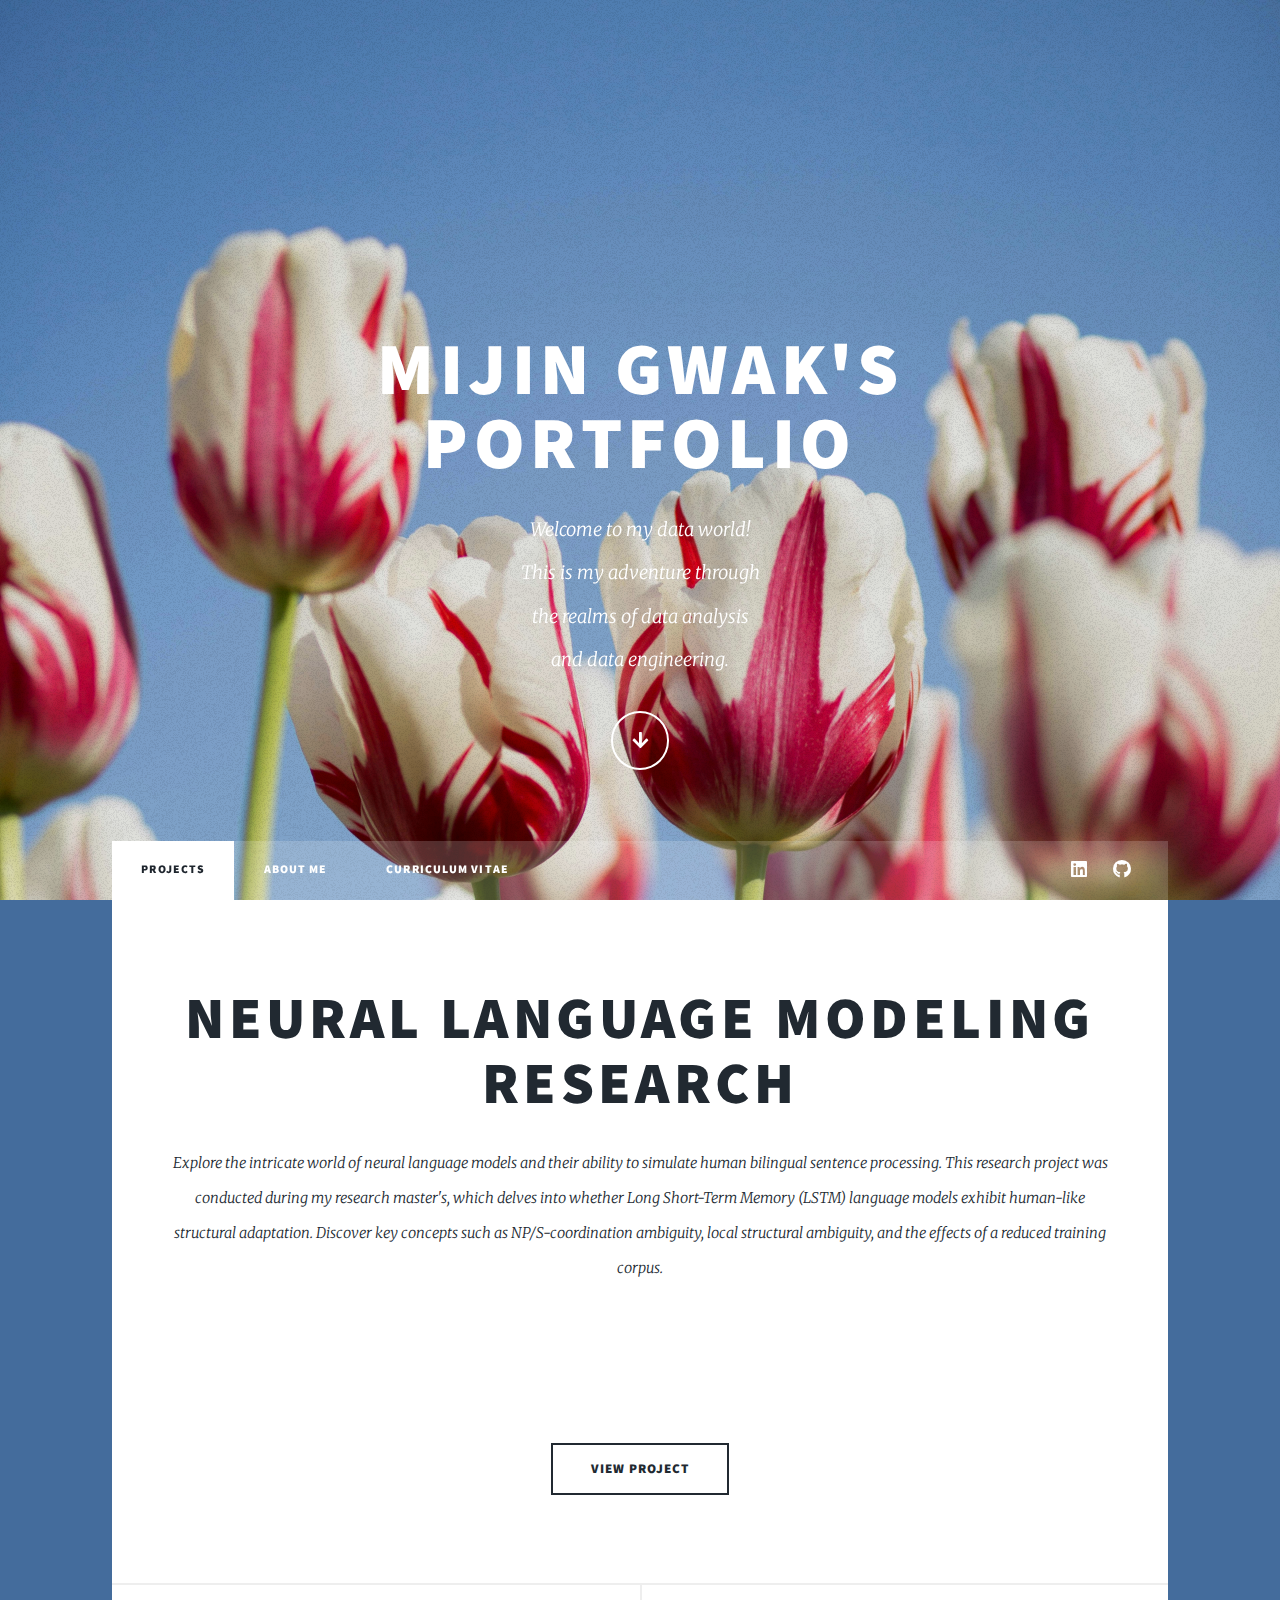
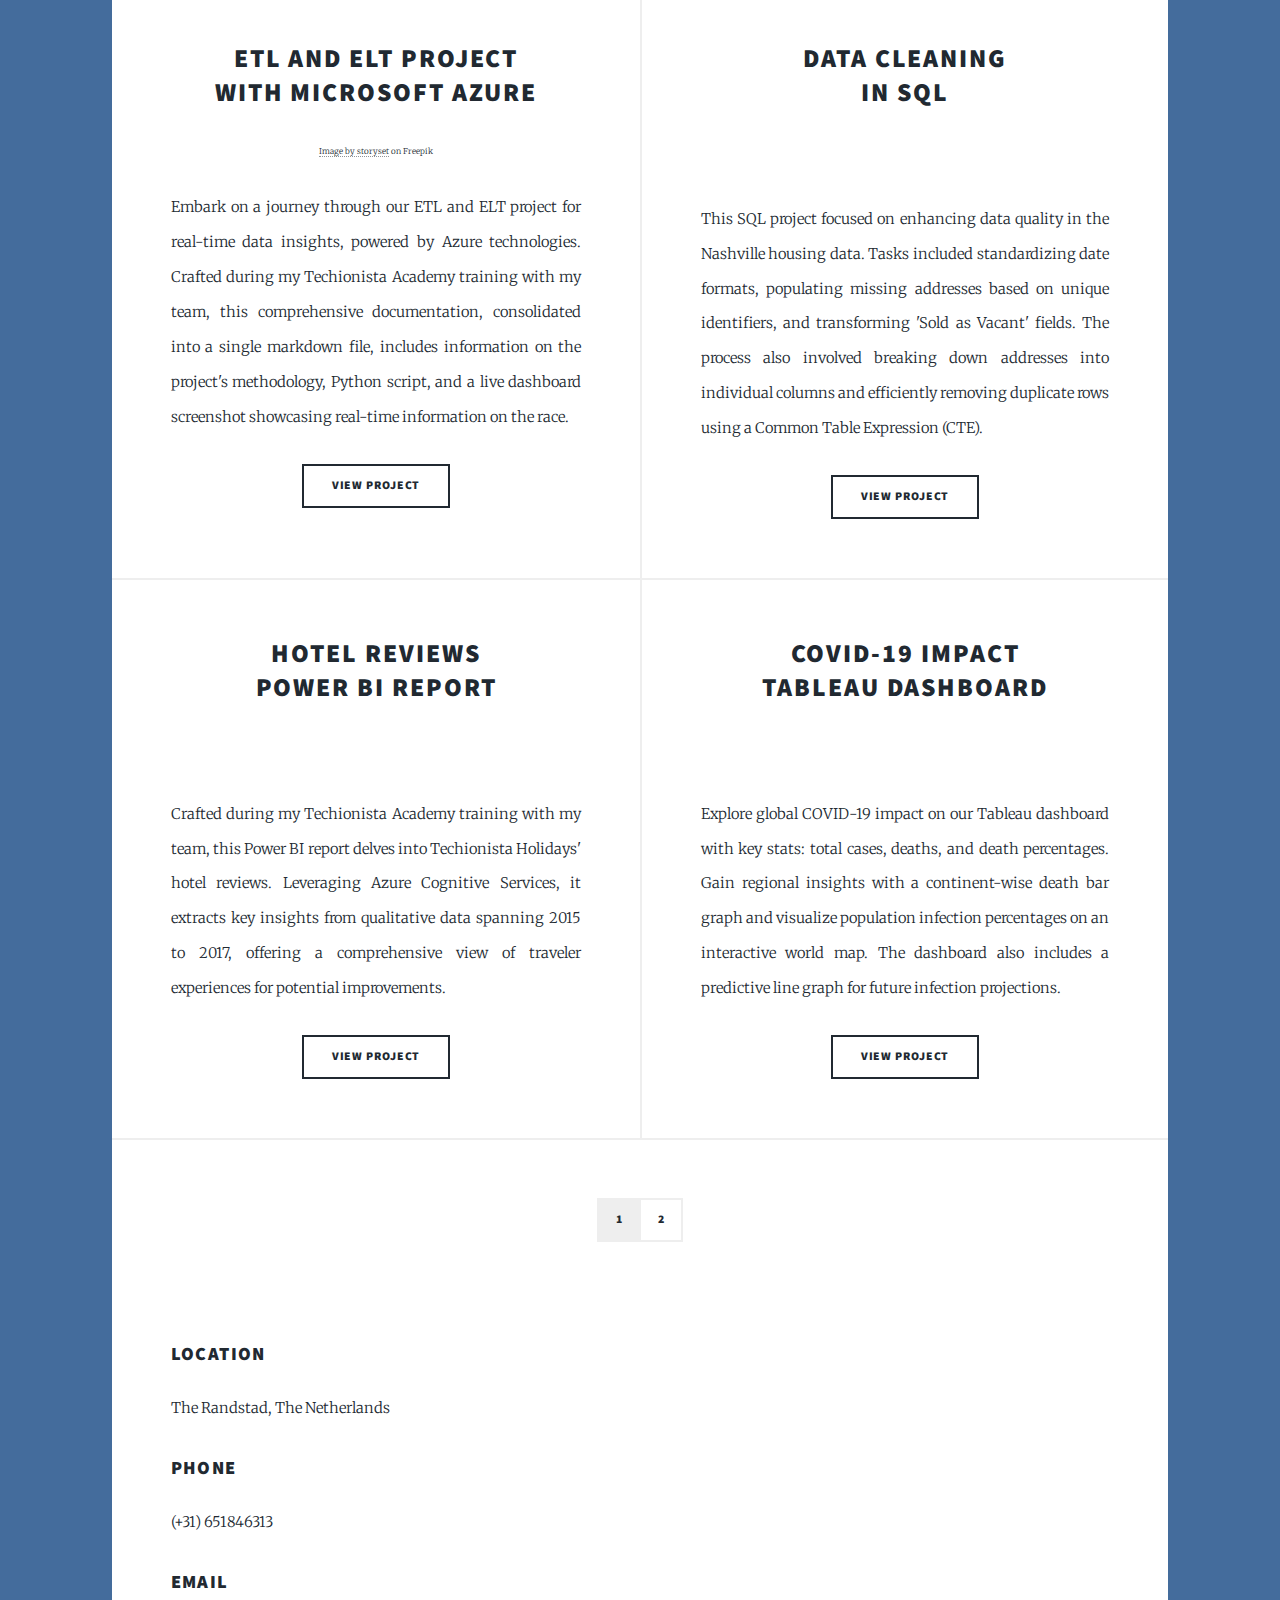
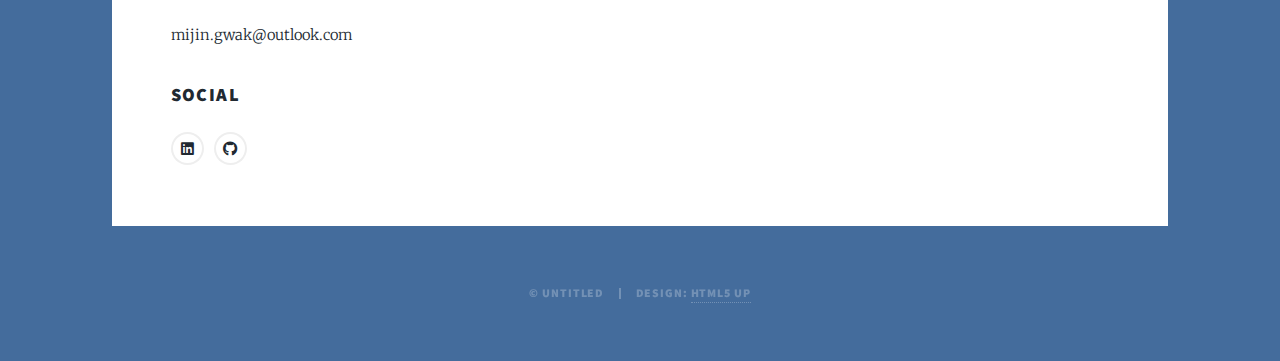
==== index.html @ ef3be7bc "Update index.html" ====
<!DOCTYPE HTML>
<!--
	Massively by HTML5 UP
	html5up.net | @ajlkn
	Free for personal and commercial use under the CCA 3.0 license (html5up.net/license)
-->
<html>
	<head>
		<title>Mijin Gwak's Portfolio</title>
		<meta charset="utf-8" />
		<meta name="viewport" content="width=device-width, initial-scale=1, user-scalable=no" />
		<link rel="stylesheet" href="assets/css/main.css" />
		<noscript><link rel="stylesheet" href="assets/css/noscript.css" /></noscript>
	</head>
	<body class="is-preload">

		<!-- Wrapper -->
			<div id="wrapper" class="fade-in">

				<!-- Intro -->
					<div id="intro">
						<h1>Mijin Gwak's<br /> Portfolio</h1>
						<p>Welcome to my data world!<br />
						This is my adventure through <br />the realms of data analysis <br />and data engineering.</p>
						<ul class="actions">
							<li><a href="#header" class="button icon solid solo fa-arrow-down scrolly">Continue</a></li>
						</ul>
					</div>

				<!-- Header -->
				<header id="header">
					<a href="index.html"></a>
				</header>

				<!-- Nav -->
					<nav id="nav">
						<ul class="links">
							<li class="active"><a href="index.html">Projects</a></li>
							<li><a href="generic.html">About Me</a></li>
							<li><a href="elements.html">Curriculum Vitae</a></li>
						</ul>
						<ul class="icons">
							<li><a href="https://www.linkedin.com/in/mijin-gwak/" target="_blank" class="icon brands alt fa-linkedin"><span class="label">linkedin</span></a></li>
							<li><a href="https://github.com/mijin-gwak" target="_blank" class="icon brands fa-github"><span class="label">GitHub</span></a></li>
						</ul>
					</nav>

				<!-- Main -->
					<div id="main">

						<!-- Featured Post -->
						<article id="neural-language-research" class="post featured">
							<header class="major">
								<h2>Neural Language Modeling Research</h2>
								<p>
									Explore the intricate world of neural language models and their ability to simulate human bilingual sentence processing. This research project was conducted during my research master's, which delves into whether Long Short-Term Memory (LSTM) language models exhibit human-like structural adaptation. Discover key concepts such as NP/S-coordination ambiguity, local structural ambiguity, and the effects of a reduced training corpus.</p>
							</header>
							<img src="images/neural.jpg" alt="" style="max-width: 100%; height: auto;" />
							<p><br/></p>
							<ul class="actions special">
								<li><a href="https://github.com/mijin-gwak/PortfolioProjects/blob/main/Calculating-and-Plotting-Garden-Path-Effect.pdf" target="_blank" class="button large">View Project</a></li>
							</ul>
						</article>

						<!-- Posts -->
							<section class="posts">

								<article style="display: flex; flex-direction: column; align-items: center;">
									<header>
										<h2>ETL and ELT Project<br/>with Microsoft Azure</h2>
									</header>
									<img src="images/etl.jpg" alt="" style="width: 80%; height: auto;" />
									<p style="font-size: 8px;  margin-top: 10px;"><a href="https://www.freepik.com/free-vector/data-processing-concept-illustration_12219361.htm#query=data%20pipeline&position=6&from_view=search&track=ais&uuid=5fc432f8-3fd3-4298-af2d-da958fc0a9d4">Image by storyset</a> on Freepik</p>

									<p>Embark on a journey through our ETL and ELT project for real-time data insights, powered by Azure technologies. Crafted during my Techionista Academy training with my team, this comprehensive documentation, consolidated into a single markdown file, includes information on the project's methodology, Python script, and a live dashboard screenshot showcasing real-time information on the race. </p>
									<ul class="actions special">
										<li><a href="https://github.com/mijin-gwak/PortfolioProjects/blob/main/ETL%20and%20ELT%20Project%20with%20Microsoft%20Azure.md" target="_blank" class="button">View Project</a></li>
									</ul>
								</article>

								<article>
									<header>
										<h2>Data Cleaning <br/>in SQL</h2>
									</header>
									<img src="images/cleaning.jpg" alt="" style="width: 80%; height: auto;" />
									<p><br/>This SQL project focused on enhancing data quality in the Nashville housing data. Tasks included standardizing date formats, populating missing addresses based on unique identifiers, and transforming 'Sold as Vacant' fields. The process also involved breaking down addresses into individual columns and efficiently removing duplicate rows using a Common Table Expression (CTE).</p>
									<ul class="actions special">
										<li><a href="https://github.com/mijin-gwak/PortfolioProjects/blob/main/Data%20Cleaning%20with%20SQL.sql" target="_blank" class="button">View Project</a></li>
									</ul>
								</article>

								<article>
									<header>
										<h2>Hotel Reviews <br/>Power BI Report</h2>
									</header>
									<img src="images/review.jpg" alt="" style="width: 80%; height: auto;" />
									<p><br/>Crafted during my Techionista Academy training with my team, this Power BI report delves into Techionista Holidays' hotel reviews. Leveraging Azure Cognitive Services, it extracts key insights from qualitative data spanning 2015 to 2017, offering a comprehensive view of traveler experiences for potential improvements.</p>
									<ul class="actions special">
										<li><a href="https://github.com/mijin-gwak/PortfolioProjects/blob/main/PowerBI%20Report%20-%20Techionista%20Holiday.pdf" target="_blank" class="button">View Project</a></li>
									</ul>
								</article>								

								<article>
									<header>
										<h2>COVID-19 Impact <br/>Tableau Dashboard</h2>
									</header>
									<img src="images/covidtableau.jpg" alt="" style="width: 80%; height: auto;" />
									<p><br/>Explore global COVID-19 impact on our Tableau dashboard with key stats: total cases, deaths, and death percentages. Gain regional insights with a continent-wise death bar graph and visualize population infection percentages on an interactive world map. The dashboard also includes a predictive line graph for future infection projections.</p>
									<ul class="actions special">
										<li><a href="https://public.tableau.com/app/profile/mijin.gwak/viz/CovidDashboard_17003072434440/Dashboard1" target="_blank" class="button">View Project</a></li>
									</ul>
								</article>

							</section>

						<!-- Footer -->
						<footer>
							<div class="pagination">
								<a href="#" class="page active">1</a>
								<a href="page-2.html" class="page">2</a>
							</div>

							<section class="split contact">
								<section class="alt">
									<br/><br/><h3 style="text-align: left;">Location</h3>
									<p>The Randstad, The Netherlands</p>
								</section>
								<section>
									<h3 style="text-align: left;">Phone</h3>
									<p>(+31) 651846313</p>
								</section>
								<section>
									<h3 style="text-align: left;">Email</h3>
									<p>mijin.gwak@outlook.com</p>
								</section>
								<section>
									<h3 style="text-align: left;">Social</h3>
									<ul style="text-align: left;" class="icons alt">
										<li><a href="https://www.linkedin.com/in/mijin-gwak/" target="_blank" class="icon brands alt fa-linkedin"><span class="label">linkedin</span></a></li>
										<li><a href="https://github.com/mijin-gwak" target="_blank" class="icon brands alt fa-github"><span class="label">GitHub</span></a></li>
									</ul>
						</footer>							
					</div>

				<!-- Copyright -->
					<div id="copyright">
						<ul><li>&copy; Untitled</li><li>Design: <a href="https://html5up.net">HTML5 UP</a></li></ul>
					</div>

			</div>

		<!-- Scripts -->
			<script src="assets/js/jquery.min.js"></script>
			<script src="assets/js/jquery.scrollex.min.js"></script>
			<script src="assets/js/jquery.scrolly.min.js"></script>
			<script src="assets/js/browser.min.js"></script>
			<script src="assets/js/breakpoints.min.js"></script>
			<script src="assets/js/util.js"></script>
			<script src="assets/js/main.js"></script>

	</body>
</html>
---- assets/css/main.css ----
@import url(fontawesome-all.min.css);
@import url("https://fonts.googleapis.com/css?family=Merriweather:300,700,300italic,700italic|Source+Sans+Pro:900");

/*
	Massively by HTML5 UP
	html5up.net | @ajlkn
	Free for personal and commercial use under the CCA 3.0 license (html5up.net/license)
*/

html, body, div, span, applet, object,
iframe, h1, h2, h3, h4, h5, h6, p, blockquote,
pre, a, abbr, acronym, address, big, cite,
code, del, dfn, em, img, ins, kbd, q, s, samp,
small, strike, strong, sub, sup, tt, var, b,
u, i, center, dl, dt, dd, ol, ul, li, fieldset,
form, label, legend, table, caption, tbody,
tfoot, thead, tr, th, td, article, aside,
canvas, details, embed, figure, figcaption,
footer, header, hgroup, menu, nav, output, ruby,
section, summary, time, mark, audio, video {
	margin: 0;
	padding: 0;
	border: 0;
	font-size: 100%;
	font: inherit;
	vertical-align: baseline;}

article, aside, details, figcaption, figure,
footer, header, hgroup, menu, nav, section {
	display: block;}

body {
	line-height: 1;
}

ol, ul {
	list-style: none;
}

blockquote, q {
	quotes: none;
}

	blockquote:before, blockquote:after, q:before, q:after {
		content: '';
		content: none;
	}

table {
	border-collapse: collapse;
	border-spacing: 0;
}

body {
	-webkit-text-size-adjust: none;
}

mark {
	background-color: transparent;
	color: inherit;
}

input::-moz-focus-inner {
	border: 0;
	padding: 0;
}

input, select, textarea {
	-moz-appearance: none;
	-webkit-appearance: none;
	-ms-appearance: none;
	appearance: none;
}

/* Basic */

	@-ms-viewport {
		width: device-width;
	}

	body {
		-ms-overflow-style: scrollbar;
	}

	@media screen and (max-width: 480px) {

		html, body {
			min-width: 320px;
		}

	}

	html {
		box-sizing: border-box;
	}

	*, *:before, *:after {
		box-sizing: inherit;
	}

	body {
		background-color: #446c9c;
	}

		body.is-preload *, body.is-preload *:before, body.is-preload *:after {
			-moz-animation: none !important;
			-webkit-animation: none !important;
			-ms-animation: none !important;
			animation: none !important;
			-moz-transition: none !important;
			-webkit-transition: none !important;
			-ms-transition: none !important;
			transition: none !important;
		}

/* Type */

	html {
		font-size: 16pt;
	}

		@media screen and (max-width: 1680px) {

			html {
				font-size: 12pt;
			}

		}

		@media screen and (max-width: 1280px) {

			html {
				font-size: 11pt;
			}

		}

		@media screen and (max-width: 360px) {

			html {
				font-size: 10pt;
			}

		}

	body {
		color: #212931;
	}

	body, input, select, textarea {
		font-family: "Merriweather", Georgia, serif;
		font-weight: 300;
		font-size: 1rem;
		line-height: 2.375;
	}

	a {
		-moz-transition: color 0.2s ease-in-out, background-color 0.2s ease-in-out, border-color 0.2s ease-in-out, box-shadow 0.2s ease-in-out;
		-webkit-transition: color 0.2s ease-in-out, background-color 0.2s ease-in-out, border-color 0.2s ease-in-out, box-shadow 0.2s ease-in-out;
		-ms-transition: color 0.2s ease-in-out, background-color 0.2s ease-in-out, border-color 0.2s ease-in-out, box-shadow 0.2s ease-in-out;
		transition: color 0.2s ease-in-out, background-color 0.2s ease-in-out, border-color 0.2s ease-in-out, box-shadow 0.2s ease-in-out;
		border-bottom: dotted 1px;
		text-decoration: none;
	}

		a:hover {
			border-bottom-color: transparent;
		}

	strong, b {
		font-weight: 600;
	}

	em, i {
		font-style: italic;
	}

	p {
		text-align: justify;
		margin: 0 0 2rem 0;
	}

	h1, h2, h3, h4, h5, h6 {
		font-family: "Source Sans Pro", Helvetica, sans-serif;
		font-weight: 900;
		line-height: 1.5;
		letter-spacing: 0.075em;
		text-transform: uppercase;
		margin: 0 0 1rem 0;
	}

		h1 a, h2 a, h3 a, h4 a, h5 a, h6 a {
			border-bottom: 0;
			color: inherit;
			text-decoration: none;
		}

	h1 {
		font-size: 4rem;
		line-height: 1.1;
		margin: 0 0 2rem 0;
	}

	h2 {
		font-size: 1.75rem;
		line-height: 1.3;
		margin: 0 0 1.5rem 0;
	}

	h3 {
		font-size: 1.25rem;
		margin: 0 0 1.5rem 0;
	}

	h4 {
		font-size: 1rem;
	}

	h5 {
		font-size: 0.9rem;
	}

	h6 {
		font-size: 0.8rem;
	}

	sub {
		font-size: 0.8rem;
		position: relative;
		top: 0.5rem;
	}

	sup {
		font-size: 0.8rem;
		position: relative;
		top: -0.5rem;
	}

	blockquote {
		border-left: solid 4px;
		font-style: italic;
		margin: 0 0 2rem 0;
		padding: 0.5rem 0 0.5rem 2rem;
	}

	code {
		border: solid 2px;
		font-family: "Courier New", monospace;
		font-size: 0.9rem;
		margin: 0 0.25rem;
		padding: 0.25rem 0.65rem;
	}

	pre {
		-webkit-overflow-scrolling: touch;
		font-family: "Courier New", monospace;
		font-size: 0.9rem;
		margin: 0 0 2rem 0;
	}

		pre code {
			display: block;
			line-height: 1.75;
			padding: 1rem 1.5rem;
			overflow-x: auto;
		}

	hr {
		border: 0;
		border-bottom: solid 2px;
		margin: 3rem 0;
	}

		hr.major {
			margin: 5rem 0;
		}

	.align-left {
		text-align: left;
	}

	.align-center {
		text-align: center;
	}

	.align-right {
		text-align: right;
	}

	input, select, textarea {
		color: #212931;
	}

	a {
		color: #212931;
		border-bottom-color: rgba(33, 41, 49, 0.5);
	}

		a:hover {
			border-bottom-color: transparent;
			color: #4e7cb7 !important;
		}

	strong, b {
		color: #212931;
	}

	h1, h2, h3, h4, h5, h6 {
		color: #212931;
	}

	blockquote {
		border-left-color: #eeeeee;
	}

	code {
		background: rgba(220, 220, 220, 0.25);
		border-color: #eeeeee;
	}

	hr {
		border-bottom-color: #eeeeee;
	}

/* Row */

	.row {
		display: flex;
		flex-wrap: wrap;
		box-sizing: border-box;
		align-items: stretch;
	}

		.row > * {
			box-sizing: border-box;
		}

		.row.gtr-uniform > * > :last-child {
			margin-bottom: 0;
		}

		.row.aln-left {
			justify-content: flex-start;
		}

		.row.aln-center {
			justify-content: center;
		}

		.row.aln-right {
			justify-content: flex-end;
		}

		.row.aln-top {
			align-items: flex-start;
		}

		.row.aln-middle {
			align-items: center;
		}

		.row.aln-bottom {
			align-items: flex-end;
		}

		.row > .imp {
			order: -1;
		}

		.row > .col-1 {
			width: 8.33333%;
		}

		.row > .off-1 {
			margin-left: 8.33333%;
		}

		.row > .col-2 {
			width: 16.66667%;
		}

		.row > .off-2 {
			margin-left: 16.66667%;
		}

		.row > .col-3 {
			width: 25%;
		}

		.row > .off-3 {
			margin-left: 25%;
		}

		.row > .col-4 {
			width: 33.33333%;
		}

		.row > .off-4 {
			margin-left: 33.33333%;
		}

		.row > .col-5 {
			width: 41.66667%;
		}

		.row > .off-5 {
			margin-left: 41.66667%;
		}

		.row > .col-6 {
			width: 50%;
		}

		.row > .off-6 {
			margin-left: 50%;
		}

		.row > .col-7 {
			width: 58.33333%;
		}

		.row > .off-7 {
			margin-left: 58.33333%;
		}

		.row > .col-8 {
			width: 66.66667%;
		}

		.row > .off-8 {
			margin-left: 66.66667%;
		}

		.row > .col-9 {
			width: 75%;
		}

		.row > .off-9 {
			margin-left: 75%;
		}

		.row > .col-10 {
			width: 83.33333%;
		}

		.row > .off-10 {
			margin-left: 83.33333%;
		}

		.row > .col-11 {
			width: 91.66667%;
		}

		.row > .off-11 {
			margin-left: 91.66667%;
		}

		.row > .col-12 {
			width: 100%;
		}

		.row > .off-12 {
			margin-left: 100%;
		}

		.row.gtr-0 {
			margin-top: 0;
			margin-left: 0rem;
		}

			.row.gtr-0 > * {
				padding: 0 0 0 0rem;
			}

			.row.gtr-0.gtr-uniform {
				margin-top: 0rem;
			}

				.row.gtr-0.gtr-uniform > * {
					padding-top: 0rem;
				}

		.row.gtr-25 {
			margin-top: 0;
			margin-left: -0.375rem;
		}

			.row.gtr-25 > * {
				padding: 0 0 0 0.375rem;
			}

			.row.gtr-25.gtr-uniform {
				margin-top: -0.375rem;
			}

				.row.gtr-25.gtr-uniform > * {
					padding-top: 0.375rem;
				}

		.row.gtr-50 {
			margin-top: 0;
			margin-left: -0.75rem;
		}

			.row.gtr-50 > * {
				padding: 0 0 0 0.75rem;
			}

			.row.gtr-50.gtr-uniform {
				margin-top: -0.75rem;
			}

				.row.gtr-50.gtr-uniform > * {
					padding-top: 0.75rem;
				}

		.row {
			margin-top: 0;
			margin-left: -1.5rem;
		}

			.row > * {
				padding: 0 0 0 1.5rem;
			}

			.row.gtr-uniform {
				margin-top: -1.5rem;
			}

				.row.gtr-uniform > * {
					padding-top: 1.5rem;
				}

		.row.gtr-150 {
			margin-top: 0;
			margin-left: -2.25rem;
		}

			.row.gtr-150 > * {
				padding: 0 0 0 2.25rem;
			}

			.row.gtr-150.gtr-uniform {
				margin-top: -2.25rem;
			}

				.row.gtr-150.gtr-uniform > * {
					padding-top: 2.25rem;
				}

		.row.gtr-200 {
			margin-top: 0;
			margin-left: -3rem;
		}

			.row.gtr-200 > * {
				padding: 0 0 0 3rem;
			}

			.row.gtr-200.gtr-uniform {
				margin-top: -3rem;
			}

				.row.gtr-200.gtr-uniform > * {
					padding-top: 3rem;
				}

		@media screen and (max-width: 1680px) {

			.row {
				display: flex;
				flex-wrap: wrap;
				box-sizing: border-box;
				align-items: stretch;
			}

				.row > * {
					box-sizing: border-box;
				}

				.row.gtr-uniform > * > :last-child {
					margin-bottom: 0;
				}

				.row.aln-left {
					justify-content: flex-start;
				}

				.row.aln-center {
					justify-content: center;
				}

				.row.aln-right {
					justify-content: flex-end;
				}

				.row.aln-top {
					align-items: flex-start;
				}

				.row.aln-middle {
					align-items: center;
				}

				.row.aln-bottom {
					align-items: flex-end;
				}

				.row > .imp-xlarge {
					order: -1;
				}

				.row > .col-1-xlarge {
					width: 8.33333%;
				}

				.row > .off-1-xlarge {
					margin-left: 8.33333%;
				}

				.row > .col-2-xlarge {
					width: 16.66667%;
				}

				.row > .off-2-xlarge {
					margin-left: 16.66667%;
				}

				.row > .col-3-xlarge {
					width: 25%;
				}

				.row > .off-3-xlarge {
					margin-left: 25%;
				}

				.row > .col-4-xlarge {
					width: 33.33333%;
				}

				.row > .off-4-xlarge {
					margin-left: 33.33333%;
				}

				.row > .col-5-xlarge {
					width: 41.66667%;
				}

				.row > .off-5-xlarge {
					margin-left: 41.66667%;
				}

				.row > .col-6-xlarge {
					width: 50%;
				}

				.row > .off-6-xlarge {
					margin-left: 50%;
				}

				.row > .col-7-xlarge {
					width: 58.33333%;
				}

				.row > .off-7-xlarge {
					margin-left: 58.33333%;
				}

				.row > .col-8-xlarge {
					width: 66.66667%;
				}

				.row > .off-8-xlarge {
					margin-left: 66.66667%;
				}

				.row > .col-9-xlarge {
					width: 75%;
				}

				.row > .off-9-xlarge {
					margin-left: 75%;
				}

				.row > .col-10-xlarge {
					width: 83.33333%;
				}

				.row > .off-10-xlarge {
					margin-left: 83.33333%;
				}

				.row > .col-11-xlarge {
					width: 91.66667%;
				}

				.row > .off-11-xlarge {
					margin-left: 91.66667%;
				}

				.row > .col-12-xlarge {
					width: 100%;
				}

				.row > .off-12-xlarge {
					margin-left: 100%;
				}

				.row.gtr-0 {
					margin-top: 0;
					margin-left: 0rem;
				}

					.row.gtr-0 > * {
						padding: 0 0 0 0rem;
					}

					.row.gtr-0.gtr-uniform {
						margin-top: 0rem;
					}

						.row.gtr-0.gtr-uniform > * {
							padding-top: 0rem;
						}

				.row.gtr-25 {
					margin-top: 0;
					margin-left: -0.375rem;
				}

					.row.gtr-25 > * {
						padding: 0 0 0 0.375rem;
					}

					.row.gtr-25.gtr-uniform {
						margin-top: -0.375rem;
					}

						.row.gtr-25.gtr-uniform > * {
							padding-top: 0.375rem;
						}

				.row.gtr-50 {
					margin-top: 0;
					margin-left: -0.75rem;
				}

					.row.gtr-50 > * {
						padding: 0 0 0 0.75rem;
					}

					.row.gtr-50.gtr-uniform {
						margin-top: -0.75rem;
					}

						.row.gtr-50.gtr-uniform > * {
							padding-top: 0.75rem;
						}

				.row {
					margin-top: 0;
					margin-left: -1.5rem;
				}

					.row > * {
						padding: 0 0 0 1.5rem;
					}

					.row.gtr-uniform {
						margin-top: -1.5rem;
					}

						.row.gtr-uniform > * {
							padding-top: 1.5rem;
						}

				.row.gtr-150 {
					margin-top: 0;
					margin-left: -2.25rem;
				}

					.row.gtr-150 > * {
						padding: 0 0 0 2.25rem;
					}

					.row.gtr-150.gtr-uniform {
						margin-top: -2.25rem;
					}

						.row.gtr-150.gtr-uniform > * {
							padding-top: 2.25rem;
						}

				.row.gtr-200 {
					margin-top: 0;
					margin-left: -3rem;
				}

					.row.gtr-200 > * {
						padding: 0 0 0 3rem;
					}

					.row.gtr-200.gtr-uniform {
						margin-top: -3rem;
					}

						.row.gtr-200.gtr-uniform > * {
							padding-top: 3rem;
						}

		}

		@media screen and (max-width: 1280px) {

			.row {
				display: flex;
				flex-wrap: wrap;
				box-sizing: border-box;
				align-items: stretch;
			}

				.row > * {
					box-sizing: border-box;
				}

				.row.gtr-uniform > * > :last-child {
					margin-bottom: 0;
				}

				.row.aln-left {
					justify-content: flex-start;
				}

				.row.aln-center {
					justify-content: center;
				}

				.row.aln-right {
					justify-content: flex-end;
				}

				.row.aln-top {
					align-items: flex-start;
				}

				.row.aln-middle {
					align-items: center;
				}

				.row.aln-bottom {
					align-items: flex-end;
				}

				.row > .imp-large {
					order: -1;
				}

				.row > .col-1-large {
					width: 8.33333%;
				}

				.row > .off-1-large {
					margin-left: 8.33333%;
				}

				.row > .col-2-large {
					width: 16.66667%;
				}

				.row > .off-2-large {
					margin-left: 16.66667%;
				}

				.row > .col-3-large {
					width: 25%;
				}

				.row > .off-3-large {
					margin-left: 25%;
				}

				.row > .col-4-large {
					width: 33.33333%;
				}

				.row > .off-4-large {
					margin-left: 33.33333%;
				}

				.row > .col-5-large {
					width: 41.66667%;
				}

				.row > .off-5-large {
					margin-left: 41.66667%;
				}

				.row > .col-6-large {
					width: 50%;
				}

				.row > .off-6-large {
					margin-left: 50%;
				}

				.row > .col-7-large {
					width: 58.33333%;
				}

				.row > .off-7-large {
					margin-left: 58.33333%;
				}

				.row > .col-8-large {
					width: 66.66667%;
				}

				.row > .off-8-large {
					margin-left: 66.66667%;
				}

				.row > .col-9-large {
					width: 75%;
				}

				.row > .off-9-large {
					margin-left: 75%;
				}

				.row > .col-10-large {
					width: 83.33333%;
				}

				.row > .off-10-large {
					margin-left: 83.33333%;
				}

				.row > .col-11-large {
					width: 91.66667%;
				}

				.row > .off-11-large {
					margin-left: 91.66667%;
				}

				.row > .col-12-large {
					width: 100%;
				}

				.row > .off-12-large {
					margin-left: 100%;
				}

				.row.gtr-0 {
					margin-top: 0;
					margin-left: 0rem;
				}

					.row.gtr-0 > * {
						padding: 0 0 0 0rem;
					}

					.row.gtr-0.gtr-uniform {
						margin-top: 0rem;
					}

						.row.gtr-0.gtr-uniform > * {
							padding-top: 0rem;
						}

				.row.gtr-25 {
					margin-top: 0;
					margin-left: -0.375rem;
				}

					.row.gtr-25 > * {
						padding: 0 0 0 0.375rem;
					}

					.row.gtr-25.gtr-uniform {
						margin-top: -0.375rem;
					}

						.row.gtr-25.gtr-uniform > * {
							padding-top: 0.375rem;
						}

				.row.gtr-50 {
					margin-top: 0;
					margin-left: -0.75rem;
				}

					.row.gtr-50 > * {
						padding: 0 0 0 0.75rem;
					}

					.row.gtr-50.gtr-uniform {
						margin-top: -0.75rem;
					}

						.row.gtr-50.gtr-uniform > * {
							padding-top: 0.75rem;
						}

				.row {
					margin-top: 0;
					margin-left: -1.5rem;
				}

					.row > * {
						padding: 0 0 0 1.5rem;
					}

					.row.gtr-uniform {
						margin-top: -1.5rem;
					}

						.row.gtr-uniform > * {
							padding-top: 1.5rem;
						}

				.row.gtr-150 {
					margin-top: 0;
					margin-left: -2.25rem;
				}

					.row.gtr-150 > * {
						padding: 0 0 0 2.25rem;
					}

					.row.gtr-150.gtr-uniform {
						margin-top: -2.25rem;
					}

						.row.gtr-150.gtr-uniform > * {
							padding-top: 2.25rem;
						}

				.row.gtr-200 {
					margin-top: 0;
					margin-left: -3rem;
				}

					.row.gtr-200 > * {
						padding: 0 0 0 3rem;
					}

					.row.gtr-200.gtr-uniform {
						margin-top: -3rem;
					}

						.row.gtr-200.gtr-uniform > * {
							padding-top: 3rem;
						}

		}

		@media screen and (max-width: 980px) {

			.row {
				display: flex;
				flex-wrap: wrap;
				box-sizing: border-box;
				align-items: stretch;
			}

				.row > * {
					box-sizing: border-box;
				}

				.row.gtr-uniform > * > :last-child {
					margin-bottom: 0;
				}

				.row.aln-left {
					justify-content: flex-start;
				}

				.row.aln-center {
					justify-content: center;
				}

				.row.aln-right {
					justify-content: flex-end;
				}

				.row.aln-top {
					align-items: flex-start;
				}

				.row.aln-middle {
					align-items: center;
				}

				.row.aln-bottom {
					align-items: flex-end;
				}

				.row > .imp-medium {
					order: -1;
				}

				.row > .col-1-medium {
					width: 8.33333%;
				}

				.row > .off-1-medium {
					margin-left: 8.33333%;
				}

				.row > .col-2-medium {
					width: 16.66667%;
				}

				.row > .off-2-medium {
					margin-left: 16.66667%;
				}

				.row > .col-3-medium {
					width: 25%;
				}

				.row > .off-3-medium {
					margin-left: 25%;
				}

				.row > .col-4-medium {
					width: 33.33333%;
				}

				.row > .off-4-medium {
					margin-left: 33.33333%;
				}

				.row > .col-5-medium {
					width: 41.66667%;
				}

				.row > .off-5-medium {
					margin-left: 41.66667%;
				}

				.row > .col-6-medium {
					width: 50%;
				}

				.row > .off-6-medium {
					margin-left: 50%;
				}

				.row > .col-7-medium {
					width: 58.33333%;
				}

				.row > .off-7-medium {
					margin-left: 58.33333%;
				}

				.row > .col-8-medium {
					width: 66.66667%;
				}

				.row > .off-8-medium {
					margin-left: 66.66667%;
				}

				.row > .col-9-medium {
					width: 75%;
				}

				.row > .off-9-medium {
					margin-left: 75%;
				}

				.row > .col-10-medium {
					width: 83.33333%;
				}

				.row > .off-10-medium {
					margin-left: 83.33333%;
				}

				.row > .col-11-medium {
					width: 91.66667%;
				}

				.row > .off-11-medium {
					margin-left: 91.66667%;
				}

				.row > .col-12-medium {
					width: 100%;
				}

				.row > .off-12-medium {
					margin-left: 100%;
				}

				.row.gtr-0 {
					margin-top: 0;
					margin-left: 0rem;
				}

					.row.gtr-0 > * {
						padding: 0 0 0 0rem;
					}

					.row.gtr-0.gtr-uniform {
						margin-top: 0rem;
					}

						.row.gtr-0.gtr-uniform > * {
							padding-top: 0rem;
						}

				.row.gtr-25 {
					margin-top: 0;
					margin-left: -0.375rem;
				}

					.row.gtr-25 > * {
						padding: 0 0 0 0.375rem;
					}

					.row.gtr-25.gtr-uniform {
						margin-top: -0.375rem;
					}

						.row.gtr-25.gtr-uniform > * {
							padding-top: 0.375rem;
						}

				.row.gtr-50 {
					margin-top: 0;
					margin-left: -0.75rem;
				}

					.row.gtr-50 > * {
						padding: 0 0 0 0.75rem;
					}

					.row.gtr-50.gtr-uniform {
						margin-top: -0.75rem;
					}

						.row.gtr-50.gtr-uniform > * {
							padding-top: 0.75rem;
						}

				.row {
					margin-top: 0;
					margin-left: -1.5rem;
				}

					.row > * {
						padding: 0 0 0 1.5rem;
					}

					.row.gtr-uniform {
						margin-top: -1.5rem;
					}

						.row.gtr-uniform > * {
							padding-top: 1.5rem;
						}

				.row.gtr-150 {
					margin-top: 0;
					margin-left: -2.25rem;
				}

					.row.gtr-150 > * {
						padding: 0 0 0 2.25rem;
					}

					.row.gtr-150.gtr-uniform {
						margin-top: -2.25rem;
					}

						.row.gtr-150.gtr-uniform > * {
							padding-top: 2.25rem;
						}

				.row.gtr-200 {
					margin-top: 0;
					margin-left: -3rem;
				}

					.row.gtr-200 > * {
						padding: 0 0 0 3rem;
					}

					.row.gtr-200.gtr-uniform {
						margin-top: -3rem;
					}

						.row.gtr-200.gtr-uniform > * {
							padding-top: 3rem;
						}

		}

		@media screen and (max-width: 736px) {

			.row {
				display: flex;
				flex-wrap: wrap;
				box-sizing: border-box;
				align-items: stretch;
			}

				.row > * {
					box-sizing: border-box;
				}

				.row.gtr-uniform > * > :last-child {
					margin-bottom: 0;
				}

				.row.aln-left {
					justify-content: flex-start;
				}

				.row.aln-center {
					justify-content: center;
				}

				.row.aln-right {
					justify-content: flex-end;
				}

				.row.aln-top {
					align-items: flex-start;
				}

				.row.aln-middle {
					align-items: center;
				}

				.row.aln-bottom {
					align-items: flex-end;
				}

				.row > .imp-small {
					order: -1;
				}

				.row > .col-1-small {
					width: 8.33333%;
				}

				.row > .off-1-small {
					margin-left: 8.33333%;
				}

				.row > .col-2-small {
					width: 16.66667%;
				}

				.row > .off-2-small {
					margin-left: 16.66667%;
				}

				.row > .col-3-small {
					width: 25%;
				}

				.row > .off-3-small {
					margin-left: 25%;
				}

				.row > .col-4-small {
					width: 33.33333%;
				}

				.row > .off-4-small {
					margin-left: 33.33333%;
				}

				.row > .col-5-small {
					width: 41.66667%;
				}

				.row > .off-5-small {
					margin-left: 41.66667%;
				}

				.row > .col-6-small {
					width: 50%;
				}

				.row > .off-6-small {
					margin-left: 50%;
				}

				.row > .col-7-small {
					width: 58.33333%;
				}

				.row > .off-7-small {
					margin-left: 58.33333%;
				}

				.row > .col-8-small {
					width: 66.66667%;
				}

				.row > .off-8-small {
					margin-left: 66.66667%;
				}

				.row > .col-9-small {
					width: 75%;
				}

				.row > .off-9-small {
					margin-left: 75%;
				}

				.row > .col-10-small {
					width: 83.33333%;
				}

				.row > .off-10-small {
					margin-left: 83.33333%;
				}

				.row > .col-11-small {
					width: 91.66667%;
				}

				.row > .off-11-small {
					margin-left: 91.66667%;
				}

				.row > .col-12-small {
					width: 100%;
				}

				.row > .off-12-small {
					margin-left: 100%;
				}

				.row.gtr-0 {
					margin-top: 0;
					margin-left: 0rem;
				}

					.row.gtr-0 > * {
						padding: 0 0 0 0rem;
					}

					.row.gtr-0.gtr-uniform {
						margin-top: 0rem;
					}

						.row.gtr-0.gtr-uniform > * {
							padding-top: 0rem;
						}

				.row.gtr-25 {
					margin-top: 0;
					margin-left: -0.375rem;
				}

					.row.gtr-25 > * {
						padding: 0 0 0 0.375rem;
					}

					.row.gtr-25.gtr-uniform {
						margin-top: -0.375rem;
					}

						.row.gtr-25.gtr-uniform > * {
							padding-top: 0.375rem;
						}

				.row.gtr-50 {
					margin-top: 0;
					margin-left: -0.75rem;
				}

					.row.gtr-50 > * {
						padding: 0 0 0 0.75rem;
					}

					.row.gtr-50.gtr-uniform {
						margin-top: -0.75rem;
					}

						.row.gtr-50.gtr-uniform > * {
							padding-top: 0.75rem;
						}

				.row {
					margin-top: 0;
					margin-left: -1.5rem;
				}

					.row > * {
						padding: 0 0 0 1.5rem;
					}

					.row.gtr-uniform {
						margin-top: -1.5rem;
					}

						.row.gtr-uniform > * {
							padding-top: 1.5rem;
						}

				.row.gtr-150 {
					margin-top: 0;
					margin-left: -2.25rem;
				}

					.row.gtr-150 > * {
						padding: 0 0 0 2.25rem;
					}

					.row.gtr-150.gtr-uniform {
						margin-top: -2.25rem;
					}

						.row.gtr-150.gtr-uniform > * {
							padding-top: 2.25rem;
						}

				.row.gtr-200 {
					margin-top: 0;
					margin-left: -3rem;
				}

					.row.gtr-200 > * {
						padding: 0 0 0 3rem;
					}

					.row.gtr-200.gtr-uniform {
						margin-top: -3rem;
					}

						.row.gtr-200.gtr-uniform > * {
							padding-top: 3rem;
						}

		}

		@media screen and (max-width: 480px) {

			.row {
				display: flex;
				flex-wrap: wrap;
				box-sizing: border-box;
				align-items: stretch;
			}

				.row > * {
					box-sizing: border-box;
				}

				.row.gtr-uniform > * > :last-child {
					margin-bottom: 0;
				}

				.row.aln-left {
					justify-content: flex-start;
				}

				.row.aln-center {
					justify-content: center;
				}

				.row.aln-right {
					justify-content: flex-end;
				}

				.row.aln-top {
					align-items: flex-start;
				}

				.row.aln-middle {
					align-items: center;
				}

				.row.aln-bottom {
					align-items: flex-end;
				}

				.row > .imp-xsmall {
					order: -1;
				}

				.row > .col-1-xsmall {
					width: 8.33333%;
				}

				.row > .off-1-xsmall {
					margin-left: 8.33333%;
				}

				.row > .col-2-xsmall {
					width: 16.66667%;
				}

				.row > .off-2-xsmall {
					margin-left: 16.66667%;
				}

				.row > .col-3-xsmall {
					width: 25%;
				}

				.row > .off-3-xsmall {
					margin-left: 25%;
				}

				.row > .col-4-xsmall {
					width: 33.33333%;
				}

				.row > .off-4-xsmall {
					margin-left: 33.33333%;
				}

				.row > .col-5-xsmall {
					width: 41.66667%;
				}

				.row > .off-5-xsmall {
					margin-left: 41.66667%;
				}

				.row > .col-6-xsmall {
					width: 50%;
				}

				.row > .off-6-xsmall {
					margin-left: 50%;
				}

				.row > .col-7-xsmall {
					width: 58.33333%;
				}

				.row > .off-7-xsmall {
					margin-left: 58.33333%;
				}

				.row > .col-8-xsmall {
					width: 66.66667%;
				}

				.row > .off-8-xsmall {
					margin-left: 66.66667%;
				}

				.row > .col-9-xsmall {
					width: 75%;
				}

				.row > .off-9-xsmall {
					margin-left: 75%;
				}

				.row > .col-10-xsmall {
					width: 83.33333%;
				}

				.row > .off-10-xsmall {
					margin-left: 83.33333%;
				}

				.row > .col-11-xsmall {
					width: 91.66667%;
				}

				.row > .off-11-xsmall {
					margin-left: 91.66667%;
				}

				.row > .col-12-xsmall {
					width: 100%;
				}

				.row > .off-12-xsmall {
					margin-left: 100%;
				}

				.row.gtr-0 {
					margin-top: 0;
					margin-left: 0rem;
				}

					.row.gtr-0 > * {
						padding: 0 0 0 0rem;
					}

					.row.gtr-0.gtr-uniform {
						margin-top: 0rem;
					}

						.row.gtr-0.gtr-uniform > * {
							padding-top: 0rem;
						}

				.row.gtr-25 {
					margin-top: 0;
					margin-left: -0.375rem;
				}

					.row.gtr-25 > * {
						padding: 0 0 0 0.375rem;
					}

					.row.gtr-25.gtr-uniform {
						margin-top: -0.375rem;
					}

						.row.gtr-25.gtr-uniform > * {
							padding-top: 0.375rem;
						}

				.row.gtr-50 {
					margin-top: 0;
					margin-left: -0.75rem;
				}

					.row.gtr-50 > * {
						padding: 0 0 0 0.75rem;
					}

					.row.gtr-50.gtr-uniform {
						margin-top: -0.75rem;
					}

						.row.gtr-50.gtr-uniform > * {
							padding-top: 0.75rem;
						}

				.row {
					margin-top: 0;
					margin-left: -1.5rem;
				}

					.row > * {
						padding: 0 0 0 1.5rem;
					}

					.row.gtr-uniform {
						margin-top: -1.5rem;
					}

						.row.gtr-uniform > * {
							padding-top: 1.5rem;
						}

				.row.gtr-150 {
					margin-top: 0;
					margin-left: -2.25rem;
				}

					.row.gtr-150 > * {
						padding: 0 0 0 2.25rem;
					}

					.row.gtr-150.gtr-uniform {
						margin-top: -2.25rem;
					}

						.row.gtr-150.gtr-uniform > * {
							padding-top: 2.25rem;
						}

				.row.gtr-200 {
					margin-top: 0;
					margin-left: -3rem;
				}

					.row.gtr-200 > * {
						padding: 0 0 0 3rem;
					}

					.row.gtr-200.gtr-uniform {
						margin-top: -3rem;
					}

						.row.gtr-200.gtr-uniform > * {
							padding-top: 3rem;
						}

		}

		@media screen and (max-width: 360px) {

			.row {
				display: flex;
				flex-wrap: wrap;
				box-sizing: border-box;
				align-items: stretch;
			}

				.row > * {
					box-sizing: border-box;
				}

				.row.gtr-uniform > * > :last-child {
					margin-bottom: 0;
				}

				.row.aln-left {
					justify-content: flex-start;
				}

				.row.aln-center {
					justify-content: center;
				}

				.row.aln-right {
					justify-content: flex-end;
				}

				.row.aln-top {
					align-items: flex-start;
				}

				.row.aln-middle {
					align-items: center;
				}

				.row.aln-bottom {
					align-items: flex-end;
				}

				.row > .imp-xxsmall {
					order: -1;
				}

				.row > .col-1-xxsmall {
					width: 8.33333%;
				}

				.row > .off-1-xxsmall {
					margin-left: 8.33333%;
				}

				.row > .col-2-xxsmall {
					width: 16.66667%;
				}

				.row > .off-2-xxsmall {
					margin-left: 16.66667%;
				}

				.row > .col-3-xxsmall {
					width: 25%;
				}

				.row > .off-3-xxsmall {
					margin-left: 25%;
				}

				.row > .col-4-xxsmall {
					width: 33.33333%;
				}

				.row > .off-4-xxsmall {
					margin-left: 33.33333%;
				}

				.row > .col-5-xxsmall {
					width: 41.66667%;
				}

				.row > .off-5-xxsmall {
					margin-left: 41.66667%;
				}

				.row > .col-6-xxsmall {
					width: 50%;
				}

				.row > .off-6-xxsmall {
					margin-left: 50%;
				}

				.row > .col-7-xxsmall {
					width: 58.33333%;
				}

				.row > .off-7-xxsmall {
					margin-left: 58.33333%;
				}

				.row > .col-8-xxsmall {
					width: 66.66667%;
				}

				.row > .off-8-xxsmall {
					margin-left: 66.66667%;
				}

				.row > .col-9-xxsmall {
					width: 75%;
				}

				.row > .off-9-xxsmall {
					margin-left: 75%;
				}

				.row > .col-10-xxsmall {
					width: 83.33333%;
				}

				.row > .off-10-xxsmall {
					margin-left: 83.33333%;
				}

				.row > .col-11-xxsmall {
					width: 91.66667%;
				}

				.row > .off-11-xxsmall {
					margin-left: 91.66667%;
				}

				.row > .col-12-xxsmall {
					width: 100%;
				}

				.row > .off-12-xxsmall {
					margin-left: 100%;
				}

				.row.gtr-0 {
					margin-top: 0;
					margin-left: 0rem;
				}

					.row.gtr-0 > * {
						padding: 0 0 0 0rem;
					}

					.row.gtr-0.gtr-uniform {
						margin-top: 0rem;
					}

						.row.gtr-0.gtr-uniform > * {
							padding-top: 0rem;
						}

				.row.gtr-25 {
					margin-top: 0;
					margin-left: -0.375rem;
				}

					.row.gtr-25 > * {
						padding: 0 0 0 0.375rem;
					}

					.row.gtr-25.gtr-uniform {
						margin-top: -0.375rem;
					}

						.row.gtr-25.gtr-uniform > * {
							padding-top: 0.375rem;
						}

				.row.gtr-50 {
					margin-top: 0;
					margin-left: -0.75rem;
				}

					.row.gtr-50 > * {
						padding: 0 0 0 0.75rem;
					}

					.row.gtr-50.gtr-uniform {
						margin-top: -0.75rem;
					}

						.row.gtr-50.gtr-uniform > * {
							padding-top: 0.75rem;
						}

				.row {
					margin-top: 0;
					margin-left: -1.5rem;
				}

					.row > * {
						padding: 0 0 0 1.5rem;
					}

					.row.gtr-uniform {
						margin-top: -1.5rem;
					}

						.row.gtr-uniform > * {
							padding-top: 1.5rem;
						}

				.row.gtr-150 {
					margin-top: 0;
					margin-left: -2.25rem;
				}

					.row.gtr-150 > * {
						padding: 0 0 0 2.25rem;
					}

					.row.gtr-150.gtr-uniform {
						margin-top: -2.25rem;
					}

						.row.gtr-150.gtr-uniform > * {
							padding-top: 2.25rem;
						}

				.row.gtr-200 {
					margin-top: 0;
					margin-left: -3rem;
				}

					.row.gtr-200 > * {
						padding: 0 0 0 3rem;
					}

					.row.gtr-200.gtr-uniform {
						margin-top: -3rem;
					}

						.row.gtr-200.gtr-uniform > * {
							padding-top: 3rem;
						}

		}

/* Box */

	.box {
		border: solid 2px;
		margin-bottom: 2rem;
		padding: 1.5rem;
	}

		.box > :last-child,
		.box > :last-child > :last-child,
		.box > :last-child > :last-child > :last-child {
			margin-bottom: 0;
		}

		.box.alt {
			border: 0;
			border-radius: 0;
			padding: 0;
		}

	.box {
		border-color: #eeeeee;
	}

/* Button */

	input[type="submit"],
	input[type="reset"],
	input[type="button"],
	button,
	.button {
		-moz-appearance: none;
		-webkit-appearance: none;
		-ms-appearance: none;
		appearance: none;
		-moz-transition: background-color 0.2s ease-in-out, box-shadow 0.2s ease-in-out, color 0.2s ease-in-out;
		-webkit-transition: background-color 0.2s ease-in-out, box-shadow 0.2s ease-in-out, color 0.2s ease-in-out;
		-ms-transition: background-color 0.2s ease-in-out, box-shadow 0.2s ease-in-out, color 0.2s ease-in-out;
		transition: background-color 0.2s ease-in-out, box-shadow 0.2s ease-in-out, color 0.2s ease-in-out;
		border: 0;
		border-radius: 0;
		cursor: pointer;
		display: inline-block;
		font-family: "Source Sans Pro", Helvetica, sans-serif;
		font-size: 0.8rem;
		font-weight: 900;
		letter-spacing: 0.075em;
		height: 3rem;
		line-height: 3rem;
		padding: 0 2rem;
		text-align: center;
		text-decoration: none;
		text-transform: uppercase;
		white-space: nowrap;
	}

		input[type="submit"].icon:before,
		input[type="reset"].icon:before,
		input[type="button"].icon:before,
		button.icon:before,
		.button.icon:before {
			margin-right: 0.5rem;
		}

		input[type="submit"].icon.solo,
		input[type="reset"].icon.solo,
		input[type="button"].icon.solo,
		button.icon.solo,
		.button.icon.solo {
			position: relative;
			width: 4rem;
			height: 4rem;
			line-height: 4rem;
			border-radius: 4rem;
			text-indent: 4rem;
			overflow: hidden;
			padding: 0;
			white-space: nowrap;
		}

			input[type="submit"].icon.solo:before,
			input[type="reset"].icon.solo:before,
			input[type="button"].icon.solo:before,
			button.icon.solo:before,
			.button.icon.solo:before {
				position: absolute;
				display: block;
				top: 0;
				left: 0;
				width: inherit;
				height: inherit;
				line-height: inherit;
				font-size: 1.25rem;
				margin-right: 0;
				text-align: center;
				text-indent: 0;
			}

		input[type="submit"].fit,
		input[type="reset"].fit,
		input[type="button"].fit,
		button.fit,
		.button.fit {
			width: 100%;
		}

		input[type="submit"].small,
		input[type="reset"].small,
		input[type="button"].small,
		button.small,
		.button.small {
			font-size: 0.7rem;
			height: 2.5rem;
			line-height: 2.5rem;
			padding: 0 1.5rem;
		}

		input[type="submit"].large,
		input[type="reset"].large,
		input[type="button"].large,
		button.large,
		.button.large {
			font-size: 0.9rem;
			height: 3.5rem;
			line-height: 3.5rem;
			padding: 0 2.75rem;
		}

		@media screen and (max-width: 980px) {

			input[type="submit"],
			input[type="reset"],
			input[type="button"],
			button,
			.button {
				font-size: 0.9rem;
				height: 3.25rem;
				line-height: 3.25rem;
			}

				input[type="submit"].large,
				input[type="reset"].large,
				input[type="button"].large,
				button.large,
				.button.large {
					font-size: 1rem;
					height: 3.75rem;
					line-height: 3.75rem;
				}

		}

		input[type="submit"].disabled, input[type="submit"]:disabled,
		input[type="reset"].disabled,
		input[type="reset"]:disabled,
		input[type="button"].disabled,
		input[type="button"]:disabled,
		button.disabled,
		button:disabled,
		.button.disabled,
		.button:disabled {
			pointer-events: none;
			opacity: 0.25;
		}

	input[type="submit"],
	input[type="reset"],
	input[type="button"],
	button,
	.button {
		background-color: transparent;
		box-shadow: inset 0 0 0 2px #212931;
		color: #212931 !important;
	}

		input[type="submit"]:hover,
		input[type="reset"]:hover,
		input[type="button"]:hover,
		button:hover,
		.button:hover {
			box-shadow: inset 0 0 0 2px #4e7cb7;
			color: #4e7cb7 !important;
		}

		input[type="submit"].primary,
		input[type="reset"].primary,
		input[type="button"].primary,
		button.primary,
		.button.primary {
			background-color: #212931;
			box-shadow: none;
			color: #ffffff !important;
		}

			input[type="submit"].primary:hover,
			input[type="reset"].primary:hover,
			input[type="button"].primary:hover,
			button.primary:hover,
			.button.primary:hover {
				background-color: #4e7cb7;
			}

/* Form */

	form {
		margin: 0 0 2rem 0;
	}

		form > :last-child {
			margin-bottom: 0;
		}

		form > .fields {
			display: -moz-flex;
			display: -webkit-flex;
			display: -ms-flex;
			display: flex;
			-moz-flex-wrap: wrap;
			-webkit-flex-wrap: wrap;
			-ms-flex-wrap: wrap;
			flex-wrap: wrap;
			width: calc(100% + 3rem);
			margin: -1.5rem 0 2rem -1.5rem;
		}

			form > .fields > .field {
				-moz-flex-grow: 0;
				-webkit-flex-grow: 0;
				-ms-flex-grow: 0;
				flex-grow: 0;
				-moz-flex-shrink: 0;
				-webkit-flex-shrink: 0;
				-ms-flex-shrink: 0;
				flex-shrink: 0;
				padding: 1.5rem 0 0 1.5rem;
				width: calc(100% - 1.5rem);
			}

				form > .fields > .field.half {
					width: calc(50% - 0.75rem);
				}

				form > .fields > .field.third {
					width: calc(100%/3 - 0.5rem);
				}

				form > .fields > .field.quarter {
					width: calc(25% - 0.375rem);
				}

		@media screen and (max-width: 480px) {

			form > .fields {
				width: calc(100% + 3rem);
				margin: -1.5rem 0 2rem -1.5rem;
			}

				form > .fields > .field {
					padding: 1.5rem 0 0 1.5rem;
					width: calc(100% - 1.5rem);
				}

					form > .fields > .field.half {
						width: calc(100% - 1.5rem);
					}

					form > .fields > .field.third {
						width: calc(100% - 1.5rem);
					}

					form > .fields > .field.quarter {
						width: calc(100% - 1.5rem);
					}

		}

	label {
		display: block;
		font-family: "Source Sans Pro", Helvetica, sans-serif;
		font-weight: 900;
		line-height: 1.5;
		letter-spacing: 0.075em;
		font-size: 0.8rem;
		text-transform: uppercase;
		margin: 0 0 0.75rem 0;
	}

		@media screen and (max-width: 980px) {

			label {
				font-size: 0.9rem;
			}

		}

	input[type="text"],
	input[type="password"],
	input[type="email"],
	select,
	textarea {
		-moz-appearance: none;
		-webkit-appearance: none;
		-ms-appearance: none;
		appearance: none;
		background: transparent;
		border-radius: 0;
		border: solid 2px;
		color: inherit;
		display: block;
		outline: 0;
		padding: 0 1rem;
		text-decoration: none;
		width: 100%;
	}

		input[type="text"]:invalid,
		input[type="password"]:invalid,
		input[type="email"]:invalid,
		select:invalid,
		textarea:invalid {
			box-shadow: none;
		}

	select {
		background-size: 1.25rem;
		background-repeat: no-repeat;
		background-position: calc(100% - 1rem) center;
		height: 3rem;
		padding-right: 3rem;
		text-overflow: ellipsis;
	}

		select:focus::-ms-value {
			background-color: transparent;
		}

		select::-ms-expand {
			display: none;
		}

	input[type="text"],
	input[type="password"],
	input[type="email"],
	select {
		height: 3rem;
	}

	textarea {
		padding: 0.75rem 1rem;
	}

	input[type="checkbox"],
	input[type="radio"] {
		-moz-appearance: none;
		-webkit-appearance: none;
		-ms-appearance: none;
		appearance: none;
		display: block;
		float: left;
		margin-right: -2rem;
		opacity: 0;
		width: 1rem;
		z-index: -1;
	}

		input[type="checkbox"] + label,
		input[type="radio"] + label {
			text-decoration: none;
			cursor: pointer;
			display: inline-block;
			font-size: 1rem;
			letter-spacing: 0;
			font-family: "Merriweather", Georgia, serif;
			text-transform: none;
			font-weight: 300;
			padding-left: 2.8rem;
			padding-right: 1rem;
			position: relative;
		}

			input[type="checkbox"] + label:before,
			input[type="radio"] + label:before {
				-moz-osx-font-smoothing: grayscale;
				-webkit-font-smoothing: antialiased;
				display: inline-block;
				font-style: normal;
				font-variant: normal;
				text-rendering: auto;
				line-height: 1;
				text-transform: none !important;
				font-family: 'Font Awesome 5 Free';
				font-weight: 900;
			}

			input[type="checkbox"] + label:before,
			input[type="radio"] + label:before {
				border-radius: 0;
				border: solid 2px;
				content: '';
				display: inline-block;
				font-size: 0.8rem;
				height: 1.8rem;
				left: 0;
				line-height: 1.65rem;
				position: absolute;
				text-align: center;
				top: -0.125rem;
				width: 1.8rem;
			}

		input[type="checkbox"]:checked + label:before,
		input[type="radio"]:checked + label:before {
			content: '\f00c';
		}

	input[type="checkbox"] + label:before {
		border-radius: 0;
	}

	input[type="radio"] + label:before {
		border-radius: 100%;
	}

	::-webkit-input-placeholder {
		opacity: 1.0;
	}

	:-moz-placeholder {
		opacity: 1.0;
	}

	::-moz-placeholder {
		opacity: 1.0;
	}

	:-ms-input-placeholder {
		opacity: 1.0;
	}

	label {
		color: #212931;
	}

	input[type="text"],
	input[type="password"],
	input[type="email"],
	select,
	textarea {
		border-color: #eeeeee;
	}

		input[type="text"]:focus,
		input[type="password"]:focus,
		input[type="email"]:focus,
		select:focus,
		textarea:focus {
			border-color: #4e7cb7;
		}

	select {
		background-image: url("data:image/svg+xml;charset=utf8,%3Csvg xmlns='http://www.w3.org/2000/svg' width='40' height='40' preserveAspectRatio='none' viewBox='0 0 40 40'%3E%3Cpath d='M9.4,12.3l10.4,10.4l10.4-10.4c0.2-0.2,0.5-0.4,0.9-0.4c0.3,0,0.6,0.1,0.9,0.4l3.3,3.3c0.2,0.2,0.4,0.5,0.4,0.9 c0,0.4-0.1,0.6-0.4,0.9L20.7,31.9c-0.2,0.2-0.5,0.4-0.9,0.4c-0.3,0-0.6-0.1-0.9-0.4L4.3,17.3c-0.2-0.2-0.4-0.5-0.4-0.9 c0-0.4,0.1-0.6,0.4-0.9l3.3-3.3c0.2-0.2,0.5-0.4,0.9-0.4S9.1,12.1,9.4,12.3z' fill='%23eeeeee' /%3E%3C/svg%3E");
	}

		select option {
			background-color: #ffffff;
			color: #212931;
		}

	.select-wrapper:before {
		color: #eeeeee;
	}

	input[type="checkbox"] + label,
	input[type="radio"] + label {
		color: #212931;
	}

		input[type="checkbox"] + label:before,
		input[type="radio"] + label:before {
			border-color: #eeeeee;
		}

	input[type="checkbox"]:checked + label:before,
	input[type="radio"]:checked + label:before {
		background-color: #212931;
		border-color: #212931;
		color: #ffffff;
	}

	input[type="checkbox"]:focus + label:before,
	input[type="radio"]:focus + label:before {
		border-color: #4e7cb7;
	}

	::-webkit-input-placeholder {
		color: #909498 !important;
	}

	:-moz-placeholder {
		color: #909498 !important;
	}

	::-moz-placeholder {
		color: #909498 !important;
	}

	:-ms-input-placeholder {
		color: #909498 !important;
	}

	.formerize-placeholder {
		color: #909498 !important;
	}

/* Icon */

	.icon {
		text-decoration: none;
		border-bottom: none;
		position: relative;
	}

		.icon:before {
			-moz-osx-font-smoothing: grayscale;
			-webkit-font-smoothing: antialiased;
			display: inline-block;
			font-style: normal;
			font-variant: normal;
			text-rendering: auto;
			line-height: 1;
			text-transform: none !important;
			font-family: 'Font Awesome 5 Free';
			font-weight: 400;
		}

		.icon > .label {
			display: none;
		}

		.icon:before {
			line-height: inherit;
		}

		.icon.solid:before {
			font-weight: 900;
		}

		.icon.brands:before {
			font-family: 'Font Awesome 5 Brands';
		}

/* Image */

	.image {
		border: 0;
		display: inline-block;
		position: relative;
	}

		.image img {
			display: block;
		}

		.image.left, .image.right {
			max-width: 40%;
		}

			.image.left img, .image.right img {
				width: 100%;
			}

		.image.left {
			float: left;
			margin: 0 2rem 2rem 0;
			top: 0.75rem;
		}

		.image.right {
			float: right;
			margin: 0 0 2rem 2rem;
			top: 0.75rem;
		}

		.image.fit {
			display: block;
			margin: 2.5rem 0;
			width: 100%;
		}

			.image.fit:first-child {
				margin-top: 0;
			}

			.image.fit img {
				width: 100%;
			}

		.image.main {
			display: block;
			margin: 4rem 0;
			width: 100%;
		}

			.image.main:first-child {
				margin-top: 0;
			}

			.image.main img {
				width: 100%;
			}

		@media screen and (max-width: 736px) {

			.image.fit {
				margin: 2rem 0;
			}

			.image.main {
				margin: 2rem 0;
			}

		}

	a.image {
		overflow: hidden;
	}

		a.image img {
			-moz-transition: -moz-transform 0.2s ease-out;
			-webkit-transition: -webkit-transform 0.2s ease-out;
			-ms-transition: -ms-transform 0.2s ease-out;
			transition: transform 0.2s ease-out;
		}

		a.image:hover img {
			-moz-transform: scale(1.05);
			-webkit-transform: scale(1.05);
			-ms-transform: scale(1.05);
			transform: scale(1.05);
		}

/* Actions */

	ul.actions {
		display: -moz-flex;
		display: -webkit-flex;
		display: -ms-flex;
		display: flex;
		cursor: default;
		list-style: none;
		margin-left: -1rem;
		padding-left: 0;
	}

		ul.actions li {
			padding: 0 0 0 1rem;
			vertical-align: middle;
		}

		ul.actions.special {
			-moz-justify-content: center;
			-webkit-justify-content: center;
			-ms-justify-content: center;
			justify-content: center;
			width: 100%;
			margin-left: 0;
		}

			ul.actions.special li:first-child {
				padding-left: 0;
			}

		ul.actions.stacked {
			-moz-flex-direction: column;
			-webkit-flex-direction: column;
			-ms-flex-direction: column;
			flex-direction: column;
			margin-left: 0;
		}

			ul.actions.stacked li {
				padding: 1.3rem 0 0 0;
			}

				ul.actions.stacked li:first-child {
					padding-top: 0;
				}

		ul.actions.fit {
			width: calc(100% + 1rem);
		}

			ul.actions.fit li {
				-moz-flex-grow: 1;
				-webkit-flex-grow: 1;
				-ms-flex-grow: 1;
				flex-grow: 1;
				-moz-flex-shrink: 1;
				-webkit-flex-shrink: 1;
				-ms-flex-shrink: 1;
				flex-shrink: 1;
				width: 100%;
			}

				ul.actions.fit li > * {
					width: 100%;
				}

			ul.actions.fit.stacked {
				width: 100%;
			}

		@media screen and (max-width: 480px) {

			ul.actions:not(.fixed) {
				-moz-flex-direction: column;
				-webkit-flex-direction: column;
				-ms-flex-direction: column;
				flex-direction: column;
				margin-left: 0;
				width: 100% !important;
			}

				ul.actions:not(.fixed) li {
					-moz-flex-grow: 1;
					-webkit-flex-grow: 1;
					-ms-flex-grow: 1;
					flex-grow: 1;
					-moz-flex-shrink: 1;
					-webkit-flex-shrink: 1;
					-ms-flex-shrink: 1;
					flex-shrink: 1;
					padding: 1rem 0 0 0;
					text-align: center;
					width: 100%;
				}

					ul.actions:not(.fixed) li > * {
						width: 100%;
					}

					ul.actions:not(.fixed) li:first-child {
						padding-top: 0;
					}

					ul.actions:not(.fixed) li input[type="submit"],
					ul.actions:not(.fixed) li input[type="reset"],
					ul.actions:not(.fixed) li input[type="button"],
					ul.actions:not(.fixed) li button,
					ul.actions:not(.fixed) li .button {
						width: 100%;
					}

						ul.actions:not(.fixed) li input[type="submit"].icon:before,
						ul.actions:not(.fixed) li input[type="reset"].icon:before,
						ul.actions:not(.fixed) li input[type="button"].icon:before,
						ul.actions:not(.fixed) li button.icon:before,
						ul.actions:not(.fixed) li .button.icon:before {
							margin-left: -0.5rem;
						}

		}

/* Icons */

	ul.icons {
		cursor: default;
		list-style: none;
		padding-left: 0;
	}

		ul.icons li {
			display: inline-block;
			padding: 0 0.5rem 0 0;
			vertical-align: middle;
		}

			ul.icons li:last-child {
				padding-right: 0;
			}

			ul.icons li .icon:before {
				width: 2.25rem;
				height: 2.25rem;
				line-height: 2.25rem;
				display: inline-block;
				text-align: center;
				border-radius: 100%;
				font-size: 1.25rem;
			}

		ul.icons.alt li .icon:before {
			-moz-transition: color 0.2s ease-in-out, background-color 0.2s ease-in-out, border-color 0.2s ease-in-out, box-shadow 0.2s ease-in-out;
			-webkit-transition: color 0.2s ease-in-out, background-color 0.2s ease-in-out, border-color 0.2s ease-in-out, box-shadow 0.2s ease-in-out;
			-ms-transition: color 0.2s ease-in-out, background-color 0.2s ease-in-out, border-color 0.2s ease-in-out, box-shadow 0.2s ease-in-out;
			transition: color 0.2s ease-in-out, background-color 0.2s ease-in-out, border-color 0.2s ease-in-out, box-shadow 0.2s ease-in-out;
			font-size: 1rem;
		}

/* List */

	ol {
		list-style: decimal;
		margin: 0 0 2rem 0;
		padding-left: 1.25rem;
	}

		ol li {
			padding-left: 0.25rem;
		}

	ul {
		list-style: disc;
		margin: 0 0 2rem 0;
		padding-left: 1rem;
	}

		ul li {
			padding-left: 0.5rem;
		}

		ul.divided {
			list-style: none;
			padding-left: 0;
		}

			ul.divided li {
				border-top: solid 1px;
				padding: 0.5rem 0;
			}

				ul.divided li:first-child {
					border-top: 0;
					padding-top: 0;
				}

	dl {
		margin: 0 0 2rem 0;
	}

		dl dt {
			display: block;
			font-weight: 600;
			margin: 0 0 1rem 0;
		}

		dl dd {
			margin-left: 2rem;
		}

	ul.divided li {
		border-top-color: #eeeeee;
	}

	ul.icons li a.icon:hover:before {
		color: #4e7cb7;
	}

	ul.icons.alt li .icon:before {
		box-shadow: inset 0 0 0 2px #eeeeee;
	}

	ul.icons.alt li a.icon:hover:before {
		box-shadow: inset 0 0 0 2px #4e7cb7;
	}

/* Section/Article */

	section.special, article.special {
		text-align: center;
	}

	header {
		cursor: default;
	}

		header > .date {
			display: block;
			font-size: 0.8rem;
			height: 1;
			margin: 0 0 1rem 0;
			position: relative;
		}

		header > p {
			font-style: italic;
		}

		header > h1 + p {
			font-size: 1.1rem;
			margin-top: -0.5rem;
			line-height: 2;
		}

		header > h2 + p {
			font-size: 1rem;
			margin-top: -0.75rem;
		}

		header > h3 + p {
			font-size: 0.9rem;
			margin-top: -0.75rem;
		}

		header > h4 + p {
			font-size: 0.8rem;
			margin-top: -0.75rem;
		}

		header.major {
			margin: 0 0 4rem 0;
			text-align: center;
		}

			header.major > :last-child {
				margin-bottom: 0;
			}

			header.major > p {
				margin-top: 0;
				text-align: center;
			}

			header.major > .date {
				font-size: 1rem;
				margin: 0 0 4rem 0;
			}

				header.major > .date:before, header.major > .date:after {
					content: '';
					display: block;
					position: absolute;
					top: 50%;
					width: calc(50% - 6rem);
					border-top: solid 2px;
				}

				header.major > .date:before {
					left: 0;
				}

				header.major > .date:after {
					right: 0;
				}

		@media screen and (max-width: 980px) {

			header br {
				display: none;
			}

		}

		@media screen and (max-width: 736px) {

			header.major {
				margin: 0 0 2rem 0;
			}

		}

	header.major .date:before, header.major .date:after {
		border-top-color: #eeeeee;
	}

/* Table */

	.table-wrapper {
		-webkit-overflow-scrolling: touch;
		overflow-x: auto;
	}

	table {
		margin: 0 0 2rem 0;
		width: 100%;
	}

		table tbody tr {
			border: solid 1px;
			border-left: 0;
			border-right: 0;
		}

		table td {
			padding: 0.75rem 0.75rem;
		}

		table th {
			font-family: "Source Sans Pro", Helvetica, sans-serif;
			font-size: 0.8rem;
			font-weight: 900;
			letter-spacing: 0.075em;
			line-height: 1.5;
			padding: 0 0.75rem 0.75rem 0.75rem;
			text-align: left;
			text-transform: uppercase;
		}

			@media screen and (max-width: 980px) {

				table th {
					font-size: 0.9rem;
				}

			}

		table thead {
			border-bottom: solid 2px;
		}

		table tfoot {
			border-top: solid 2px;
		}

		table.alt {
			border-collapse: separate;
		}

			table.alt tbody tr td {
				border: solid 1px;
				border-left-width: 0;
				border-top-width: 0;
			}

				table.alt tbody tr td:first-child {
					border-left-width: 1px;
				}

			table.alt tbody tr:first-child td {
				border-top-width: 1px;
			}

			table.alt thead {
				border-bottom: 0;
			}

			table.alt tfoot {
				border-top: 0;
			}

	table tbody tr {
		border-color: #eeeeee;
	}

		table tbody tr:nth-child(2n + 1) {
			background-color: rgba(220, 220, 220, 0.25);
		}

	table th {
		color: #212931;
	}

	table thead {
		border-bottom-color: #eeeeee;
	}

	table tfoot {
		border-top-color: #eeeeee;
	}

	table.alt tbody tr td {
		border-color: #eeeeee;
	}

/* Pagination */

	.pagination {
		display: -moz-inline-flex;
		display: -webkit-inline-flex;
		display: -ms-inline-flex;
		display: inline-flex;
		-moz-user-select: none;
		-webkit-user-select: none;
		-ms-user-select: none;
		user-select: none;
		cursor: default;
		list-style: none;
		margin: 0 0 2rem 2px;
		padding: 0;
	}

		.pagination a, .pagination span {
			-moz-transition: background-color 0.2s ease-in-out, border-color 0.2s ease-in-out, box-shadow 0.2s ease-in-out, color 0.2s ease-in-out;
			-webkit-transition: background-color 0.2s ease-in-out, border-color 0.2s ease-in-out, box-shadow 0.2s ease-in-out, color 0.2s ease-in-out;
			-ms-transition: background-color 0.2s ease-in-out, border-color 0.2s ease-in-out, box-shadow 0.2s ease-in-out, color 0.2s ease-in-out;
			transition: background-color 0.2s ease-in-out, border-color 0.2s ease-in-out, box-shadow 0.2s ease-in-out, color 0.2s ease-in-out;
			border: solid 2px;
			display: inline-block;
			font-family: "Source Sans Pro", Helvetica, sans-serif;
			font-size: 0.8rem;
			font-weight: 900;
			height: 3rem;
			letter-spacing: 0.075em;
			line-height: calc(3rem - 4px);
			margin-left: -2px;
			min-width: 3rem;
			position: relative;
			text-align: center;
			text-decoration: none;
			text-transform: uppercase;
		}

		.pagination .next, .pagination .previous {
			text-decoration: none;
			padding: 0 1.75rem;
		}

			.pagination .next:before, .pagination .previous:before {
				-moz-osx-font-smoothing: grayscale;
				-webkit-font-smoothing: antialiased;
				display: inline-block;
				font-style: normal;
				font-variant: normal;
				text-rendering: auto;
				line-height: 1;
				text-transform: none !important;
				font-family: 'Font Awesome 5 Free';
				font-weight: 900;
			}

			.pagination .next:before, .pagination .previous:before {
				display: inline-block;
				color: inherit !important;
				line-height: inherit;
			}

		.pagination .previous:before {
			content: '\f104';
			margin-right: 0.9375em;
		}

		.pagination .next:before {
			content: '\f105';
			float: right;
			margin-left: 0.9375em;
		}

		@media screen and (max-width: 980px) {

			.pagination a, .pagination span {
				font-size: 0.9rem;
			}

		}

		@media screen and (max-width: 480px) {

			.pagination .page, .pagination .extra {
				display: none;
			}

		}

	.pagination a, .pagination span {
		border-color: #eeeeee;
	}

	.pagination a {
		color: #212931 !important;
	}

		.pagination a:hover {
			color: #4e7cb7 !important;
			border-color: #4e7cb7;
			z-index: 1;
		}

			.pagination a:hover + a,
			.pagination a:hover + span {
				border-left-color: #4e7cb7;
			}

		.pagination a.active {
			background-color: #eeeeee;
		}

	.pagination span {
		color: #eeeeee;
	}

/* Wrapper */

	#wrapper {
		-moz-transition: opacity 0.5s ease;
		-webkit-transition: opacity 0.5s ease;
		-ms-transition: opacity 0.5s ease;
		transition: opacity 0.5s ease;
		position: relative;
		z-index: 1;
		overflow: hidden;
	}

		#wrapper > .bg {
			position: absolute;
			top: 0;
			left: 0;
			width: 100%;
			height: 100%;
			background-color: #436da1;
			background-image: url("../../images/overlay.png"), linear-gradient(0deg, rgba(0, 0, 0, 0.1), rgba(0, 0, 0, 0.1)), url("../../images/bg.jpg");
			background-size: auto,								auto,														100% auto;
			background-position: center,								center,														top center;
			background-repeat: repeat,								no-repeat,													no-repeat;
			background-attachment: scroll,								scroll,														scroll;
			z-index: -1;
		}

			#wrapper > .bg.fixed {
				position: fixed;
				width: 100vw;
				height: 100vh;
			}

		#wrapper.fade-in:before {
			pointer-events: none;
			-moz-transition: opacity 1s ease-in-out;
			-webkit-transition: opacity 1s ease-in-out;
			-ms-transition: opacity 1s ease-in-out;
			transition: opacity 1s ease-in-out;
			-moz-transition-delay: 0.75s;
			-webkit-transition-delay: 0.75s;
			-ms-transition-delay: 0.75s;
			transition-delay: 0.75s;
			background: #446c9c;
			content: '';
			display: block;
			height: 100%;
			left: 0;
			opacity: 0;
			position: fixed;
			top: 0;
			width: 100%;
		}

		body.is-preload #wrapper.fade-in:before {
			opacity: 1;
		}

		@media screen and (orientation: portrait) {

			#wrapper > .bg {
				background-size: auto,								auto,														auto 175%;
			}

		}

/* Intro */

	#intro {
		color: #ffffff;
		padding: 8rem 4rem 6rem 4rem ;
		-moz-align-items: center;
		-webkit-align-items: center;
		-ms-align-items: center;
		align-items: center;
		display: -moz-flex;
		display: -webkit-flex;
		display: -ms-flex;
		display: flex;
		-moz-flex-direction: column;
		-webkit-flex-direction: column;
		-ms-flex-direction: column;
		flex-direction: column;
		-moz-justify-content: -moz-flex-end;
		-webkit-justify-content: -webkit-flex-end;
		-ms-justify-content: -ms-flex-end;
		justify-content: flex-end;
		-moz-transition: opacity 1s ease, -moz-transform 1s ease;
		-webkit-transition: opacity 1s ease, -webkit-transform 1s ease;
		-ms-transition: opacity 1s ease, -ms-transform 1s ease;
		transition: opacity 1s ease, transform 1s ease;
		position: relative;
		cursor: default;
		text-align: center;
		z-index: 1;
		min-height: 100vh;
	}

		#intro input, #intro select, #intro textarea {
			color: #ffffff;
		}

		#intro a {
			color: #ffffff;
			border-bottom-color: rgba(255, 255, 255, 0.5);
		}

			#intro a:hover {
				border-bottom-color: transparent;
				color: #4e7cb7 !important;
			}

		#intro strong, #intro b {
			color: #ffffff;
		}

		#intro h1, #intro h2, #intro h3, #intro h4, #intro h5, #intro h6 {
			color: #ffffff;
		}

		#intro blockquote {
			border-left-color: #ffffff;
		}

		#intro code {
			background: rgba(255, 255, 255, 0.075);
			border-color: #ffffff;
		}

		#intro hr {
			border-bottom-color: #ffffff;
		}

		#intro input[type="submit"],
		#intro input[type="reset"],
		#intro input[type="button"],
		#intro button,
		#intro .button {
			background-color: transparent;
			box-shadow: inset 0 0 0 2px #ffffff;
			color: #ffffff !important;
		}

			#intro input[type="submit"]:hover,
			#intro input[type="reset"]:hover,
			#intro input[type="button"]:hover,
			#intro button:hover,
			#intro .button:hover {
				box-shadow: inset 0 0 0 2px #4e7cb7;
				color: #4e7cb7 !important;
			}

			#intro input[type="submit"].primary,
			#intro input[type="reset"].primary,
			#intro input[type="button"].primary,
			#intro button.primary,
			#intro .button.primary {
				background-color: #ffffff;
				box-shadow: none;
				color: #1e252d !important;
			}

				#intro input[type="submit"].primary:hover,
				#intro input[type="reset"].primary:hover,
				#intro input[type="button"].primary:hover,
				#intro button.primary:hover,
				#intro .button.primary:hover {
					background-color: #4e7cb7;
				}

		#intro h1 {
			font-size: 5rem;
			line-height: 1;
		}

		#intro p {
			font-size: 1.25rem;
			font-style: italic;
			margin-top: -0.25rem;
			text-align: center;
		}

		#intro + #header {
			margin-top: -20rem;
		}

			#intro + #header .logo {
				-moz-transform: translateY(2rem);
				-webkit-transform: translateY(2rem);
				-ms-transform: translateY(2rem);
				transform: translateY(2rem);
				opacity: 0;
				visibility: hidden;
			}

		#intro.hidden {
			pointer-events: none;
			-moz-transform: translateY(2rem);
			-webkit-transform: translateY(2rem);
			-ms-transform: translateY(2rem);
			transform: translateY(2rem);
			-moz-transition: opacity 0.5s ease, -moz-transform 0.5s ease, visibility 0.5s;
			-webkit-transition: opacity 0.5s ease, -webkit-transform 0.5s ease, visibility 0.5s;
			-ms-transition: opacity 0.5s ease, -ms-transform 0.5s ease, visibility 0.5s;
			transition: opacity 0.5s ease, transform 0.5s ease, visibility 0.5s;
			opacity: 0;
			visibility: hidden;
		}

			#intro.hidden + #header .logo {
				-moz-transform: translateY(0);
				-webkit-transform: translateY(0);
				-ms-transform: translateY(0);
				transform: translateY(0);
				opacity: 1;
				visibility: visible;
			}

		body.is-preload #intro {
			-moz-transform: translateY(2rem);
			-webkit-transform: translateY(2rem);
			-ms-transform: translateY(2rem);
			transform: translateY(2rem);
			opacity: 0;
		}

			body.is-preload #intro:not(.hidden) + #header + #nav {
				-moz-transform: translateY(4rem);
				-webkit-transform: translateY(4rem);
				-ms-transform: translateY(4rem);
				transform: translateY(4rem);
				opacity: 0;
			}

		@media screen and (max-width: 980px) {

			#intro {
				padding: 4rem 4rem 2rem 4rem ;
				min-height: 90vh;
			}

				#intro p br {
					display: none;
				}

				#intro + #header {
					margin-top: -14rem;
				}

		}

		@media screen and (max-width: 736px) {

			#intro {
				padding: 3rem 2rem 1rem 2rem ;
				min-height: 80vh;
			}

				#intro h1 {
					font-size: 3.25rem;
					line-height: 1.1;
					margin-bottom: 1rem;
				}

				#intro p {
					font-size: 1rem;
					margin-top: 0rem;
				}

				#intro .actions {
					display: none;
				}

		}

/* Header */

	#header {
		color: #ffffff;
		-moz-align-items: center;
		-webkit-align-items: center;
		-ms-align-items: center;
		align-items: center;
		display: -moz-flex;
		display: -webkit-flex;
		display: -ms-flex;
		display: flex;
		-moz-flex-direction: column;
		-webkit-flex-direction: column;
		-ms-flex-direction: column;
		flex-direction: column;
		-moz-justify-content: -moz-flex-end;
		-webkit-justify-content: -webkit-flex-end;
		-ms-justify-content: -ms-flex-end;
		justify-content: flex-end;
		pointer-events: none;
		-moz-user-select: none;
		-webkit-user-select: none;
		-ms-user-select: none;
		user-select: none;
		height: 20rem;
		padding-bottom: 8rem;
		position: relative;
		text-align: center;
		z-index: 2;
	}

		#header input, #header select, #header textarea {
			color: #ffffff;
		}

		#header a {
			color: #ffffff;
			border-bottom-color: rgba(255, 255, 255, 0.5);
		}

			#header a:hover {
				border-bottom-color: transparent;
				color: #4e7cb7 !important;
			}

		#header strong, #header b {
			color: #ffffff;
		}

		#header h1, #header h2, #header h3, #header h4, #header h5, #header h6 {
			color: #ffffff;
		}

		#header blockquote {
			border-left-color: #ffffff;
		}

		#header code {
			background: rgba(255, 255, 255, 0.075);
			border-color: #ffffff;
		}

		#header hr {
			border-bottom-color: #ffffff;
		}

		#header .logo {
			-moz-transition: border-color 0.2s ease-in-out, color 0.2s ease-in-out, opacity 0.5s ease, -moz-transform 0.5s ease, visibility 0.5s;
			-webkit-transition: border-color 0.2s ease-in-out, color 0.2s ease-in-out, opacity 0.5s ease, -webkit-transform 0.5s ease, visibility 0.5s;
			-ms-transition: border-color 0.2s ease-in-out, color 0.2s ease-in-out, opacity 0.5s ease, -ms-transform 0.5s ease, visibility 0.5s;
			transition: border-color 0.2s ease-in-out, color 0.2s ease-in-out, opacity 0.5s ease, transform 0.5s ease, visibility 0.5s;
			pointer-events: auto;
			border-style: solid;
			border-color: #ffffff;
			border-width: 5px !important;
			font-family: "Source Sans Pro", Helvetica, sans-serif;
			font-size: 2.25rem;
			font-weight: 900;
			letter-spacing: 0.075em;
			line-height: 1;
			padding: 1rem 1.75rem;
			text-transform: uppercase;
			visibility: visible;
		}

			#header .logo:hover {
				border-color: #4e7cb7 !important;
				color: #4e7cb7 !important;
			}

		@media screen and (max-width: 980px) {

			#header {
				height: 14rem;
				padding-bottom: 4rem;
			}

		}

		@media screen and (max-width: 736px) {

			#header {
				padding-bottom: 3rem;
			}

				#header .logo {
					font-size: 1.75rem;
					border-width: 3px !important;
				}

		}

/* Nav */

	#nav {
		color: #ffffff;
		display: -moz-flex;
		display: -webkit-flex;
		display: -ms-flex;
		display: flex;
		-moz-transition: -moz-transform 1s ease, opacity 1s ease;
		-webkit-transition: -webkit-transform 1s ease, opacity 1s ease;
		-ms-transition: -ms-transform 1s ease, opacity 1s ease;
		transition: transform 1s ease, opacity 1s ease;
		background: rgba(255, 255, 255, 0.175);
		height: 4rem;
		line-height: 4rem;
		margin: -4rem auto 0 auto;
		overflow: hidden;
		padding: 0 2rem 0 0;
		position: relative;
		width: calc(100% - 4rem);
		max-width: 72rem;
		z-index: 2;
	}

		#nav ul.divided li {
			border-top-color: #ffffff;
		}

		#nav ul.icons li a.icon:hover:before {
			color: #4e7cb7;
		}

		#nav ul.icons.alt li .icon:before {
			box-shadow: inset 0 0 0 2px #ffffff;
		}

		#nav ul.icons.alt li a.icon:hover:before {
			box-shadow: inset 0 0 0 2px #4e7cb7;
		}

		#nav input, #nav select, #nav textarea {
			color: #ffffff;
		}

		#nav a {
			color: #ffffff;
			border-bottom-color: rgba(255, 255, 255, 0.5);
		}

			#nav a:hover {
				border-bottom-color: transparent;
				color: #4e7cb7 !important;
			}

		#nav strong, #nav b {
			color: #ffffff;
		}

		#nav h1, #nav h2, #nav h3, #nav h4, #nav h5, #nav h6 {
			color: #ffffff;
		}

		#nav blockquote {
			border-left-color: #ffffff;
		}

		#nav code {
			background: rgba(255, 255, 255, 0.075);
			border-color: #ffffff;
		}

		#nav hr {
			border-bottom-color: #ffffff;
		}

		#nav ul.links {
			display: -moz-flex;
			display: -webkit-flex;
			display: -ms-flex;
			display: flex;
			-moz-flex-grow: 1;
			-webkit-flex-grow: 1;
			-ms-flex-grow: 1;
			flex-grow: 1;
			-moz-flex-shrink: 1;
			-webkit-flex-shrink: 1;
			-ms-flex-shrink: 1;
			flex-shrink: 1;
			font-family: "Source Sans Pro", Helvetica, sans-serif;
			font-weight: 900;
			letter-spacing: 0.075em;
			list-style: none;
			margin-bottom: 0;
			padding-left: 0;
			text-transform: uppercase;
		}

			#nav ul.links li {
				display: block;
				padding-left: 0;
			}

				#nav ul.links li a {
					-moz-transition: background-color 0.2s ease-in-out, color 0.2s ease-in-out;
					-webkit-transition: background-color 0.2s ease-in-out, color 0.2s ease-in-out;
					-ms-transition: background-color 0.2s ease-in-out, color 0.2s ease-in-out;
					transition: background-color 0.2s ease-in-out, color 0.2s ease-in-out;
					display: block;
					font-size: 0.8rem;
					outline: none;
					padding: 0 2rem;
				}

					#nav ul.links li a:hover {
						color: inherit !important;
						background-color: rgba(255, 255, 255, 0.1);
					}

				#nav ul.links li.active {
					background-color: #ffffff;
				}

					#nav ul.links li.active a {
						color: #1e252d;
					}

						#nav ul.links li.active a:hover {
							color: #4e7cb7 !important;
						}

		#nav ul.icons {
			-moz-flex-grow: 0;
			-webkit-flex-grow: 0;
			-ms-flex-grow: 0;
			flex-grow: 0;
			-moz-flex-shrink: 0;
			-webkit-flex-shrink: 0;
			-ms-flex-shrink: 0;
			flex-shrink: 0;
			margin-bottom: 0;
		}

		@media screen and (max-width: 980px) {

			#nav {
				display: none;
			}

		}

/* Main */

	#main {
		background-color: #ffffff;
		position: relative;
		margin: 0 auto;
		width: calc(100% - 4rem);
		max-width: 72rem;
		z-index: 2;
	}

		#main > * {
			padding: 4rem 4rem 2rem 4rem ;
			border-top: solid 2px #eeeeee;
			margin: 0;
		}

			#main > *:first-child {
				border-top: 0;
			}

		#main > footer {
			text-align: center;
		}

		#main > .post {
			padding: 8rem 8rem 6rem 8rem ;
		}

			#main > .post header.major > .date {
				margin-top: -2rem;
			}

			#main > .post header.major > h1, #main > .post header.major h2 {
				font-size: 4rem;
				line-height: 1.1;
				margin: 0 0 2rem 0;
			}

			#main > .post.featured {
				text-align: center;
			}

			@media screen and (max-width: 1280px) {

				#main > .post {
					padding: 6rem 4rem 4rem 4rem ;
				}

			}

			@media screen and (max-width: 736px) {

				#main > .post {
					padding: 4rem 2rem 2rem 2rem ;
				}

					#main > .post header.major > .date {
						margin-top: -1rem;
						margin-bottom: 2rem;
					}

					#main > .post header.major > h1, #main > .post header.major h2 {
						font-size: 2.5rem;
						line-height: 1.2;
						margin: 0 0 1.5rem 0;
					}

			}

		#main > .posts {
			display: -moz-flex;
			display: -webkit-flex;
			display: -ms-flex;
			display: flex;
			-moz-flex-wrap: wrap;
			-webkit-flex-wrap: wrap;
			-ms-flex-wrap: wrap;
			flex-wrap: wrap;
			-moz-align-items: -moz-stretch;
			-webkit-align-items: -webkit-stretch;
			-ms-align-items: -ms-stretch;
			align-items: stretch;
			text-align: center;
			width: 100%;
			padding: 0;
		}

			#main > .posts > * {
				-moz-flex-shrink: 1;
				-webkit-flex-shrink: 1;
				-ms-flex-shrink: 1;
				flex-shrink: 1;
				-moz-flex-grow: 0;
				-webkit-flex-grow: 0;
				-ms-flex-grow: 0;
				flex-grow: 0;
			}

			#main > .posts > * {
				width: 50%;
			}

			#main > .posts > * {
				padding: 4rem;
				width: 50%;
			}

			#main > .posts > article {
				border-color: #eeeeee;
				border-left-width: 2px;
				border-style: solid;
				border-top-width: 2px;
				text-align: center;
			}

				#main > .posts > article > :last-child {
					margin-bottom: 0;
				}

				#main > .posts > article:nth-child(2n - 1) {
					border-left-width: 0;
				}

				#main > .posts > article:nth-child(-n + 2) {
					border-top-width: 0;
				}

			@media screen and (max-width: 980px) {

				#main > .posts > * {
					width: 50%;
				}

				#main > .posts > * {
					padding: 2.5rem;
					width: 50%;
				}

			}

			@media screen and (max-width: 736px) {

				#main > .posts > * {
					width: 100%;
				}

				#main > .posts > * {
					padding: 2rem;
					width: 100%;
				}

				#main > .posts > article:nth-child(2n - 1) {
					border-left-width: 2px;
				}

				#main > .posts > article:nth-child(-n + 2) {
					border-top-width: 2px;
				}

				#main > .posts > article:nth-child(n) {
					border-left-width: 0;
				}

				#main > .posts > article:nth-child(-n + 1) {
					border-top-width: 0;
				}

				#main > .posts > article .image {
					max-width: 25rem;
					margin-left: auto;
					margin-right: auto;
				}

			}

		@media screen and (max-width: 736px) {

			#main > * {
				padding: 2rem 2rem 0.1rem 2rem ;
			}

		}

		@media screen and (max-width: 480px) {

			#main {
				width: 100%;
			}

		}

/* Footer */

	#footer {
		color: #717981;
		display: -moz-flex;
		display: -webkit-flex;
		display: -ms-flex;
		display: flex;
		background-color: #f5f5f5;
		color: #909498;
		cursor: default;
		position: relative;
		margin: 0 auto;
		width: calc(100% - 4rem);
		max-width: 72rem;
		z-index: 2;
	}

		#footer input, #footer select, #footer textarea {
			color: #717981;
		}

		#footer a {
			color: #717981;
			border-bottom-color: rgba(113, 121, 129, 0.5);
		}

			#footer a:hover {
				border-bottom-color: transparent;
				color: #4e7cb7 !important;
			}

		#footer strong, #footer b {
			color: #717981;
		}

		#footer h1, #footer h2, #footer h3, #footer h4, #footer h5, #footer h6 {
			color: #717981;
		}

		#footer blockquote {
			border-left-color: #e2e2e2;
		}

		#footer code {
			background: rgba(220, 220, 220, 0.5);
			border-color: #e2e2e2;
		}

		#footer hr {
			border-bottom-color: #e2e2e2;
		}

		#footer .box {
			border-color: #e2e2e2;
		}

		#footer input[type="submit"],
		#footer input[type="reset"],
		#footer input[type="button"],
		#footer button,
		#footer .button {
			background-color: transparent;
			box-shadow: inset 0 0 0 2px #717981;
			color: #717981 !important;
		}

			#footer input[type="submit"]:hover,
			#footer input[type="reset"]:hover,
			#footer input[type="button"]:hover,
			#footer button:hover,
			#footer .button:hover {
				box-shadow: inset 0 0 0 2px #4e7cb7;
				color: #4e7cb7 !important;
			}

			#footer input[type="submit"].primary,
			#footer input[type="reset"].primary,
			#footer input[type="button"].primary,
			#footer button.primary,
			#footer .button.primary {
				background-color: #717981;
				box-shadow: none;
				color: #f5f5f5 !important;
			}

				#footer input[type="submit"].primary:hover,
				#footer input[type="reset"].primary:hover,
				#footer input[type="button"].primary:hover,
				#footer button.primary:hover,
				#footer .button.primary:hover {
					background-color: #4e7cb7;
				}

		#footer label {
			color: #717981;
		}

		#footer input[type="text"],
		#footer input[type="password"],
		#footer input[type="email"],
		#footer select,
		#footer textarea {
			border-color: #e2e2e2;
		}

			#footer input[type="text"]:focus,
			#footer input[type="password"]:focus,
			#footer input[type="email"]:focus,
			#footer select:focus,
			#footer textarea:focus {
				border-color: #4e7cb7;
			}

		#footer select {
			background-image: url("data:image/svg+xml;charset=utf8,%3Csvg xmlns='http://www.w3.org/2000/svg' width='40' height='40' preserveAspectRatio='none' viewBox='0 0 40 40'%3E%3Cpath d='M9.4,12.3l10.4,10.4l10.4-10.4c0.2-0.2,0.5-0.4,0.9-0.4c0.3,0,0.6,0.1,0.9,0.4l3.3,3.3c0.2,0.2,0.4,0.5,0.4,0.9 c0,0.4-0.1,0.6-0.4,0.9L20.7,31.9c-0.2,0.2-0.5,0.4-0.9,0.4c-0.3,0-0.6-0.1-0.9-0.4L4.3,17.3c-0.2-0.2-0.4-0.5-0.4-0.9 c0-0.4,0.1-0.6,0.4-0.9l3.3-3.3c0.2-0.2,0.5-0.4,0.9-0.4S9.1,12.1,9.4,12.3z' fill='%23e2e2e2' /%3E%3C/svg%3E");
		}

			#footer select option {
				background-color: #f5f5f5;
				color: #717981;
			}

		#footer .select-wrapper:before {
			color: #e2e2e2;
		}

		#footer input[type="checkbox"] + label,
		#footer input[type="radio"] + label {
			color: #717981;
		}

			#footer input[type="checkbox"] + label:before,
			#footer input[type="radio"] + label:before {
				border-color: #e2e2e2;
			}

		#footer input[type="checkbox"]:checked + label:before,
		#footer input[type="radio"]:checked + label:before {
			background-color: #717981;
			border-color: #717981;
			color: #f5f5f5;
		}

		#footer input[type="checkbox"]:focus + label:before,
		#footer input[type="radio"]:focus + label:before {
			border-color: #4e7cb7;
		}

		#footer ::-webkit-input-placeholder {
			color: #b3b7bb !important;
		}

		#footer :-moz-placeholder {
			color: #b3b7bb !important;
		}

		#footer ::-moz-placeholder {
			color: #b3b7bb !important;
		}

		#footer :-ms-input-placeholder {
			color: #b3b7bb !important;
		}

		#footer .formerize-placeholder {
			color: #b3b7bb !important;
		}

		#footer ul.divided li {
			border-top-color: #e2e2e2;
		}

		#footer ul.icons li a.icon:hover:before {
			color: #4e7cb7;
		}

		#footer ul.icons.alt li .icon:before {
			box-shadow: inset 0 0 0 2px #e2e2e2;
		}

		#footer ul.icons.alt li a.icon:hover:before {
			box-shadow: inset 0 0 0 2px #4e7cb7;
		}

		#footer header.major .date:before, #footer header.major .date:after {
			border-top-color: #e2e2e2;
		}

		#footer table tbody tr {
			border-color: #e2e2e2;
		}

			#footer table tbody tr:nth-child(2n + 1) {
				background-color: rgba(220, 220, 220, 0.5);
			}

		#footer table th {
			color: #717981;
		}

		#footer table thead {
			border-bottom-color: #e2e2e2;
		}

		#footer table tfoot {
			border-top-color: #e2e2e2;
		}

		#footer table.alt tbody tr td {
			border-color: #e2e2e2;
		}

		#footer .pagination a, #footer .pagination span {
			border-color: #e2e2e2;
		}

		#footer .pagination a {
			color: #717981 !important;
		}

			#footer .pagination a:hover {
				color: #4e7cb7 !important;
				border-color: #4e7cb7;
				z-index: 1;
			}

				#footer .pagination a:hover + a,
				#footer .pagination a:hover + span {
					border-left-color: #4e7cb7;
				}

			#footer .pagination a.active {
				background-color: #e2e2e2;
			}

		#footer .pagination span {
			color: #e2e2e2;
		}

		#footer > section {
			-moz-flex-basis: 50%;
			-webkit-flex-basis: 50%;
			-ms-flex-basis: 50%;
			flex-basis: 50%;
			-moz-flex-grow: 1;
			-webkit-flex-grow: 1;
			-ms-flex-grow: 1;
			flex-grow: 1;
			-moz-flex-shrink: 1;
			-webkit-flex-shrink: 1;
			-ms-flex-shrink: 1;
			flex-shrink: 1;
			padding: 4rem 4rem 2rem 4rem ;
			border-left: solid 2px #e2e2e2;
		}

			#footer > section:first-child {
				border-left: 0;
			}

			#footer > section.split {
				display: -moz-flex;
				display: -webkit-flex;
				display: -ms-flex;
				display: flex;
				-moz-flex-direction: column;
				-webkit-flex-direction: column;
				-ms-flex-direction: column;
				flex-direction: column;
				padding: 0;
			}

				#footer > section.split > section {
					padding: 3rem 4rem 1rem 4rem ;
					border-top: solid 2px #e2e2e2;
				}

					#footer > section.split > section:first-child {
						padding: 5rem 4rem 1rem 4rem ;
						border-top: 0;
					}

					#footer > section.split > section:last-child {
						padding: 3rem 4rem 3rem 4rem ;
					}

				#footer > section.split.contact > section {
					display: -moz-flex;
					display: -webkit-flex;
					display: -ms-flex;
					display: flex;
					-moz-align-items: center;
					-webkit-align-items: center;
					-ms-align-items: center;
					align-items: center;
					padding: 3.15rem 4rem;
				}

					#footer > section.split.contact > section > * {
						margin-bottom: 0;
					}

					#footer > section.split.contact > section > :first-child {
						-moz-flex-shrink: 0;
						-webkit-flex-shrink: 0;
						-ms-flex-shrink: 0;
						flex-shrink: 0;
						-moz-flex-grow: 0;
						-webkit-flex-grow: 0;
						-ms-flex-grow: 0;
						flex-grow: 0;
						width: 6rem;
					}

					#footer > section.split.contact > section > :last-child {
						-moz-flex-shrink: 1;
						-webkit-flex-shrink: 1;
						-ms-flex-shrink: 1;
						flex-shrink: 1;
						-moz-flex-grow: 1;
						-webkit-flex-grow: 1;
						-ms-flex-grow: 1;
						flex-grow: 1;
					}

					#footer > section.split.contact > section:first-child {
						padding: 4rem 4rem 3rem 4rem;
					}

					#footer > section.split.contact > section:last-child {
						padding: 3rem 4rem 4rem 4rem;
					}

					#footer > section.split.contact > section.alt {
						-moz-align-items: -moz-flex-start;
						-webkit-align-items: -webkit-flex-start;
						-ms-align-items: -ms-flex-start;
						align-items: flex-start;
					}

						#footer > section.split.contact > section.alt > :last-child {
							margin-top: -0.325rem;
						}

		#footer form label,
		#footer h3,
		#footer p {
			font-size: 0.8rem;
		}

		@media screen and (max-width: 980px) {

			#footer {
				display: block;
			}

				#footer > section {
					border-top: solid 2px #e2e2e2;
				}

					#footer > section:first-child {
						border-top: 0;
					}

					#footer > section.split > section {
						padding: 4rem 4rem 2rem 4rem ;
					}

						#footer > section.split > section:first-child {
							padding: 4rem 4rem 2rem 4rem ;
						}

						#footer > section.split > section:last-child {
							padding: 4rem 4rem 2rem 4rem ;
						}

					#footer > section.split.contact > section {
						padding: 4rem;
					}

						#footer > section.split.contact > section:first-child {
							padding: 4rem;
						}

						#footer > section.split.contact > section:last-child {
							padding: 4rem;
						}

				#footer form label,
				#footer h3,
				#footer p {
					font-size: 0.9rem;
				}

		}

		@media screen and (max-width: 736px) {

			#footer > section {
				padding: 2rem 2rem 0.1rem 2rem ;
			}

				#footer > section.split > section {
					padding: 2rem 2rem 0.1rem 2rem ;
				}

					#footer > section.split > section:first-child {
						padding: 2rem 2rem 0.1rem 2rem ;
					}

					#footer > section.split > section:last-child {
						padding: 2rem 2rem 0.1rem 2rem ;
					}

				#footer > section.split.contact > section {
					padding: 2rem;
				}

					#footer > section.split.contact > section:first-child {
						padding: 2rem;
					}

					#footer > section.split.contact > section:last-child {
						padding: 2rem;
					}

		}

		@media screen and (max-width: 480px) {

			#footer {
				width: 100%;
			}

		}

	#copyright {
		color: #ffffff;
		position: relative;
		color: rgba(255, 255, 255, 0.25);
		cursor: default;
		font-family: "Source Sans Pro", Helvetica, sans-serif;
		font-size: 0.8rem;
		font-weight: 900;
		letter-spacing: 0.075em;
		line-height: 1.5;
		text-align: center;
		text-transform: uppercase;
		margin: 4rem auto 8rem auto;
		width: calc(100% - 4rem);
		max-width: 72rem;
		z-index: 2;
	}

		#copyright input, #copyright select, #copyright textarea {
			color: #ffffff;
		}

		#copyright a {
			color: #ffffff;
			border-bottom-color: rgba(255, 255, 255, 0.5);
		}

			#copyright a:hover {
				border-bottom-color: transparent;
				color: #4e7cb7 !important;
			}

		#copyright strong, #copyright b {
			color: #ffffff;
		}

		#copyright h1, #copyright h2, #copyright h3, #copyright h4, #copyright h5, #copyright h6 {
			color: #ffffff;
		}

		#copyright blockquote {
			border-left-color: #ffffff;
		}

		#copyright code {
			background: rgba(255, 255, 255, 0.075);
			border-color: #ffffff;
		}

		#copyright hr {
			border-bottom-color: #ffffff;
		}

		#copyright a {
			color: inherit;
			border-bottom-color: inherit;
		}

		#copyright ul {
			list-style: none;
			margin: 0;
			padding-left: 0;
		}

			#copyright ul li {
				border-left: solid 2px;
				display: inline-block;
				line-height: 1;
				margin-left: 1rem;
				padding-left: 1rem;
			}

				#copyright ul li:first-child {
					border-left: 0;
					margin-left: 0;
					padding-left: 0;
				}

		@media screen and (max-width: 1280px) {

			#copyright {
				margin: 4rem auto;
			}

		}

		@media screen and (max-width: 480px) {

			#copyright ul li {
				border-left: 0;
				margin: 1rem 0 0 0;
				padding-left: 0;
				display: block;
			}

				#copyright ul li:first-child {
					margin-top: 0;
				}

		}

/* Nav Panel */

	#navPanelToggle {
		text-decoration: none;
		-moz-transition: color 0.2s ease-in-out, background-color 0.2s ease-in-out, box-shadow 0.2s ease-in-out;
		-webkit-transition: color 0.2s ease-in-out, background-color 0.2s ease-in-out, box-shadow 0.2s ease-in-out;
		-ms-transition: color 0.2s ease-in-out, background-color 0.2s ease-in-out, box-shadow 0.2s ease-in-out;
		transition: color 0.2s ease-in-out, background-color 0.2s ease-in-out, box-shadow 0.2s ease-in-out;
		display: none;
		position: fixed;
		top: 0.75rem;
		right: 0.75rem;
		border: 0;
		color: #ffffff;
		font-family: "Source Sans Pro", Helvetica, sans-serif;
		font-size: 0.9rem;
		font-weight: 900;
		letter-spacing: 0.075em;
		padding: 0.375rem 1.25rem;
		text-transform: uppercase;
		z-index: 10001;
	}

		#navPanelToggle:before {
			-moz-osx-font-smoothing: grayscale;
			-webkit-font-smoothing: antialiased;
			display: inline-block;
			font-style: normal;
			font-variant: normal;
			text-rendering: auto;
			line-height: 1;
			text-transform: none !important;
			font-family: 'Font Awesome 5 Free';
			font-weight: 900;
		}

		#navPanelToggle:before {
			content: '\f0c9';
			margin-right: 0.5rem;
		}

		#navPanelToggle.alt {
			background-color: rgba(255, 255, 255, 0.875);
			box-shadow: 0 0.125rem 0.75rem 0 rgba(30, 37, 45, 0.25);
			color: #212931;
		}

			#navPanelToggle.alt:hover {
				background-color: #ffffff;
			}

		@media screen and (max-width: 980px) {

			#navPanelToggle {
				display: block;
			}

		}

		@media screen and (max-width: 736px) {

			#navPanelToggle {
				font-size: 0.8rem;
				padding: 0.25rem 1rem;
			}

		}

	#navPanel {
		-moz-transform: translateX(20rem);
		-webkit-transform: translateX(20rem);
		-ms-transform: translateX(20rem);
		transform: translateX(20rem);
		-moz-transition: -moz-transform 0.5s ease, box-shadow 0.5s ease, visibility 0.5s;
		-webkit-transition: -webkit-transform 0.5s ease, box-shadow 0.5s ease, visibility 0.5s;
		-ms-transition: -ms-transform 0.5s ease, box-shadow 0.5s ease, visibility 0.5s;
		transition: transform 0.5s ease, box-shadow 0.5s ease, visibility 0.5s;
		display: none;
		-webkit-overflow-scrolling: touch;
		background: #ffffff;
		box-shadow: none;
		color: #212931;
		height: 100%;
		max-width: 80%;
		overflow-y: auto;
		padding: 3rem 2rem;
		position: fixed;
		right: 0;
		top: 0;
		visibility: hidden;
		width: 20rem;
		z-index: 10002;
	}

		#navPanel .links {
			list-style: none;
			padding-left: 0;
		}

			#navPanel .links li {
				border-top: solid 2px #eeeeee;
			}

				#navPanel .links li a {
					border-bottom: 0;
					display: block;
					font-family: "Source Sans Pro", Helvetica, sans-serif;
					font-size: 0.9rem;
					font-size: 0.9rem;
					font-weight: 900;
					letter-spacing: 0.075em;
					padding: 0.75rem 0;
					text-transform: uppercase;
				}

				#navPanel .links li:first-child {
					border-top: 0;
				}

		#navPanel .close {
			text-decoration: none;
			-moz-transition: color 0.2s ease-in-out;
			-webkit-transition: color 0.2s ease-in-out;
			-ms-transition: color 0.2s ease-in-out;
			transition: color 0.2s ease-in-out;
			-webkit-tap-highlight-color: rgba(0, 0, 0, 0);
			border: 0;
			color: #909498;
			cursor: pointer;
			display: block;
			height: 3.25rem;
			line-height: 3.25rem;
			padding-right: 1.25rem;
			position: absolute;
			right: 0;
			text-align: right;
			top: 0;
			vertical-align: middle;
			width: 7rem;
		}

			#navPanel .close:before {
				-moz-osx-font-smoothing: grayscale;
				-webkit-font-smoothing: antialiased;
				display: inline-block;
				font-style: normal;
				font-variant: normal;
				text-rendering: auto;
				line-height: 1;
				text-transform: none !important;
				font-family: 'Font Awesome 5 Free';
				font-weight: 900;
			}

			#navPanel .close:before {
				content: '\f00d';
				font-size: 1.25rem;
			}

			#navPanel .close:hover {
				color: #212931;
			}

			@media screen and (max-width: 736px) {

				#navPanel .close {
					height: 4rem;
					line-height: 4rem;
				}

			}

		@media screen and (max-width: 980px) {

			#navPanel {
				display: block;
			}

		}

		@media screen and (max-width: 736px) {

			#navPanel {
				padding: 2.5rem 1.75rem;
			}

		}

	@media screen and (max-width: 980px) {

		body.is-navPanel-visible #wrapper {
			opacity: 0.5;
		}

		body.is-navPanel-visible #navPanel {
			-moz-transform: translateX(0);
			-webkit-transform: translateX(0);
			-ms-transform: translateX(0);
			transform: translateX(0);
			box-shadow: 0 0 1.5rem 0 rgba(0, 0, 0, 0.2);
			visibility: visible;
		}

	}
---- assets/css/noscript.css ----
@import url(font-awesome.min.css);

/*
	Massively by HTML5 UP
	html5up.net | @ajlkn
	Free for personal and commercial use under the CCA 3.0 license (html5up.net/license)
*/

/* Wrapper */

	#wrapper {
		background-color: #212931;
		background-image: url("../../images/overlay.png"), linear-gradient(0deg, rgba(0, 0, 0, 0.1), rgba(0, 0, 0, 0.1)), url("../../images/bg.jpg");
		background-size: auto,								auto,														100% auto;
		background-position: center,								center,														top center;
		background-repeat: repeat,								no-repeat,													no-repeat;
		background-attachment: fixed,								fixed,														fixed;
	}

		#wrapper.fade-in:before {
			display: none;
		}

/* Intro */

	body.is-preload #intro {
		opacity: 1;
	}

		body.is-preload #intro:not(.hidden) + #header + #nav {
			-moz-transform: none;
			-webkit-transform: none;
			-ms-transform: none;
			transform: none;
			opacity: 1;
		}
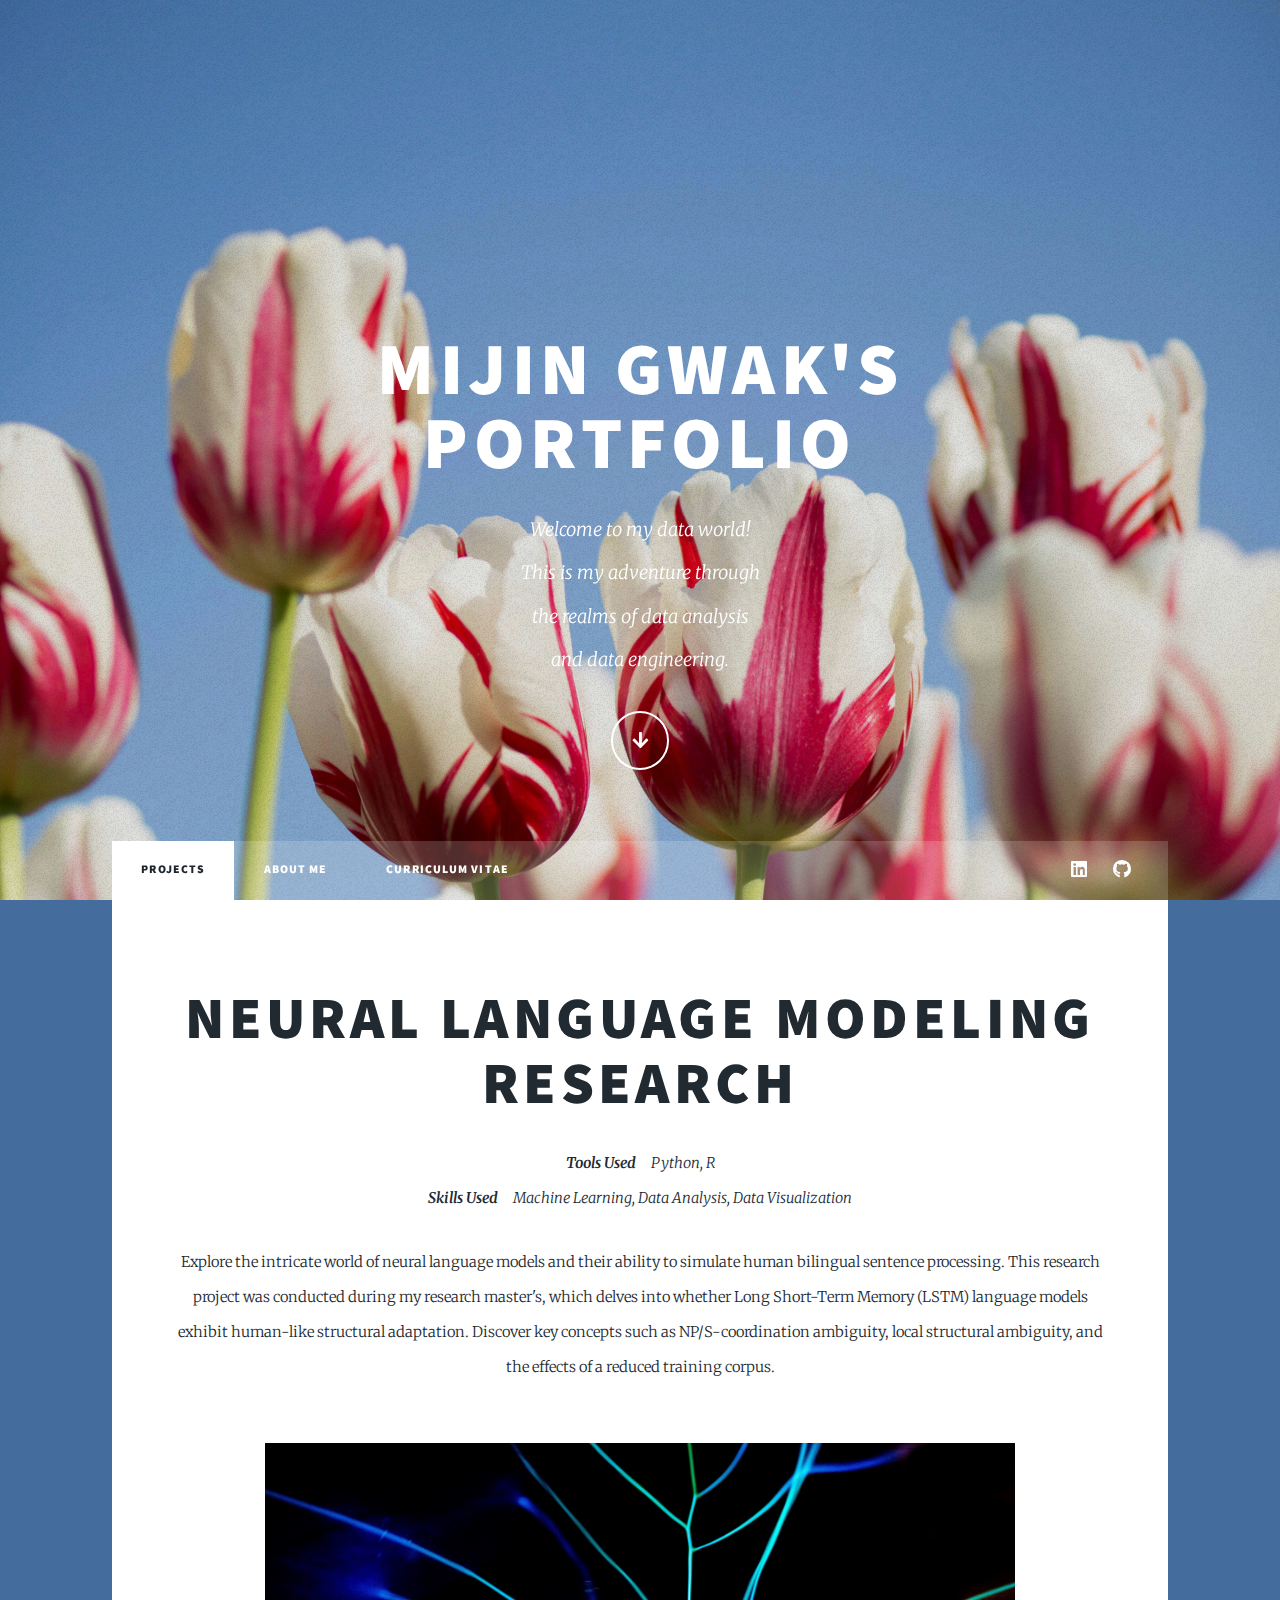
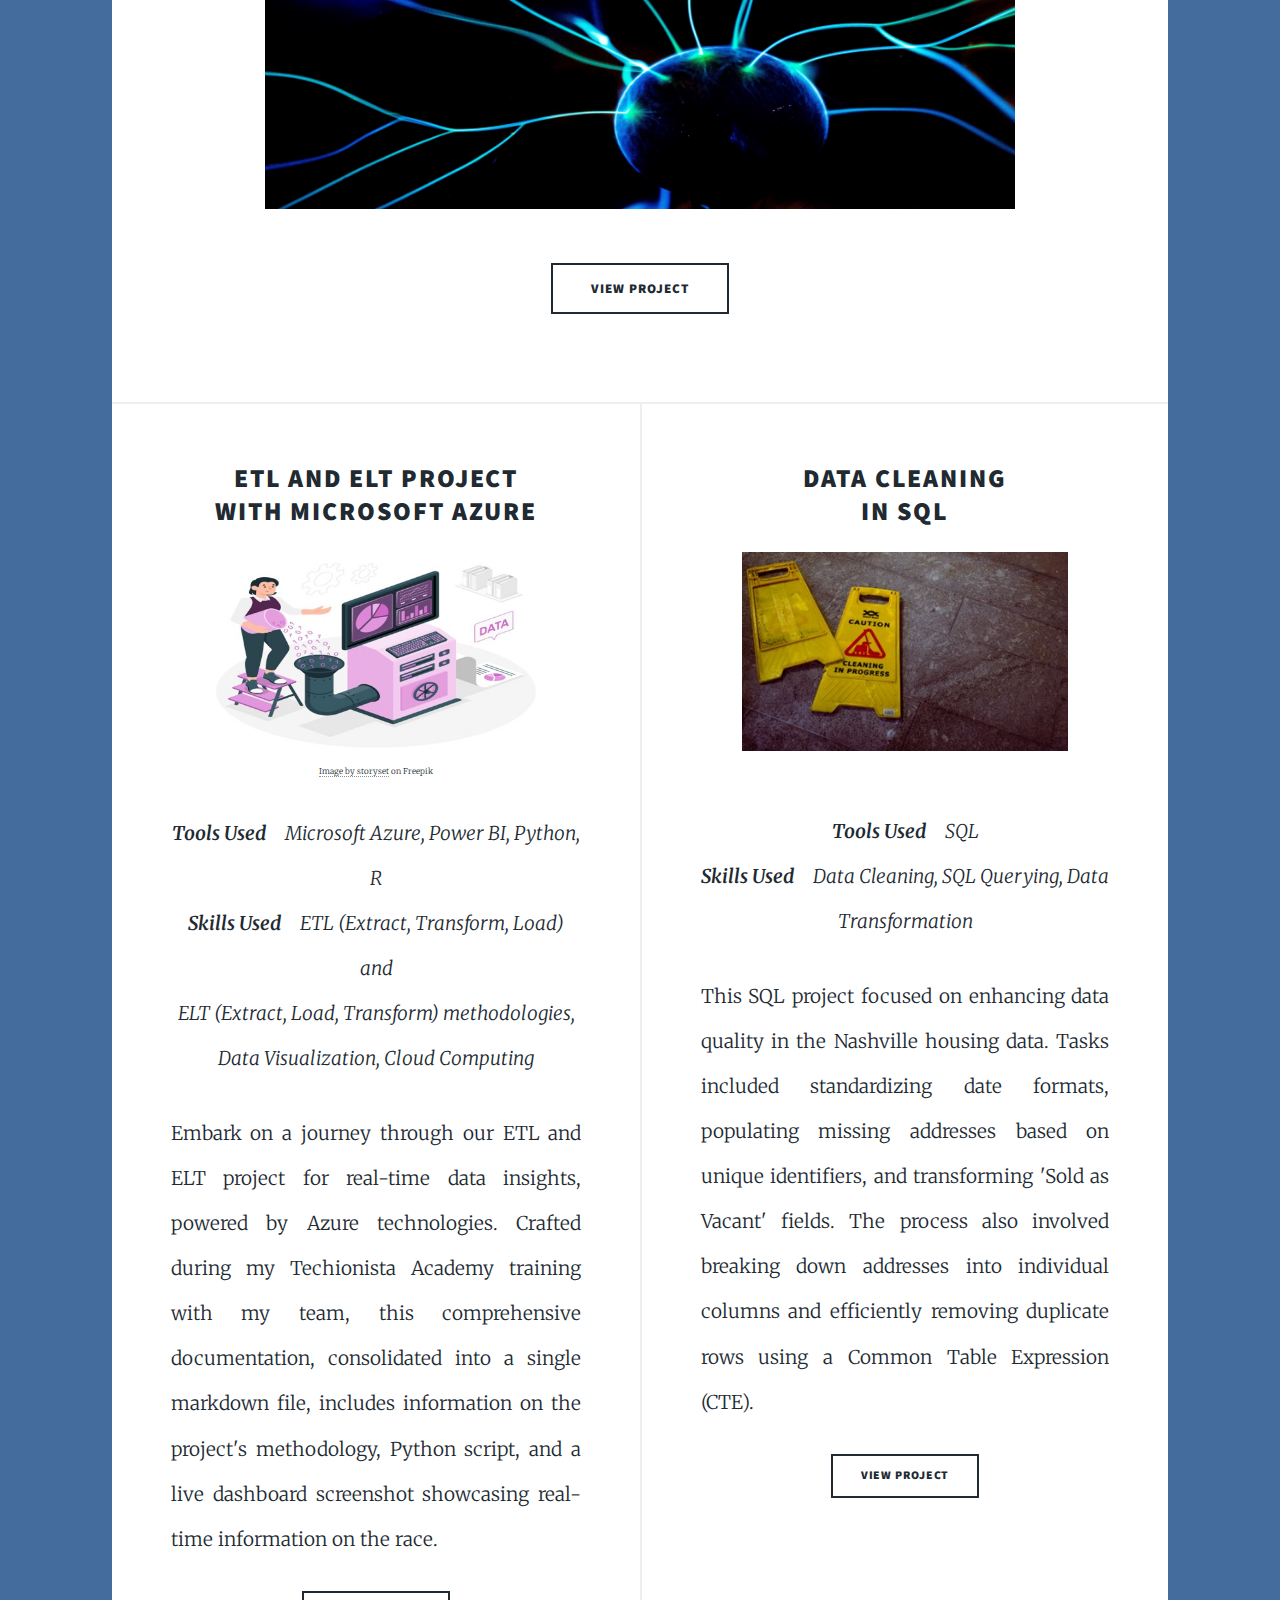
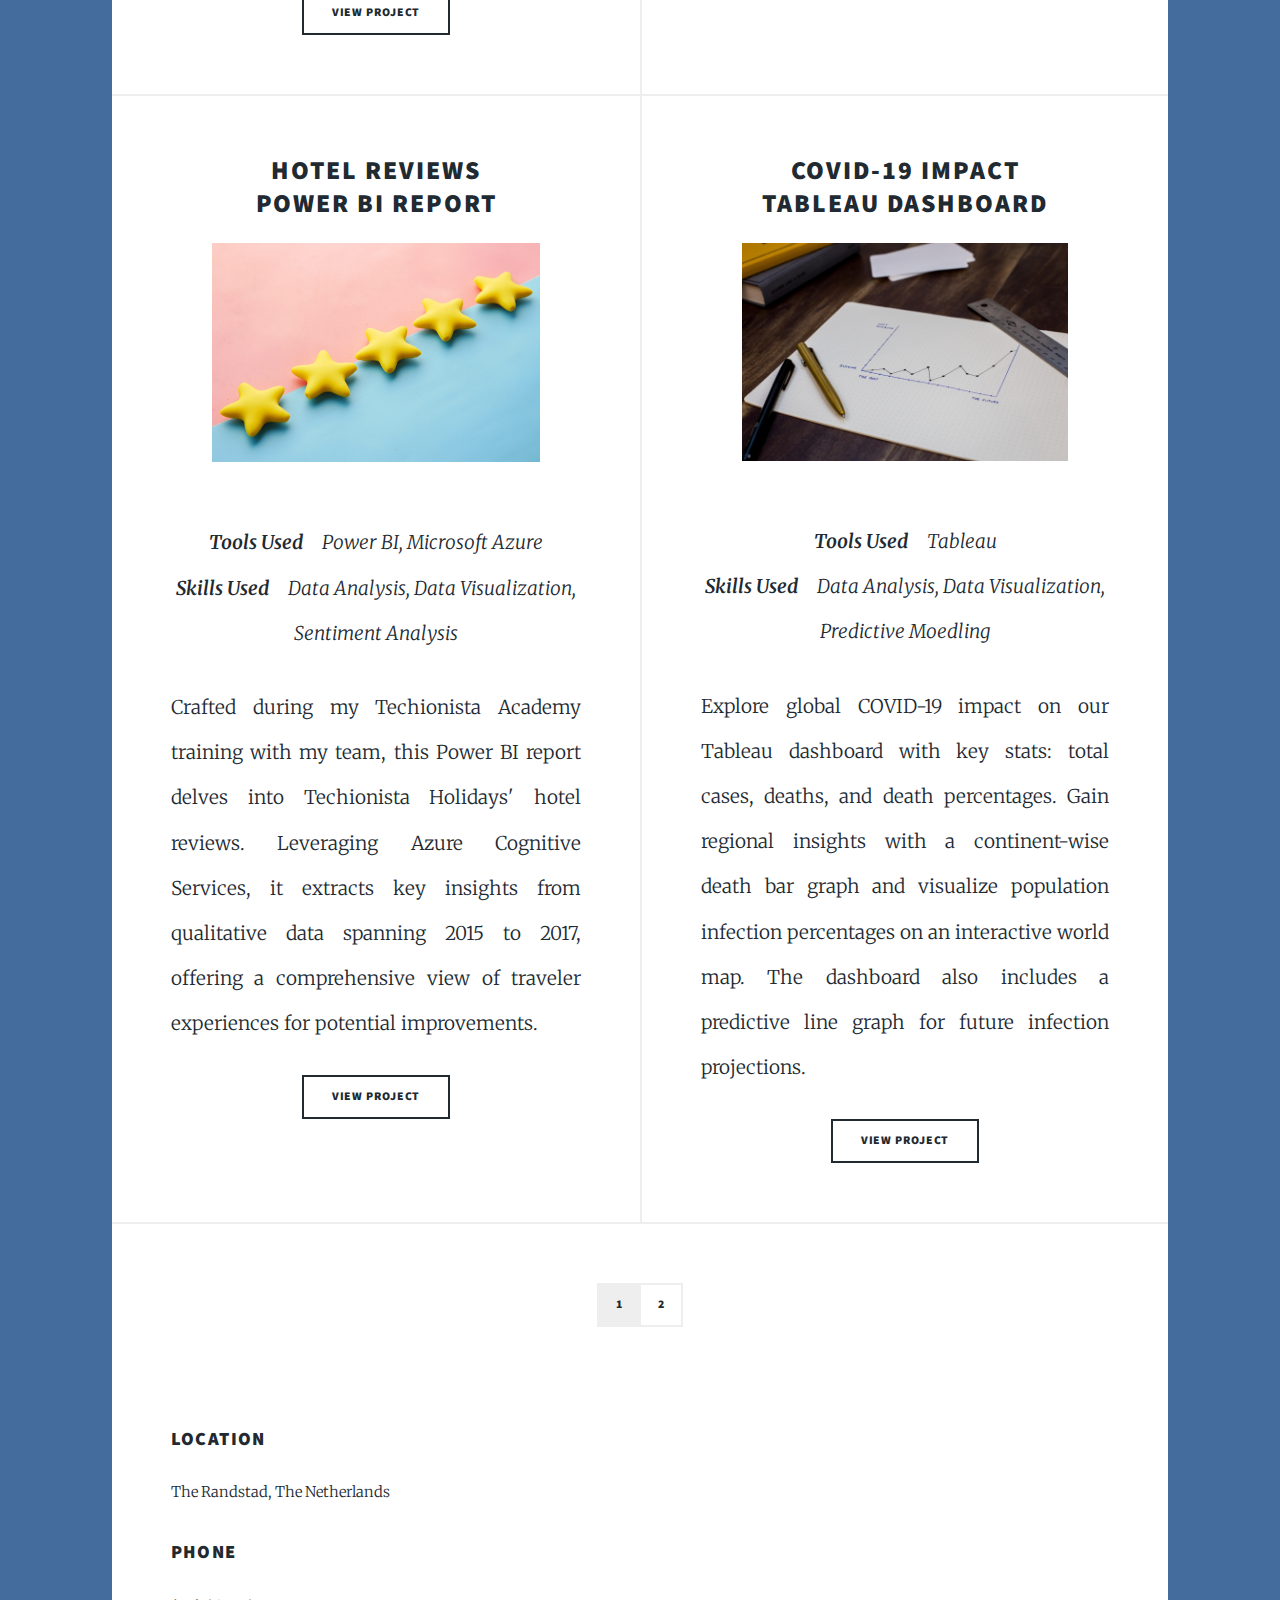
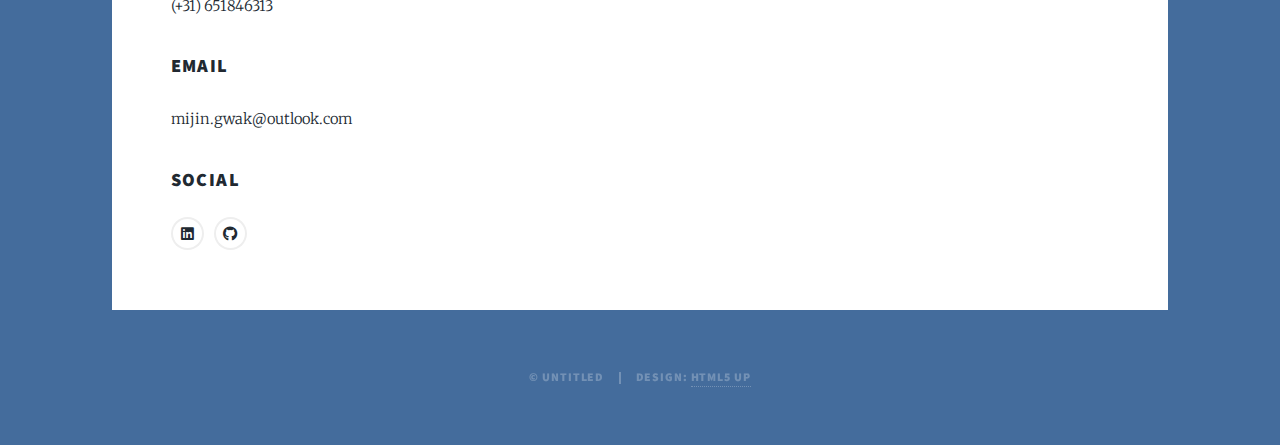
==== commit 50892934: "Update index.html" ====
--- a/index.html
+++ b/index.html
@@ -52,11 +52,11 @@
 						<article id="neural-language-research" class="post featured">
 							<header class="major">
 								<h2>Neural Language Modeling Research</h2>
-								<p>
-									Explore the intricate world of neural language models and their ability to simulate human bilingual sentence processing. This research project was conducted during my research master's, which delves into whether Long Short-Term Memory (LSTM) language models exhibit human-like structural adaptation. Discover key concepts such as NP/S-coordination ambiguity, local structural ambiguity, and the effects of a reduced training corpus.</p>
+								<p><strong>Tools Used</strong>&emsp;Python, R <br/><strong>Skills Used</strong>&emsp;Machine Learning, Data Analysis, Data Visualization </p>
+								<p style="font-style: normal;">Explore the intricate world of neural language models and their ability to simulate human bilingual sentence processing. This research project was conducted during my research master's, which delves into whether Long Short-Term Memory (LSTM) language models exhibit human-like structural adaptation. Discover key concepts such as NP/S-coordination ambiguity, local structural ambiguity, and the effects of a reduced training corpus.</p>
 							</header>
-							<img src="images/neural.jpg" alt="" style="max-width: 100%; height: auto;" />
-							<p><br/></p>
+							<img src="images/neural.jpg" alt="" style="width: 80%; height: auto;" />
+							<p style="font-size: 5px;"><br/></p>
 							<ul class="actions special">
 								<li><a href="https://github.com/mijin-gwak/PortfolioProjects/blob/main/Calculating-and-Plotting-Garden-Path-Effect.pdf" target="_blank" class="button large">View Project</a></li>
 							</ul>
@@ -70,9 +70,9 @@
 										<h2>ETL and ELT Project<br/>with Microsoft Azure</h2>
 									</header>
 									<img src="images/etl.jpg" alt="" style="width: 80%; height: auto;" />
-									<p style="font-size: 8px;  margin-top: 10px;"><a href="https://www.freepik.com/free-vector/data-processing-concept-illustration_12219361.htm#query=data%20pipeline&position=6&from_view=search&track=ais&uuid=5fc432f8-3fd3-4298-af2d-da958fc0a9d4">Image by storyset</a> on Freepik</p>
-
-									<p>Embark on a journey through our ETL and ELT project for real-time data insights, powered by Azure technologies. Crafted during my Techionista Academy training with my team, this comprehensive documentation, consolidated into a single markdown file, includes information on the project's methodology, Python script, and a live dashboard screenshot showcasing real-time information on the race. </p>
+									<p style="font-size: 8px; margin-top: 10px;"><a href="https://www.freepik.com/free-vector/data-processing-concept-illustration_12219361.htm#query=data%20pipeline&position=6&from_view=search&track=ais&uuid=5fc432f8-3fd3-4298-af2d-da958fc0a9d4">Image by storyset</a> on Freepik</p>
+									<p style="font-size: 19px; text-align: center;"><em><strong>Tools Used</strong>&emsp;Microsoft Azure, Power BI, Python, R <br/></strong><strong>Skills Used</strong>&emsp;ETL (Extract, Transform, Load) and <br>ELT (Extract, Load, Transform) methodologies, <br/>Data Visualization, Cloud Computing </em></p>
+									<p style="font-size: 19px;">Embark on a journey through our ETL and ELT project for real-time data insights, powered by Azure technologies. Crafted during my Techionista Academy training with my team, this comprehensive documentation, consolidated into a single markdown file, includes information on the project's methodology, Python script, and a live dashboard screenshot showcasing real-time information on the race. </p>
 									<ul class="actions special">
 										<li><a href="https://github.com/mijin-gwak/PortfolioProjects/blob/main/ETL%20and%20ELT%20Project%20with%20Microsoft%20Azure.md" target="_blank" class="button">View Project</a></li>
 									</ul>
@@ -83,7 +83,8 @@
 										<h2>Data Cleaning <br/>in SQL</h2>
 									</header>
 									<img src="images/cleaning.jpg" alt="" style="width: 80%; height: auto;" />
-									<p><br/>This SQL project focused on enhancing data quality in the Nashville housing data. Tasks included standardizing date formats, populating missing addresses based on unique identifiers, and transforming 'Sold as Vacant' fields. The process also involved breaking down addresses into individual columns and efficiently removing duplicate rows using a Common Table Expression (CTE).</p>
+									<p style="font-size: 19px; text-align: center;"><br/><em><strong>Tools Used</strong>&emsp;SQL <br/><strong>Skills Used</strong>&emsp;Data Cleaning, SQL Querying, Data Transformation</em></p>
+									<p style="font-size: 19px;">This SQL project focused on enhancing data quality in the Nashville housing data. Tasks included standardizing date formats, populating missing addresses based on unique identifiers, and transforming 'Sold as Vacant' fields. The process also involved breaking down addresses into individual columns and efficiently removing duplicate rows using a Common Table Expression (CTE).</p>
 									<ul class="actions special">
 										<li><a href="https://github.com/mijin-gwak/PortfolioProjects/blob/main/Data%20Cleaning%20with%20SQL.sql" target="_blank" class="button">View Project</a></li>
 									</ul>
@@ -94,7 +95,8 @@
 										<h2>Hotel Reviews <br/>Power BI Report</h2>
 									</header>
 									<img src="images/review.jpg" alt="" style="width: 80%; height: auto;" />
-									<p><br/>Crafted during my Techionista Academy training with my team, this Power BI report delves into Techionista Holidays' hotel reviews. Leveraging Azure Cognitive Services, it extracts key insights from qualitative data spanning 2015 to 2017, offering a comprehensive view of traveler experiences for potential improvements.</p>
+									<p style="font-size: 19px; text-align: center;"><br/><em><strong>Tools Used</strong>&emsp;Power BI, Microsoft Azure <br/><strong>Skills Used</strong>&emsp;Data Analysis, Data Visualization, Sentiment Analysis</em></p>
+									<p style="font-size: 19px;">Crafted during my Techionista Academy training with my team, this Power BI report delves into Techionista Holidays' hotel reviews. Leveraging Azure Cognitive Services, it extracts key insights from qualitative data spanning 2015 to 2017, offering a comprehensive view of traveler experiences for potential improvements.</p>
 									<ul class="actions special">
 										<li><a href="https://github.com/mijin-gwak/PortfolioProjects/blob/main/PowerBI%20Report%20-%20Techionista%20Holiday.pdf" target="_blank" class="button">View Project</a></li>
 									</ul>
@@ -105,7 +107,8 @@
 										<h2>COVID-19 Impact <br/>Tableau Dashboard</h2>
 									</header>
 									<img src="images/covidtableau.jpg" alt="" style="width: 80%; height: auto;" />
-									<p><br/>Explore global COVID-19 impact on our Tableau dashboard with key stats: total cases, deaths, and death percentages. Gain regional insights with a continent-wise death bar graph and visualize population infection percentages on an interactive world map. The dashboard also includes a predictive line graph for future infection projections.</p>
+									<p style="font-size: 19px; text-align: center;"><br/><em><strong>Tools Used</strong>&emsp;Tableau <br/><strong>Skills Used</strong>&emsp;Data Analysis, Data Visualization, Predictive Moedling</em></p>
+									<p style="font-size: 19px;">Explore global COVID-19 impact on our Tableau dashboard with key stats: total cases, deaths, and death percentages. Gain regional insights with a continent-wise death bar graph and visualize population infection percentages on an interactive world map. The dashboard also includes a predictive line graph for future infection projections.</p>
 									<ul class="actions special">
 										<li><a href="https://public.tableau.com/app/profile/mijin.gwak/viz/CovidDashboard_17003072434440/Dashboard1" target="_blank" class="button">View Project</a></li>
 									</ul>
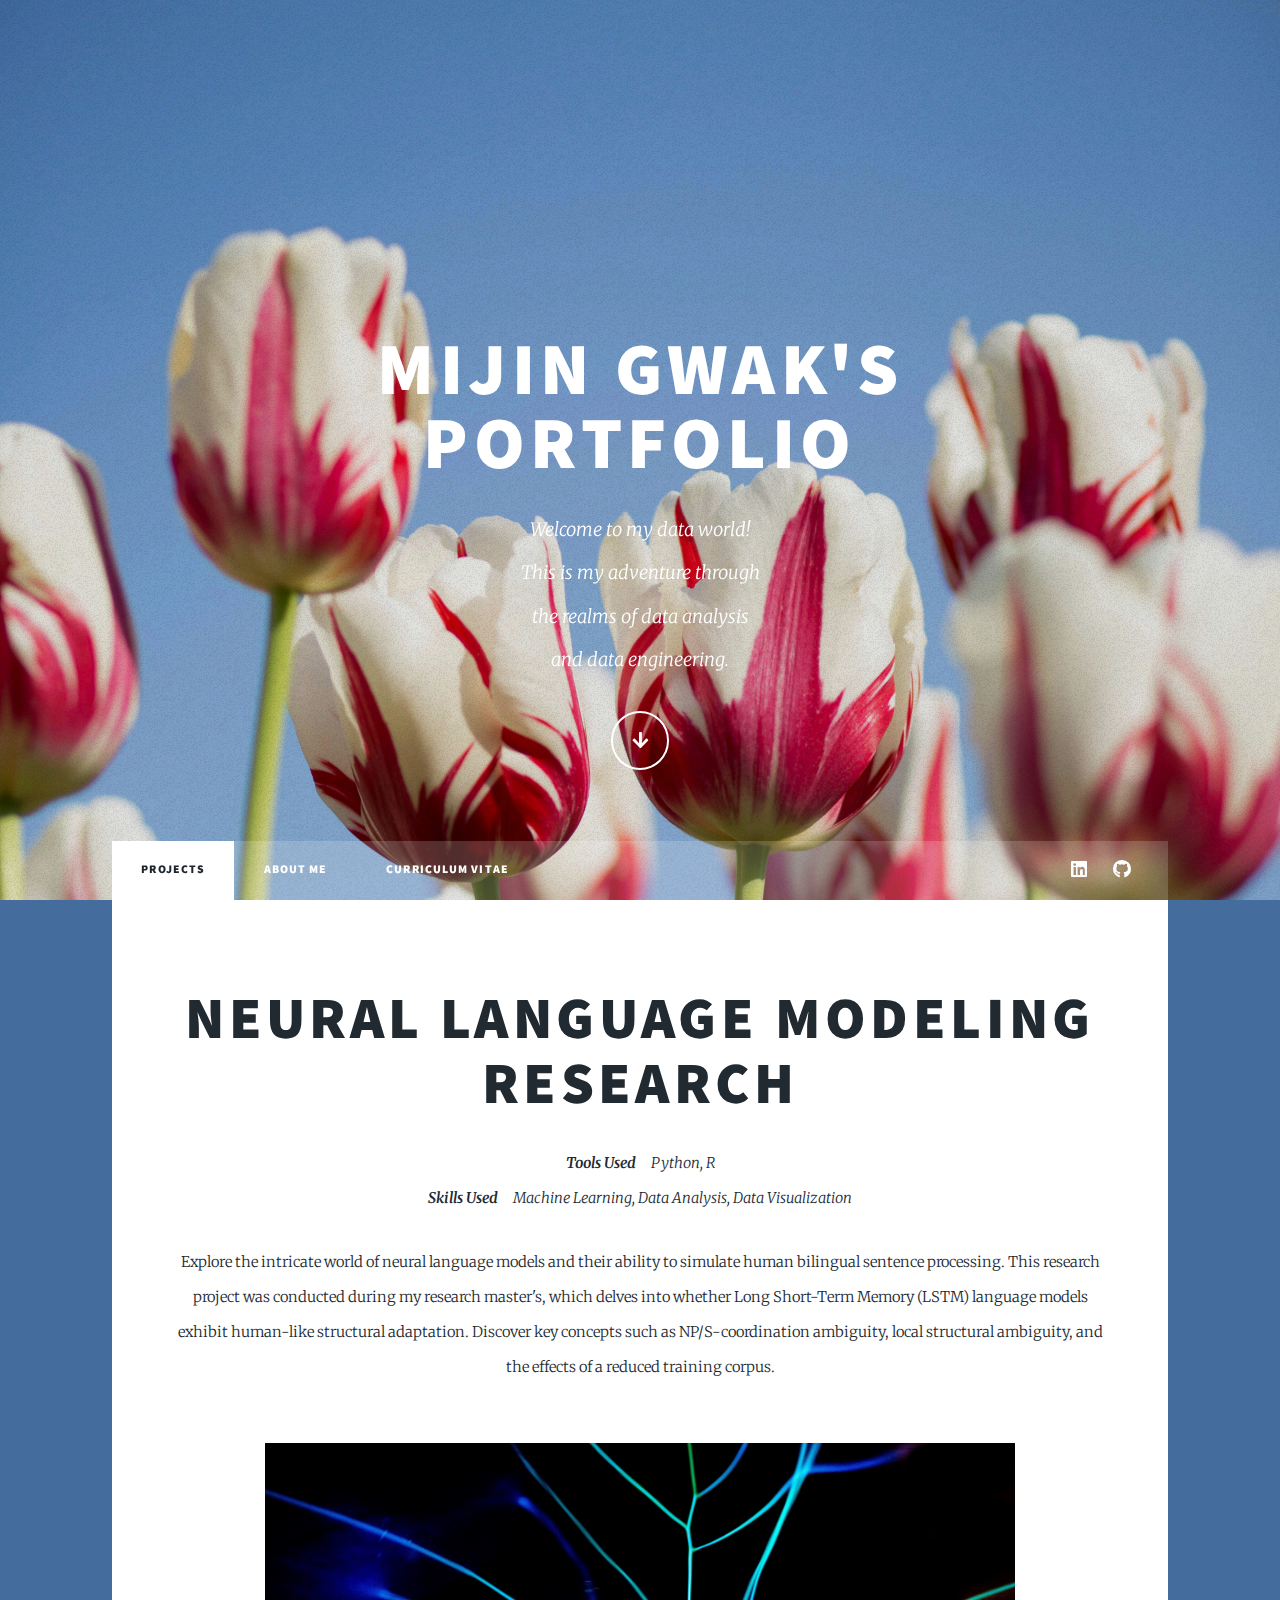
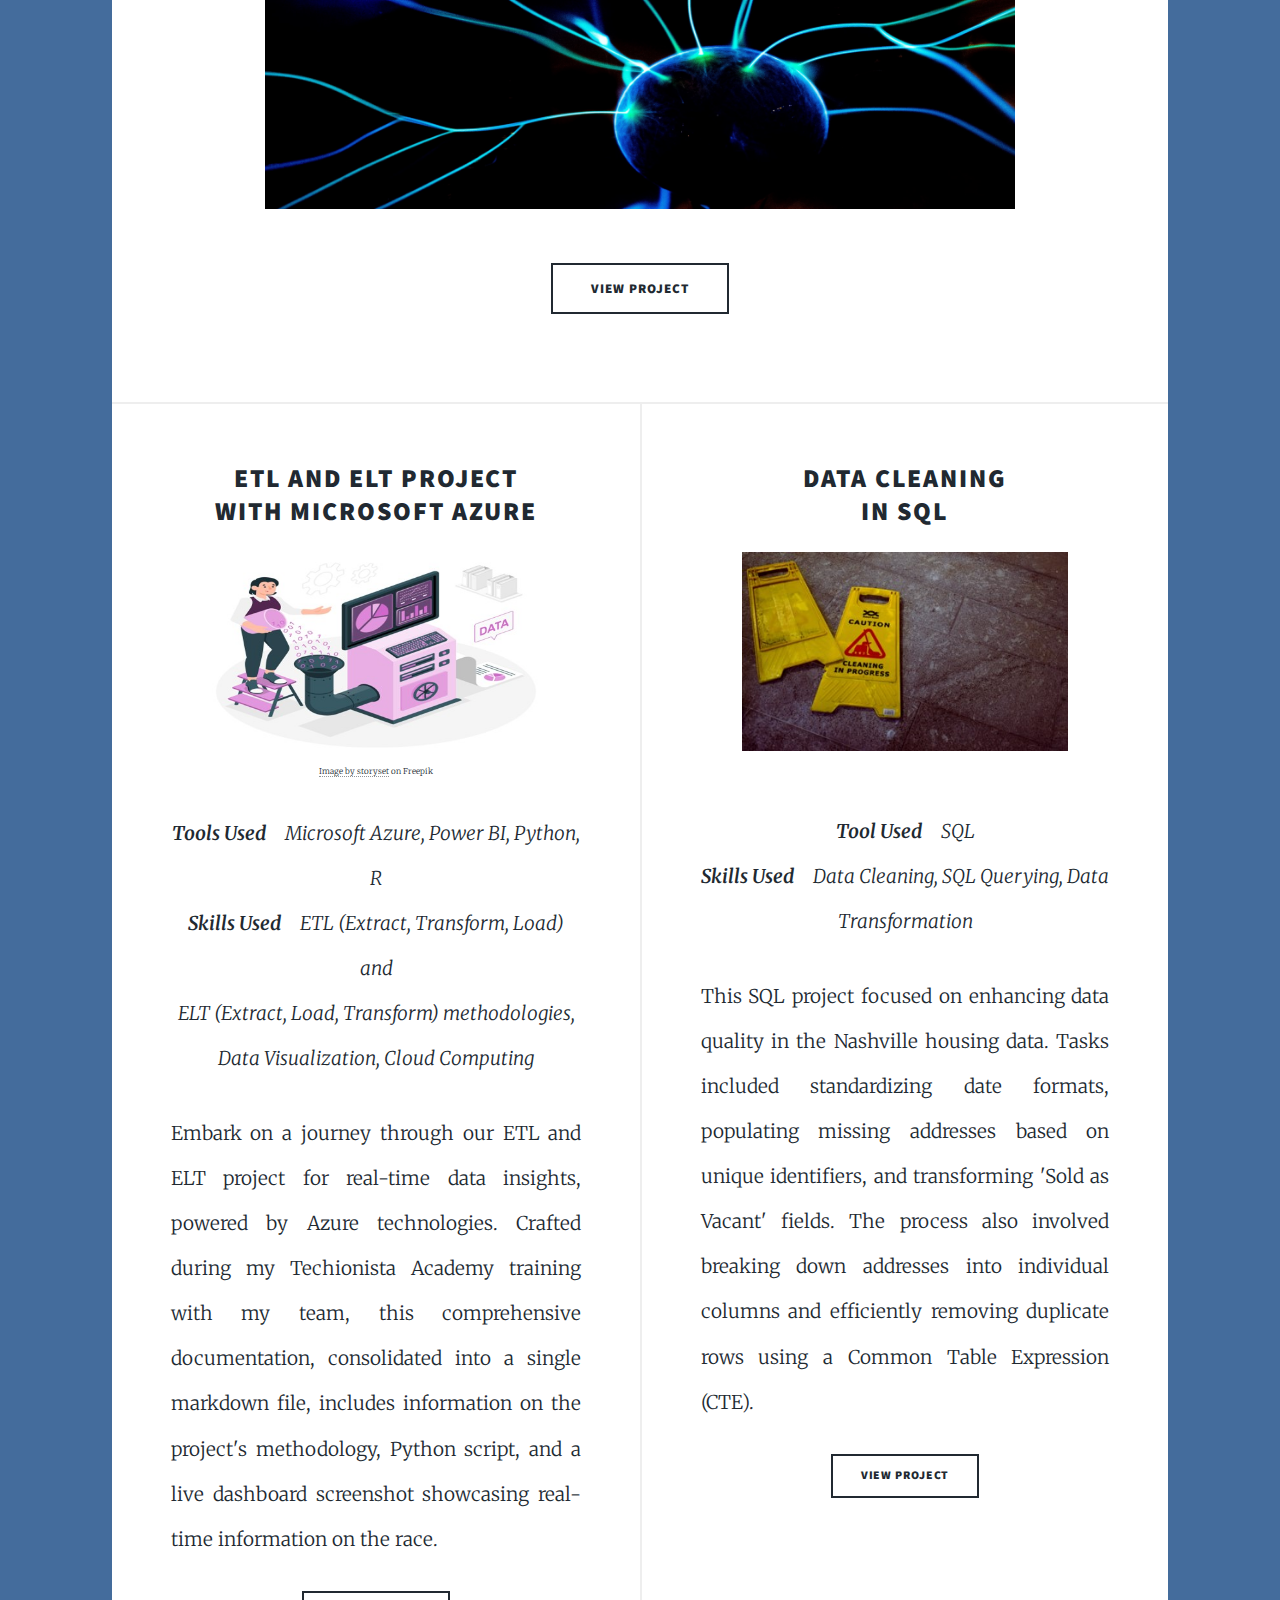
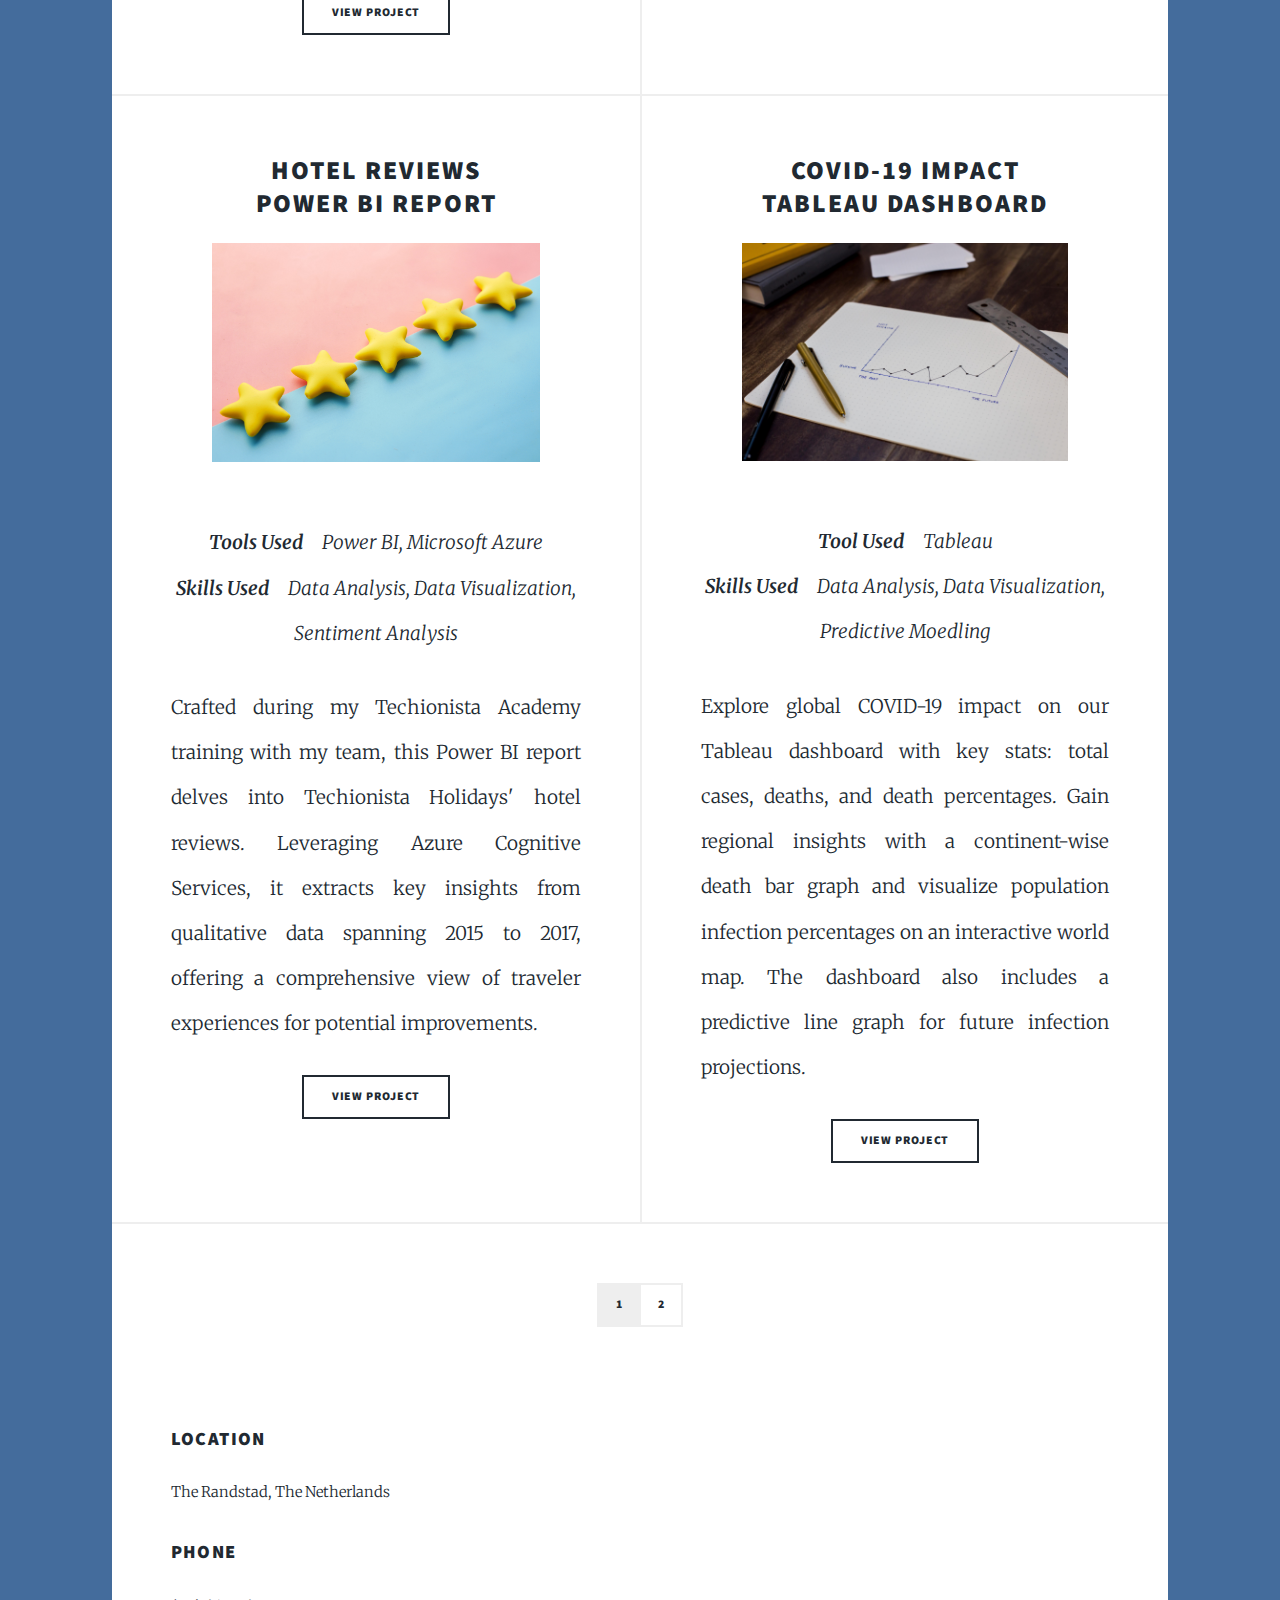
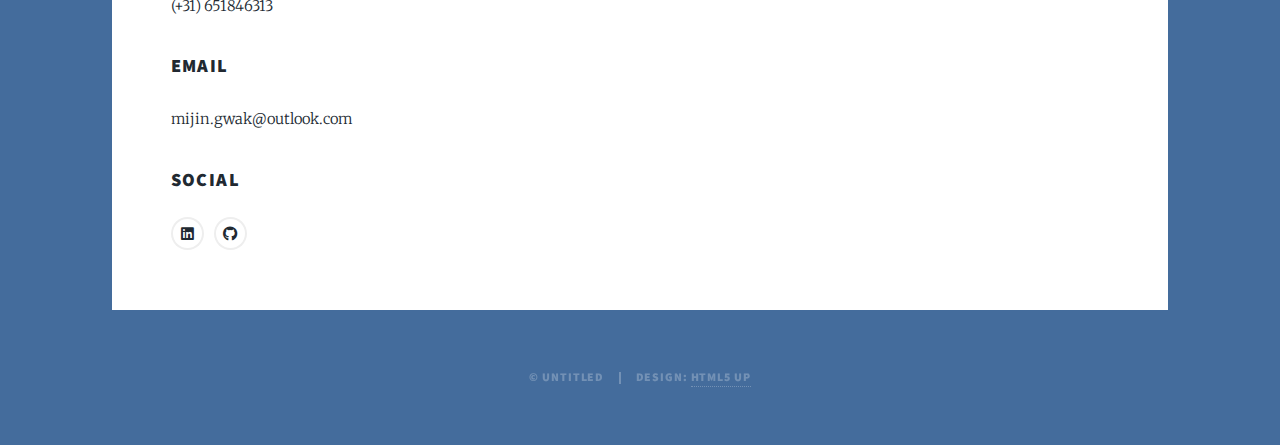
==== commit df0265e2: "Update index.html" ====
--- a/index.html
+++ b/index.html
@@ -83,7 +83,7 @@
 										<h2>Data Cleaning <br/>in SQL</h2>
 									</header>
 									<img src="images/cleaning.jpg" alt="" style="width: 80%; height: auto;" />
-									<p style="font-size: 19px; text-align: center;"><br/><em><strong>Tools Used</strong>&emsp;SQL <br/><strong>Skills Used</strong>&emsp;Data Cleaning, SQL Querying, Data Transformation</em></p>
+									<p style="font-size: 19px; text-align: center;"><br/><em><strong>Tool Used</strong>&emsp;SQL <br/><strong>Skills Used</strong>&emsp;Data Cleaning, SQL Querying, Data Transformation</em></p>
 									<p style="font-size: 19px;">This SQL project focused on enhancing data quality in the Nashville housing data. Tasks included standardizing date formats, populating missing addresses based on unique identifiers, and transforming 'Sold as Vacant' fields. The process also involved breaking down addresses into individual columns and efficiently removing duplicate rows using a Common Table Expression (CTE).</p>
 									<ul class="actions special">
 										<li><a href="https://github.com/mijin-gwak/PortfolioProjects/blob/main/Data%20Cleaning%20with%20SQL.sql" target="_blank" class="button">View Project</a></li>
@@ -107,7 +107,7 @@
 										<h2>COVID-19 Impact <br/>Tableau Dashboard</h2>
 									</header>
 									<img src="images/covidtableau.jpg" alt="" style="width: 80%; height: auto;" />
-									<p style="font-size: 19px; text-align: center;"><br/><em><strong>Tools Used</strong>&emsp;Tableau <br/><strong>Skills Used</strong>&emsp;Data Analysis, Data Visualization, Predictive Moedling</em></p>
+									<p style="font-size: 19px; text-align: center;"><br/><em><strong>Tool Used</strong>&emsp;Tableau <br/><strong>Skills Used</strong>&emsp;Data Analysis, Data Visualization, Predictive Moedling</em></p>
 									<p style="font-size: 19px;">Explore global COVID-19 impact on our Tableau dashboard with key stats: total cases, deaths, and death percentages. Gain regional insights with a continent-wise death bar graph and visualize population infection percentages on an interactive world map. The dashboard also includes a predictive line graph for future infection projections.</p>
 									<ul class="actions special">
 										<li><a href="https://public.tableau.com/app/profile/mijin.gwak/viz/CovidDashboard_17003072434440/Dashboard1" target="_blank" class="button">View Project</a></li>
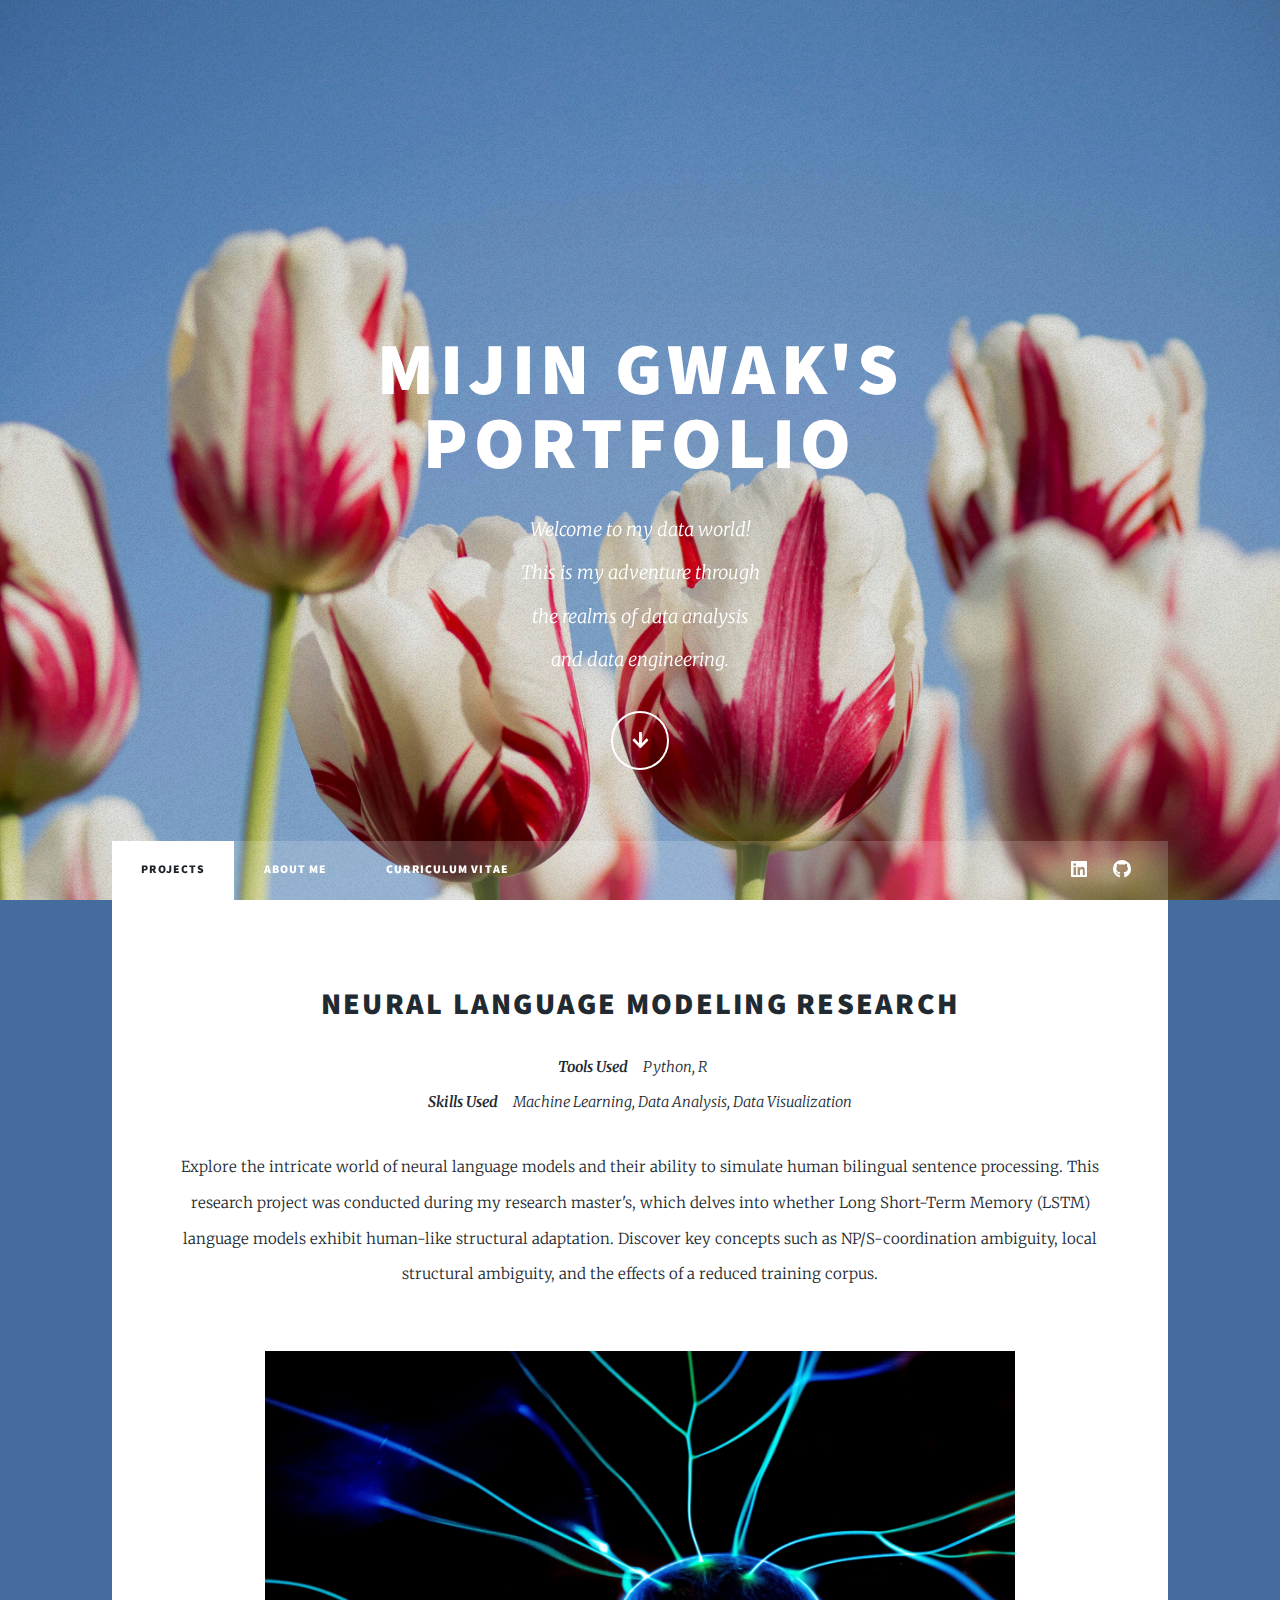
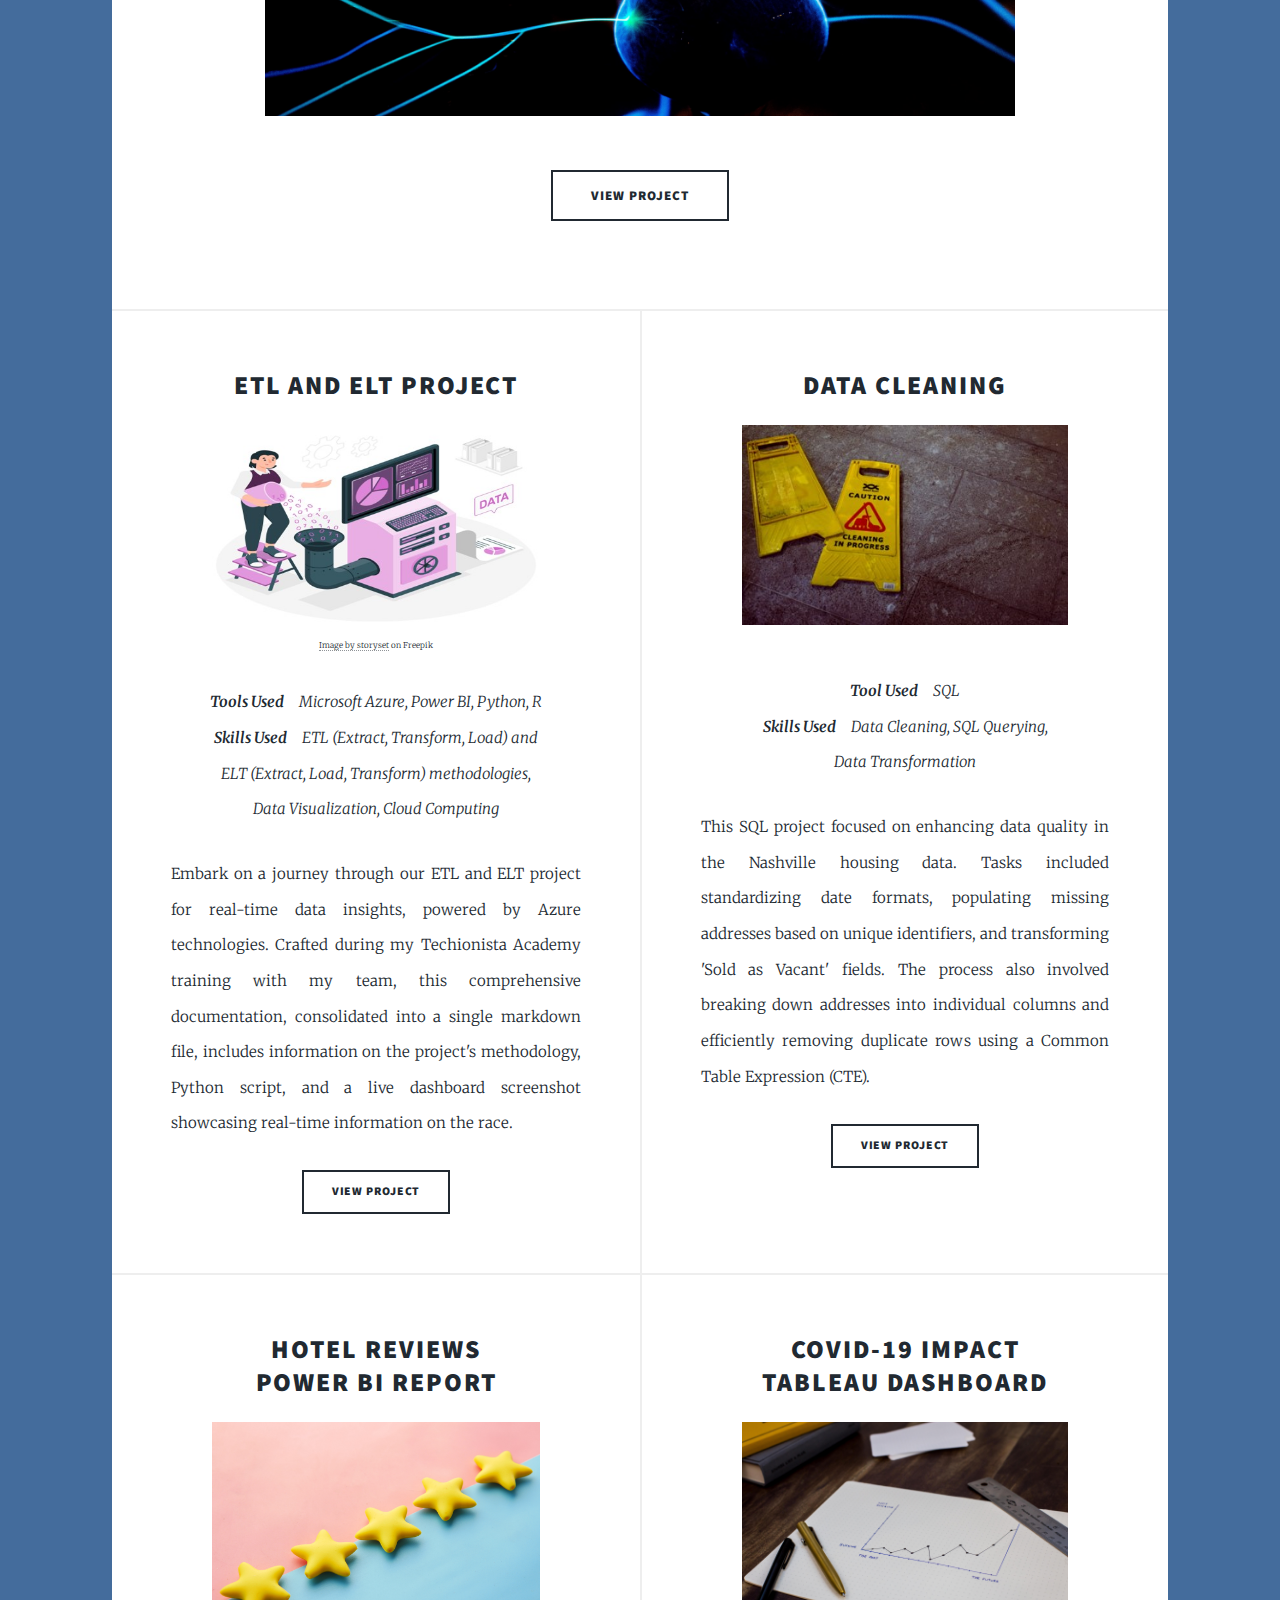
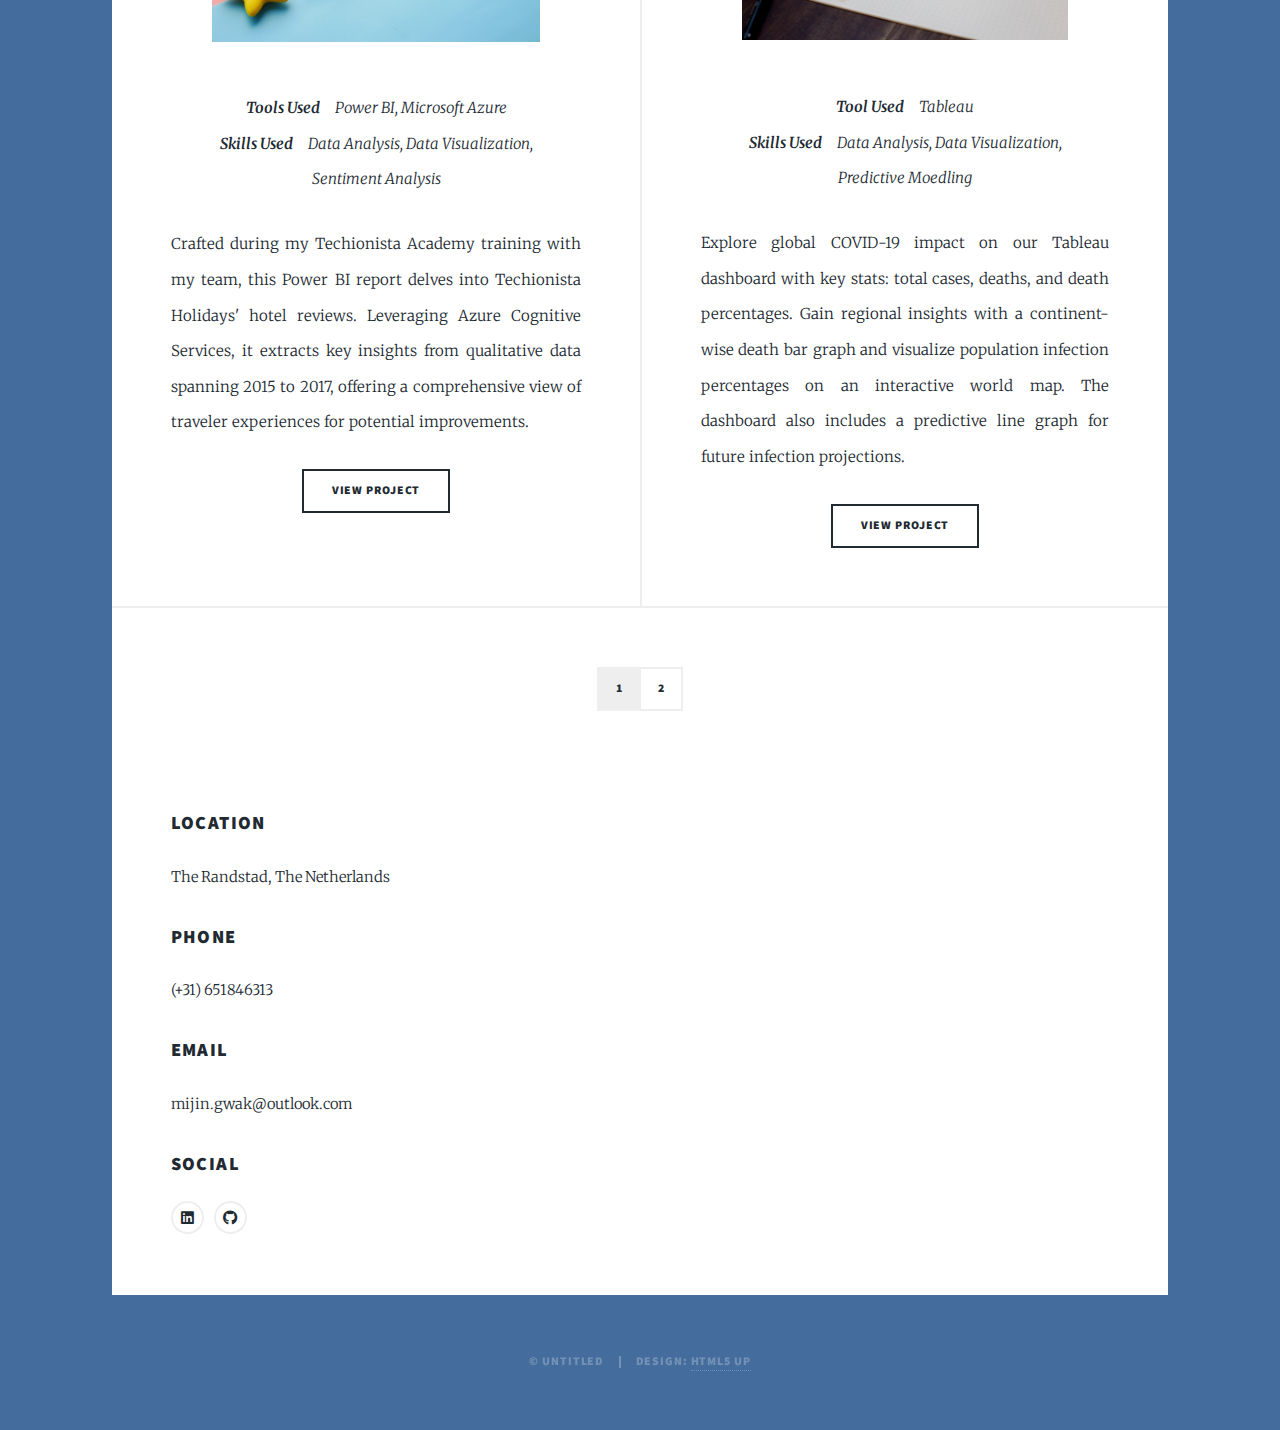
==== commit 09793f77: "Update index.html" ====
--- a/index.html
+++ b/index.html
@@ -51,9 +51,9 @@
 						<!-- Featured Post -->
 						<article id="neural-language-research" class="post featured">
 							<header class="major">
-								<h2>Neural Language Modeling Research</h2>
-								<p><strong>Tools Used</strong>&emsp;Python, R <br/><strong>Skills Used</strong>&emsp;Machine Learning, Data Analysis, Data Visualization </p>
-								<p style="font-style: normal;">Explore the intricate world of neural language models and their ability to simulate human bilingual sentence processing. This research project was conducted during my research master's, which delves into whether Long Short-Term Memory (LSTM) language models exhibit human-like structural adaptation. Discover key concepts such as NP/S-coordination ambiguity, local structural ambiguity, and the effects of a reduced training corpus.</p>
+								<h2 style="font-size: 30px;">Neural Language Modeling Research</h2>
+								<p><strong>Tools Used</strong>&emsp;Python, R&emsp;<br/><strong>Skills Used</strong>&emsp;Machine Learning, Data Analysis, Data Visualization </p>
+								<p style="font-style: normal; font-size: 15px;">Explore the intricate world of neural language models and their ability to simulate human bilingual sentence processing. This research project was conducted during my research master's, which delves into whether Long Short-Term Memory (LSTM) language models exhibit human-like structural adaptation. Discover key concepts such as NP/S-coordination ambiguity, local structural ambiguity, and the effects of a reduced training corpus.</p>
 							</header>
 							<img src="images/neural.jpg" alt="" style="width: 80%; height: auto;" />
 							<p style="font-size: 5px;"><br/></p>
@@ -67,12 +67,12 @@
 
 								<article style="display: flex; flex-direction: column; align-items: center;">
 									<header>
-										<h2>ETL and ELT Project<br/>with Microsoft Azure</h2>
+										<h2>ETL and ELT Project</h2>
 									</header>
 									<img src="images/etl.jpg" alt="" style="width: 80%; height: auto;" />
 									<p style="font-size: 8px; margin-top: 10px;"><a href="https://www.freepik.com/free-vector/data-processing-concept-illustration_12219361.htm#query=data%20pipeline&position=6&from_view=search&track=ais&uuid=5fc432f8-3fd3-4298-af2d-da958fc0a9d4">Image by storyset</a> on Freepik</p>
-									<p style="font-size: 19px; text-align: center;"><em><strong>Tools Used</strong>&emsp;Microsoft Azure, Power BI, Python, R <br/></strong><strong>Skills Used</strong>&emsp;ETL (Extract, Transform, Load) and <br>ELT (Extract, Load, Transform) methodologies, <br/>Data Visualization, Cloud Computing </em></p>
-									<p style="font-size: 19px;">Embark on a journey through our ETL and ELT project for real-time data insights, powered by Azure technologies. Crafted during my Techionista Academy training with my team, this comprehensive documentation, consolidated into a single markdown file, includes information on the project's methodology, Python script, and a live dashboard screenshot showcasing real-time information on the race. </p>
+									<p style="font-size: 15px; text-align: center;"><em><strong>Tools Used</strong>&emsp;Microsoft Azure, Power BI, Python, R <br/></strong><strong>Skills Used</strong>&emsp;ETL (Extract, Transform, Load) and <br>ELT (Extract, Load, Transform) methodologies, <br/>Data Visualization, Cloud Computing </em></p>
+									<p style="font-size: 15px;">Embark on a journey through our ETL and ELT project for real-time data insights, powered by Azure technologies. Crafted during my Techionista Academy training with my team, this comprehensive documentation, consolidated into a single markdown file, includes information on the project's methodology, Python script, and a live dashboard screenshot showcasing real-time information on the race. </p>
 									<ul class="actions special">
 										<li><a href="https://github.com/mijin-gwak/PortfolioProjects/blob/main/ETL%20and%20ELT%20Project%20with%20Microsoft%20Azure.md" target="_blank" class="button">View Project</a></li>
 									</ul>
@@ -80,11 +80,11 @@
 
 								<article>
 									<header>
-										<h2>Data Cleaning <br/>in SQL</h2>
+										<h2>Data Cleaning</h2>
 									</header>
 									<img src="images/cleaning.jpg" alt="" style="width: 80%; height: auto;" />
-									<p style="font-size: 19px; text-align: center;"><br/><em><strong>Tool Used</strong>&emsp;SQL <br/><strong>Skills Used</strong>&emsp;Data Cleaning, SQL Querying, Data Transformation</em></p>
-									<p style="font-size: 19px;">This SQL project focused on enhancing data quality in the Nashville housing data. Tasks included standardizing date formats, populating missing addresses based on unique identifiers, and transforming 'Sold as Vacant' fields. The process also involved breaking down addresses into individual columns and efficiently removing duplicate rows using a Common Table Expression (CTE).</p>
+									<p style="font-size: 15px; text-align: center;"><br/><em><strong>Tool Used</strong>&emsp;SQL <br/><strong>Skills Used</strong>&emsp;Data Cleaning, SQL Querying, <br/>Data Transformation</em></p>
+									<p style="font-size: 15px;">This SQL project focused on enhancing data quality in the Nashville housing data. Tasks included standardizing date formats, populating missing addresses based on unique identifiers, and transforming 'Sold as Vacant' fields. The process also involved breaking down addresses into individual columns and efficiently removing duplicate rows using a Common Table Expression (CTE).</p>
 									<ul class="actions special">
 										<li><a href="https://github.com/mijin-gwak/PortfolioProjects/blob/main/Data%20Cleaning%20with%20SQL.sql" target="_blank" class="button">View Project</a></li>
 									</ul>
@@ -95,8 +95,8 @@
 										<h2>Hotel Reviews <br/>Power BI Report</h2>
 									</header>
 									<img src="images/review.jpg" alt="" style="width: 80%; height: auto;" />
-									<p style="font-size: 19px; text-align: center;"><br/><em><strong>Tools Used</strong>&emsp;Power BI, Microsoft Azure <br/><strong>Skills Used</strong>&emsp;Data Analysis, Data Visualization, Sentiment Analysis</em></p>
-									<p style="font-size: 19px;">Crafted during my Techionista Academy training with my team, this Power BI report delves into Techionista Holidays' hotel reviews. Leveraging Azure Cognitive Services, it extracts key insights from qualitative data spanning 2015 to 2017, offering a comprehensive view of traveler experiences for potential improvements.</p>
+									<p style="font-size: 15px; text-align: center;"><br/><em><strong>Tools Used</strong>&emsp;Power BI, Microsoft Azure <br/><strong>Skills Used</strong>&emsp;Data Analysis, Data Visualization, <br/>Sentiment Analysis</em></p>
+									<p style="font-size: 15px;">Crafted during my Techionista Academy training with my team, this Power BI report delves into Techionista Holidays' hotel reviews. Leveraging Azure Cognitive Services, it extracts key insights from qualitative data spanning 2015 to 2017, offering a comprehensive view of traveler experiences for potential improvements.</p>
 									<ul class="actions special">
 										<li><a href="https://github.com/mijin-gwak/PortfolioProjects/blob/main/PowerBI%20Report%20-%20Techionista%20Holiday.pdf" target="_blank" class="button">View Project</a></li>
 									</ul>
@@ -107,8 +107,8 @@
 										<h2>COVID-19 Impact <br/>Tableau Dashboard</h2>
 									</header>
 									<img src="images/covidtableau.jpg" alt="" style="width: 80%; height: auto;" />
-									<p style="font-size: 19px; text-align: center;"><br/><em><strong>Tool Used</strong>&emsp;Tableau <br/><strong>Skills Used</strong>&emsp;Data Analysis, Data Visualization, Predictive Moedling</em></p>
-									<p style="font-size: 19px;">Explore global COVID-19 impact on our Tableau dashboard with key stats: total cases, deaths, and death percentages. Gain regional insights with a continent-wise death bar graph and visualize population infection percentages on an interactive world map. The dashboard also includes a predictive line graph for future infection projections.</p>
+									<p style="font-size: 15px; text-align: center;"><br/><em><strong>Tool Used</strong>&emsp;Tableau <br/><strong>Skills Used</strong>&emsp;Data Analysis, Data Visualization, <br/>Predictive Moedling</em></p>
+									<p style="font-size: 15px;">Explore global COVID-19 impact on our Tableau dashboard with key stats: total cases, deaths, and death percentages. Gain regional insights with a continent-wise death bar graph and visualize population infection percentages on an interactive world map. The dashboard also includes a predictive line graph for future infection projections.</p>
 									<ul class="actions special">
 										<li><a href="https://public.tableau.com/app/profile/mijin.gwak/viz/CovidDashboard_17003072434440/Dashboard1" target="_blank" class="button">View Project</a></li>
 									</ul>
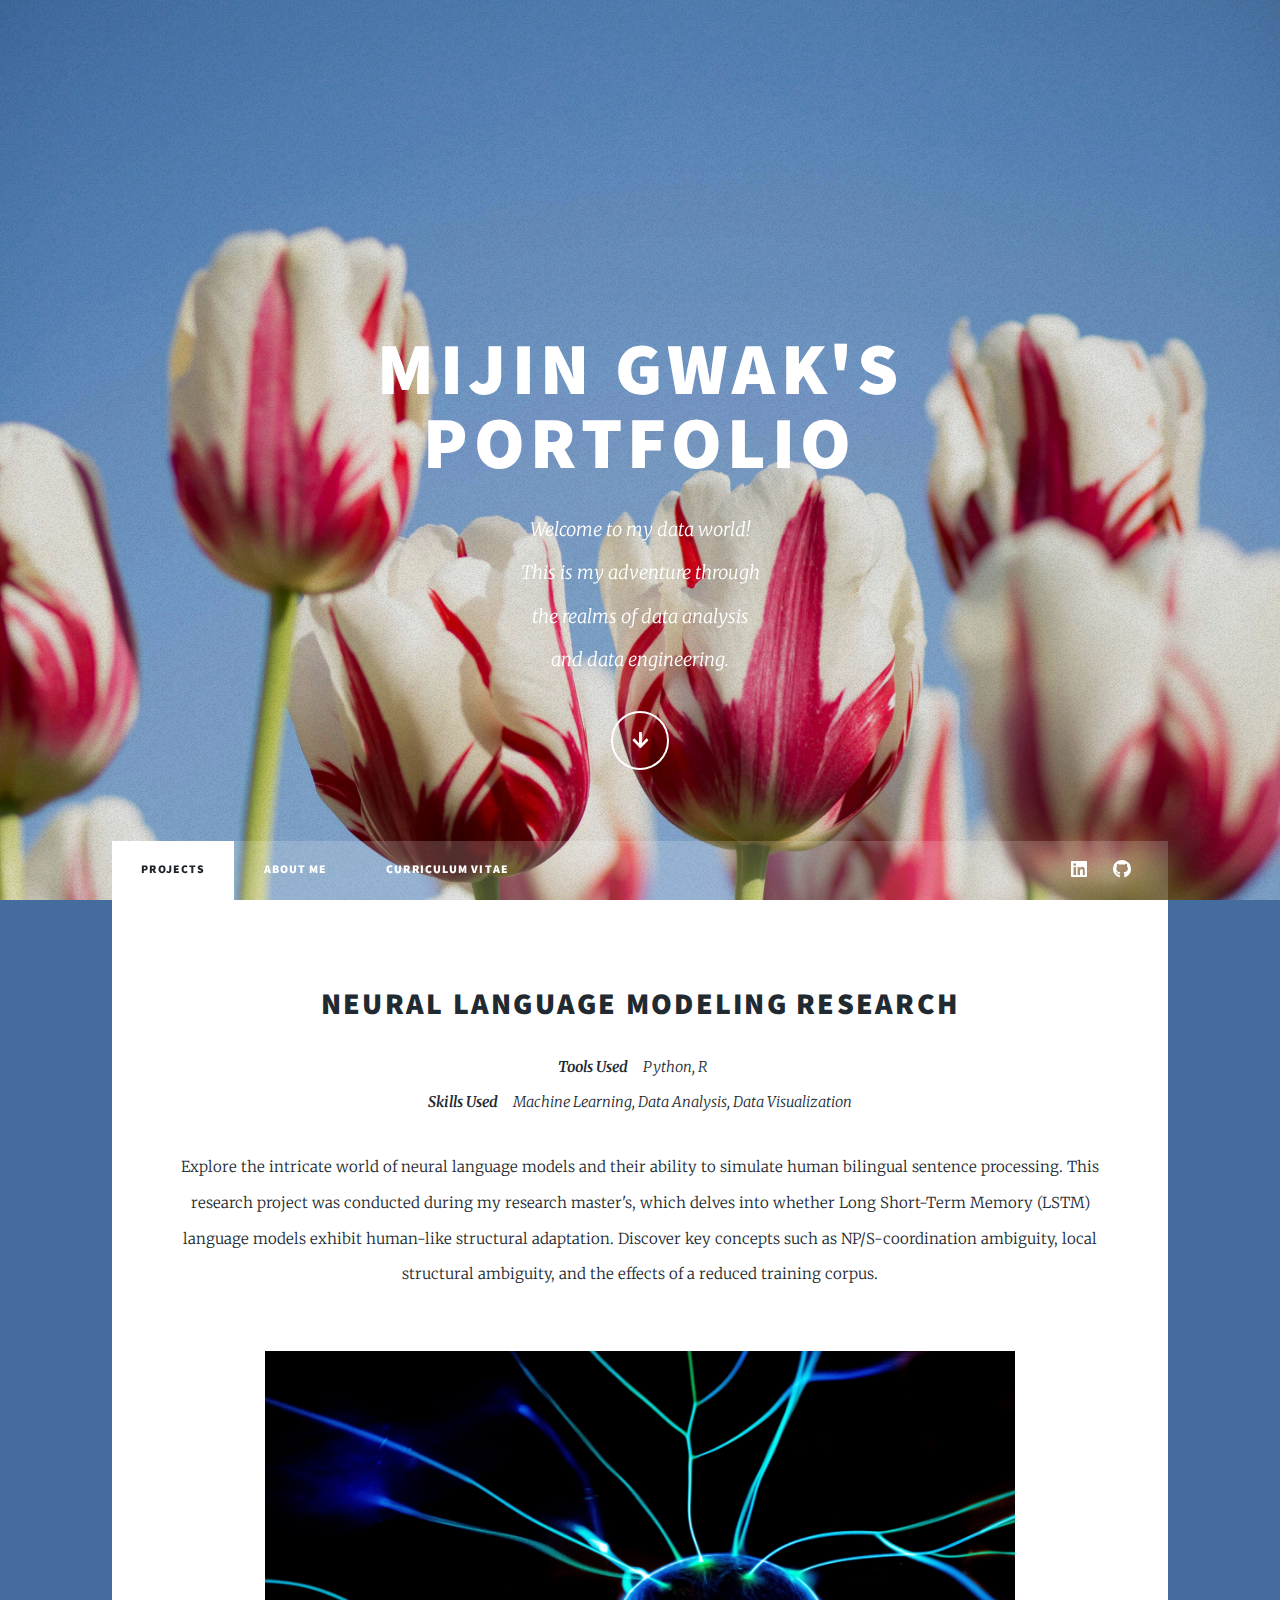
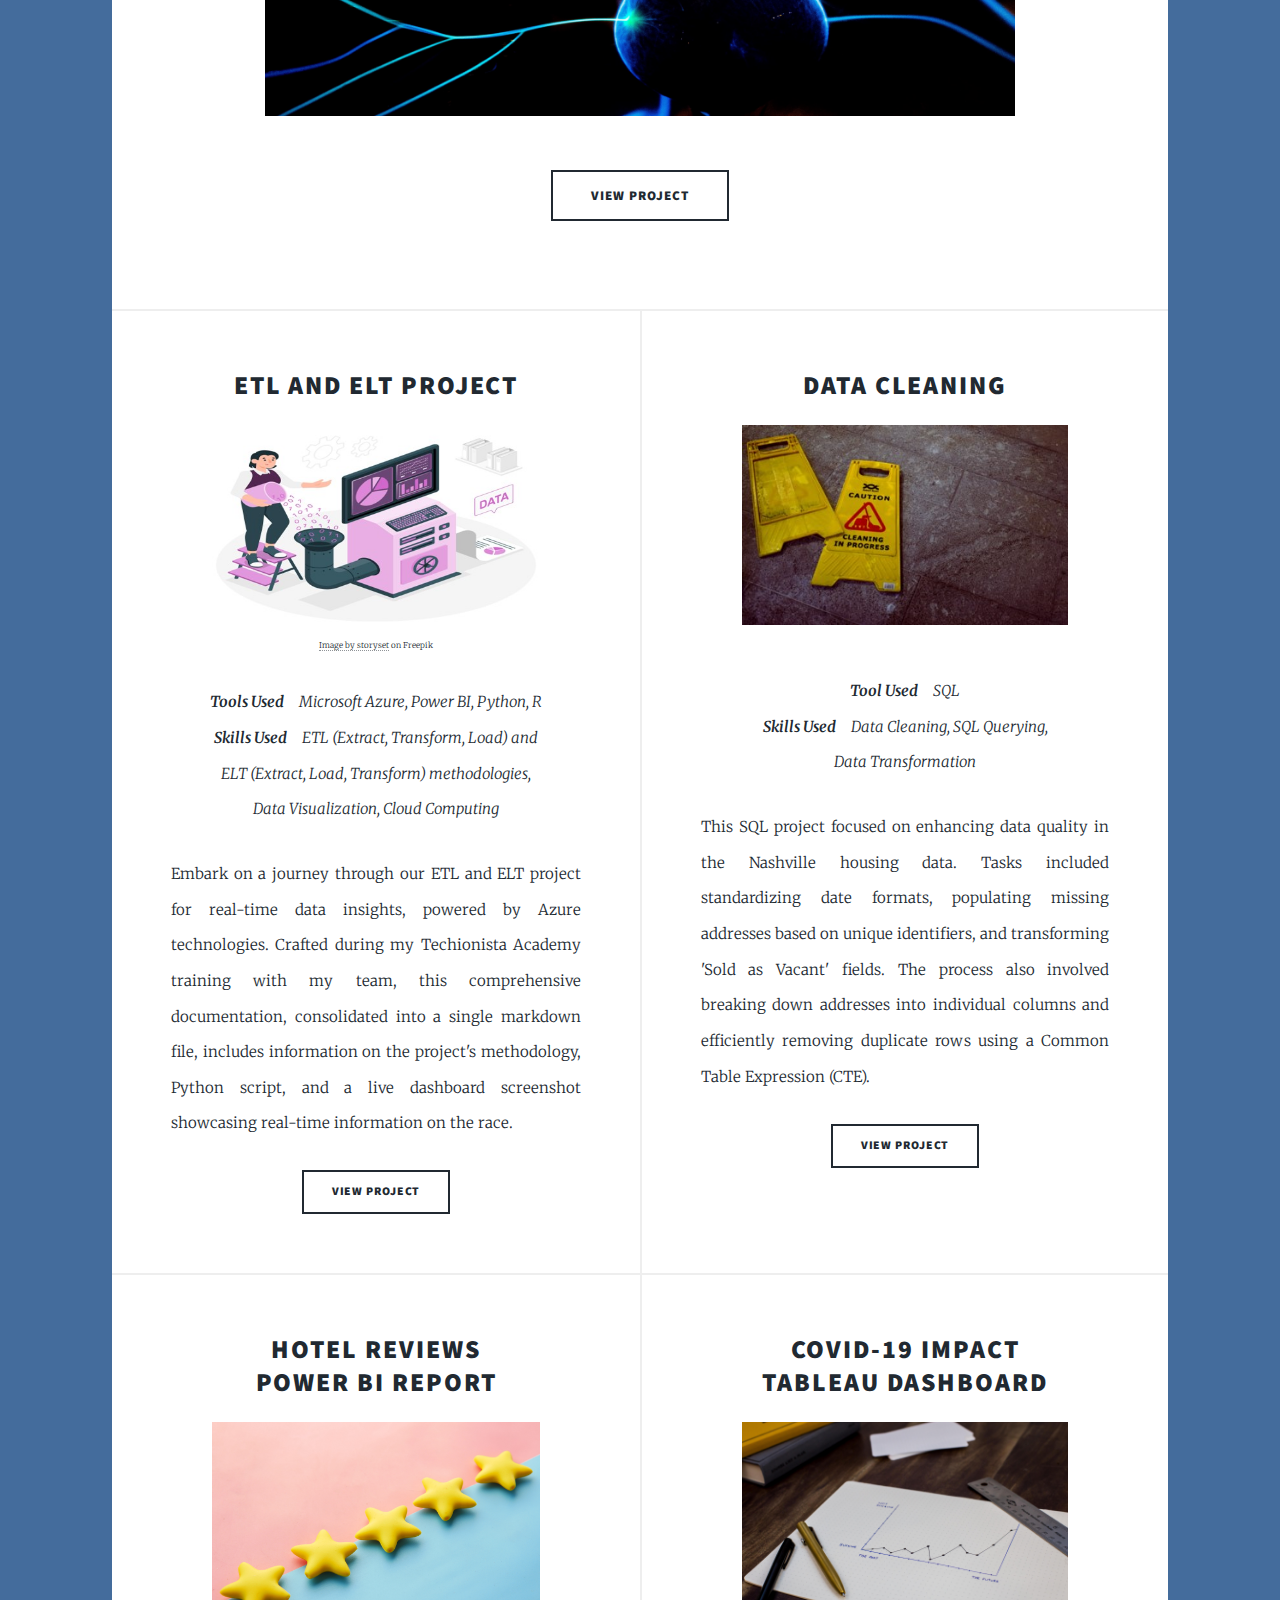
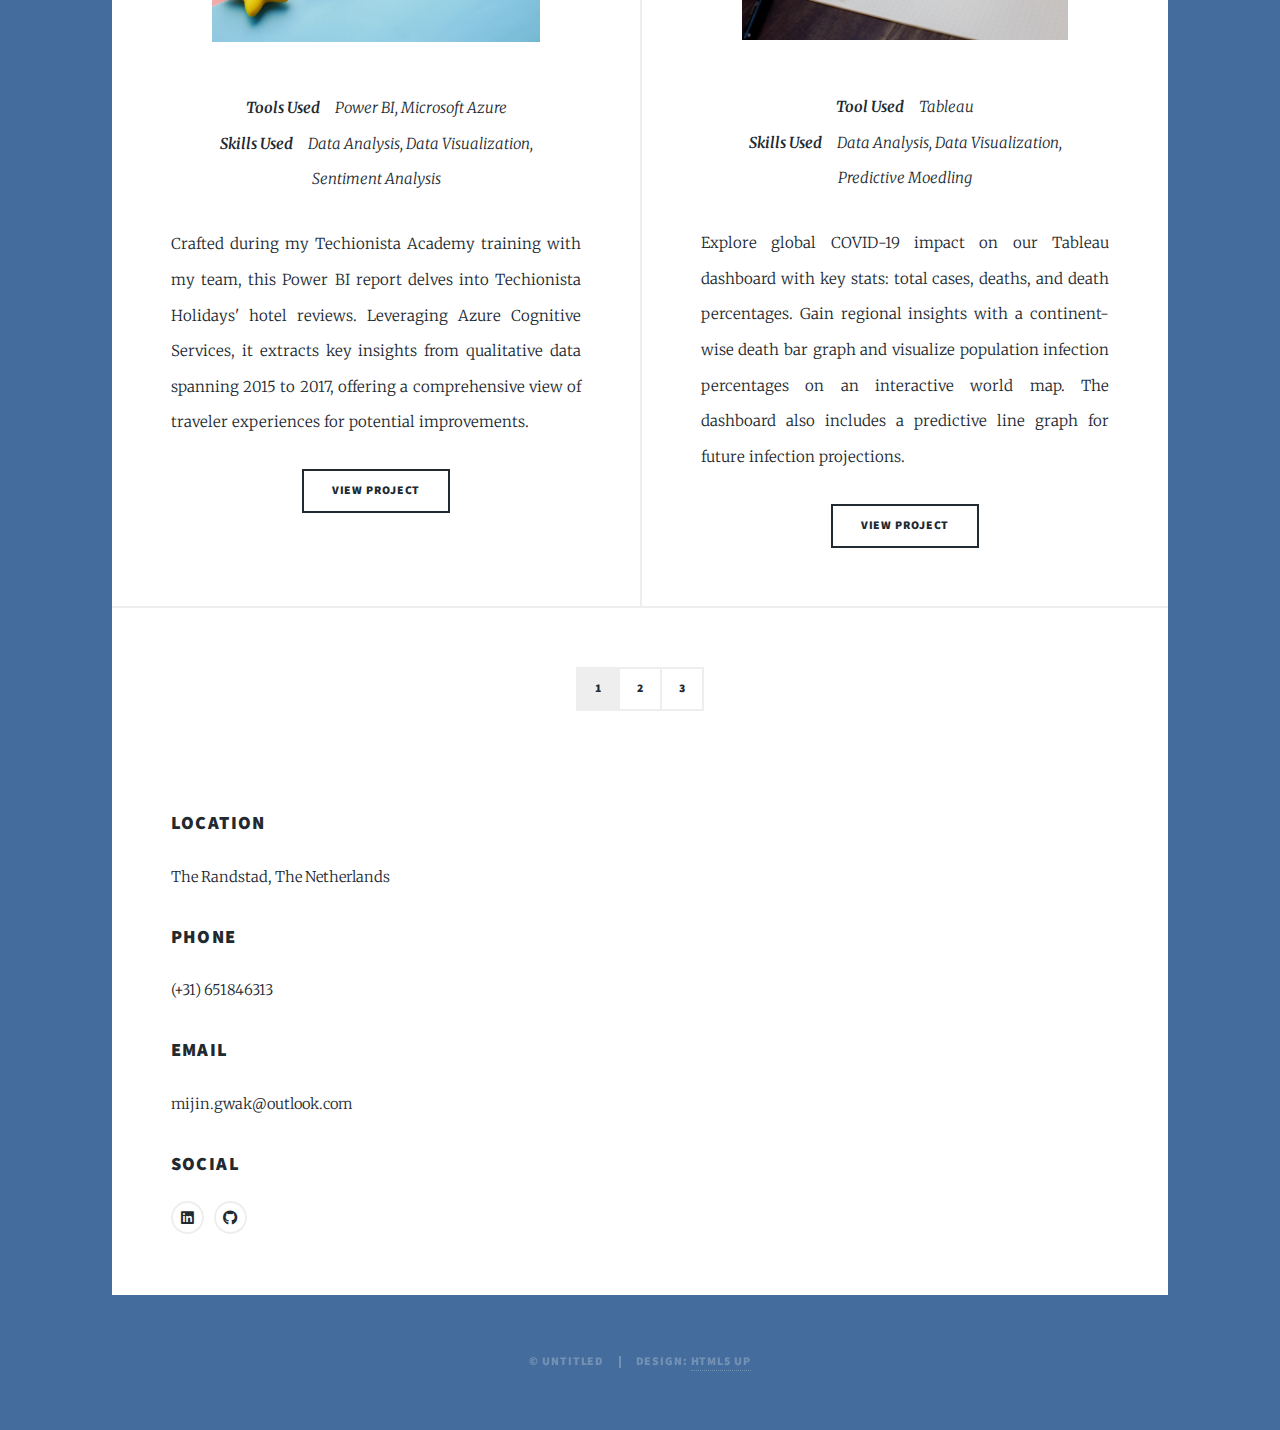
==== commit d922c4e1: "Update index.html" ====
--- a/index.html
+++ b/index.html
@@ -121,6 +121,7 @@
 							<div class="pagination">
 								<a href="#" class="page active">1</a>
 								<a href="page-2.html" class="page">2</a>
+								<a href="page-3.html" class="page">3</a>
 							</div>
 
 							<section class="split contact">
--- a/assets/css/main.css
+++ b/assets/css/main.css
@@ -3101,119 +3101,120 @@
 
 /* Pagination */
 
-	.pagination {
-		display: -moz-inline-flex;
-		display: -webkit-inline-flex;
-		display: -ms-inline-flex;
-		display: inline-flex;
-		-moz-user-select: none;
-		-webkit-user-select: none;
-		-ms-user-select: none;
-		user-select: none;
-		cursor: default;
-		list-style: none;
-		margin: 0 0 2rem 2px;
-		padding: 0;
-	}
-
-		.pagination a, .pagination span {
-			-moz-transition: background-color 0.2s ease-in-out, border-color 0.2s ease-in-out, box-shadow 0.2s ease-in-out, color 0.2s ease-in-out;
-			-webkit-transition: background-color 0.2s ease-in-out, border-color 0.2s ease-in-out, box-shadow 0.2s ease-in-out, color 0.2s ease-in-out;
-			-ms-transition: background-color 0.2s ease-in-out, border-color 0.2s ease-in-out, box-shadow 0.2s ease-in-out, color 0.2s ease-in-out;
-			transition: background-color 0.2s ease-in-out, border-color 0.2s ease-in-out, box-shadow 0.2s ease-in-out, color 0.2s ease-in-out;
-			border: solid 2px;
-			display: inline-block;
-			font-family: "Source Sans Pro", Helvetica, sans-serif;
-			font-size: 0.8rem;
-			font-weight: 900;
-			height: 3rem;
-			letter-spacing: 0.075em;
-			line-height: calc(3rem - 4px);
-			margin-left: -2px;
-			min-width: 3rem;
-			position: relative;
-			text-align: center;
-			text-decoration: none;
-			text-transform: uppercase;
-		}
-
-		.pagination .next, .pagination .previous {
-			text-decoration: none;
-			padding: 0 1.75rem;
-		}
-
-			.pagination .next:before, .pagination .previous:before {
-				-moz-osx-font-smoothing: grayscale;
-				-webkit-font-smoothing: antialiased;
-				display: inline-block;
-				font-style: normal;
-				font-variant: normal;
-				text-rendering: auto;
-				line-height: 1;
-				text-transform: none !important;
-				font-family: 'Font Awesome 5 Free';
-				font-weight: 900;
-			}
-
-			.pagination .next:before, .pagination .previous:before {
-				display: inline-block;
-				color: inherit !important;
-				line-height: inherit;
-			}
-
-		.pagination .previous:before {
-			content: '\f104';
-			margin-right: 0.9375em;
-		}
-
-		.pagination .next:before {
-			content: '\f105';
-			float: right;
-			margin-left: 0.9375em;
-		}
-
-		@media screen and (max-width: 980px) {
-
-			.pagination a, .pagination span {
-				font-size: 0.9rem;
-			}
-
-		}
-
-		@media screen and (max-width: 480px) {
-
-			.pagination .page, .pagination .extra {
-				display: none;
-			}
-
-		}
-
-	.pagination a, .pagination span {
-		border-color: #eeeeee;
-	}
-
-	.pagination a {
-		color: #212931 !important;
-	}
-
-		.pagination a:hover {
-			color: #4e7cb7 !important;
-			border-color: #4e7cb7;
-			z-index: 1;
-		}
-
-			.pagination a:hover + a,
-			.pagination a:hover + span {
-				border-left-color: #4e7cb7;
-			}
-
-		.pagination a.active {
-			background-color: #eeeeee;
-		}
-
-	.pagination span {
-		color: #eeeeee;
-	}
+.pagination {
+    display: -moz-inline-flex;
+    display: -webkit-inline-flex;
+    display: -ms-inline-flex;
+    display: inline-flex;
+    -moz-user-select: none;
+    -webkit-user-select: none;
+    -ms-user-select: none;
+    user-select: none;
+    cursor: default;
+    list-style: none;
+    margin: 0 0 2rem 2px;
+    padding: 0;
+}
+
+.pagination a, .pagination span {
+    -moz-transition: background-color 0.2s ease-in-out, border-color 0.2s ease-in-out, box-shadow 0.2s ease-in-out, color 0.2s ease-in-out;
+    -webkit-transition: background-color 0.2s ease-in-out, border-color 0.2s ease-in-out, box-shadow 0.2s ease-in-out, color 0.2s ease-in-out;
+    -ms-transition: background-color 0.2s ease-in-out, border-color 0.2s ease-in-out, box-shadow 0.2s ease-in-out, color 0.2s ease-in-out;
+    transition: background-color 0.2s ease-in-out, border-color 0.2s ease-in-out, box-shadow 0.2s ease-in-out, color 0.2s ease-in-out;
+    border: solid 2px;
+    display: inline-block;
+    font-family: "Source Sans Pro", Helvetica, sans-serif;
+    font-size: 0.8rem;
+    font-weight: 900;
+    height: 3rem;
+    letter-spacing: 0.075em;
+    line-height: calc(3rem - 4px);
+    margin-left: -2px;
+    min-width: 3rem;
+    position: relative;
+    text-align: center;
+    text-decoration: none;
+    text-transform: uppercase;
+}
+
+.pagination .next, .pagination .previous {
+    text-decoration: none;
+    padding: 0 1.75rem;
+}
+
+.pagination .next:before, .pagination .previous:before {
+    -moz-osx-font-smoothing: grayscale;
+    -webkit-font-smoothing: antialiased;
+    display: inline-block;
+    font-style: normal;
+    font-variant: normal;
+    text-rendering: auto;
+    line-height: 1;
+    text-transform: none !important;
+    font-family: 'Font Awesome 5 Free';
+    font-weight: 900;
+    display: inline-block;
+    color: inherit !important;
+    line-height: inherit;
+}
+
+.pagination .previous:before {
+    content: '\f104';
+    margin-right: 0.9375em;
+}
+
+.pagination .next:before {
+    content: '\f105';
+    float: right;
+    margin-left: 0.9375em;
+}
+
+@media screen and (max-width: 980px) {
+    .pagination a, .pagination span {
+        font-size: 0.9rem;
+    }
+
+    .pagination .next, .pagination .previous {
+        padding: 0 1.2rem; /* Adjust padding for smaller screens */
+    }
+}
+
+@media screen and (max-width: 480px) {
+    .pagination .page, .pagination .extra {
+        display: none;
+    }
+
+    .pagination .next, .pagination .previous {
+        padding: 0.5rem; /* Adjust padding for smaller screens */
+    }
+}
+
+.pagination a, .pagination span {
+    border-color: #eeeeee;
+}
+
+.pagination a {
+    color: #212931 !important;
+}
+
+.pagination a:hover {
+    color: #4e7cb7 !important;
+    border-color: #4e7cb7;
+    z-index: 1;
+}
+
+.pagination a:hover + a,
+.pagination a:hover + span {
+    border-left-color: #4e7cb7;
+}
+
+.pagination a.active {
+    background-color: #eeeeee;
+}
+
+.pagination span {
+    color: #eeeeee;
+}
 
 /* Wrapper */
 
@@ -4686,4 +4687,4 @@
 			visibility: visible;
 		}
 
-	}+	}
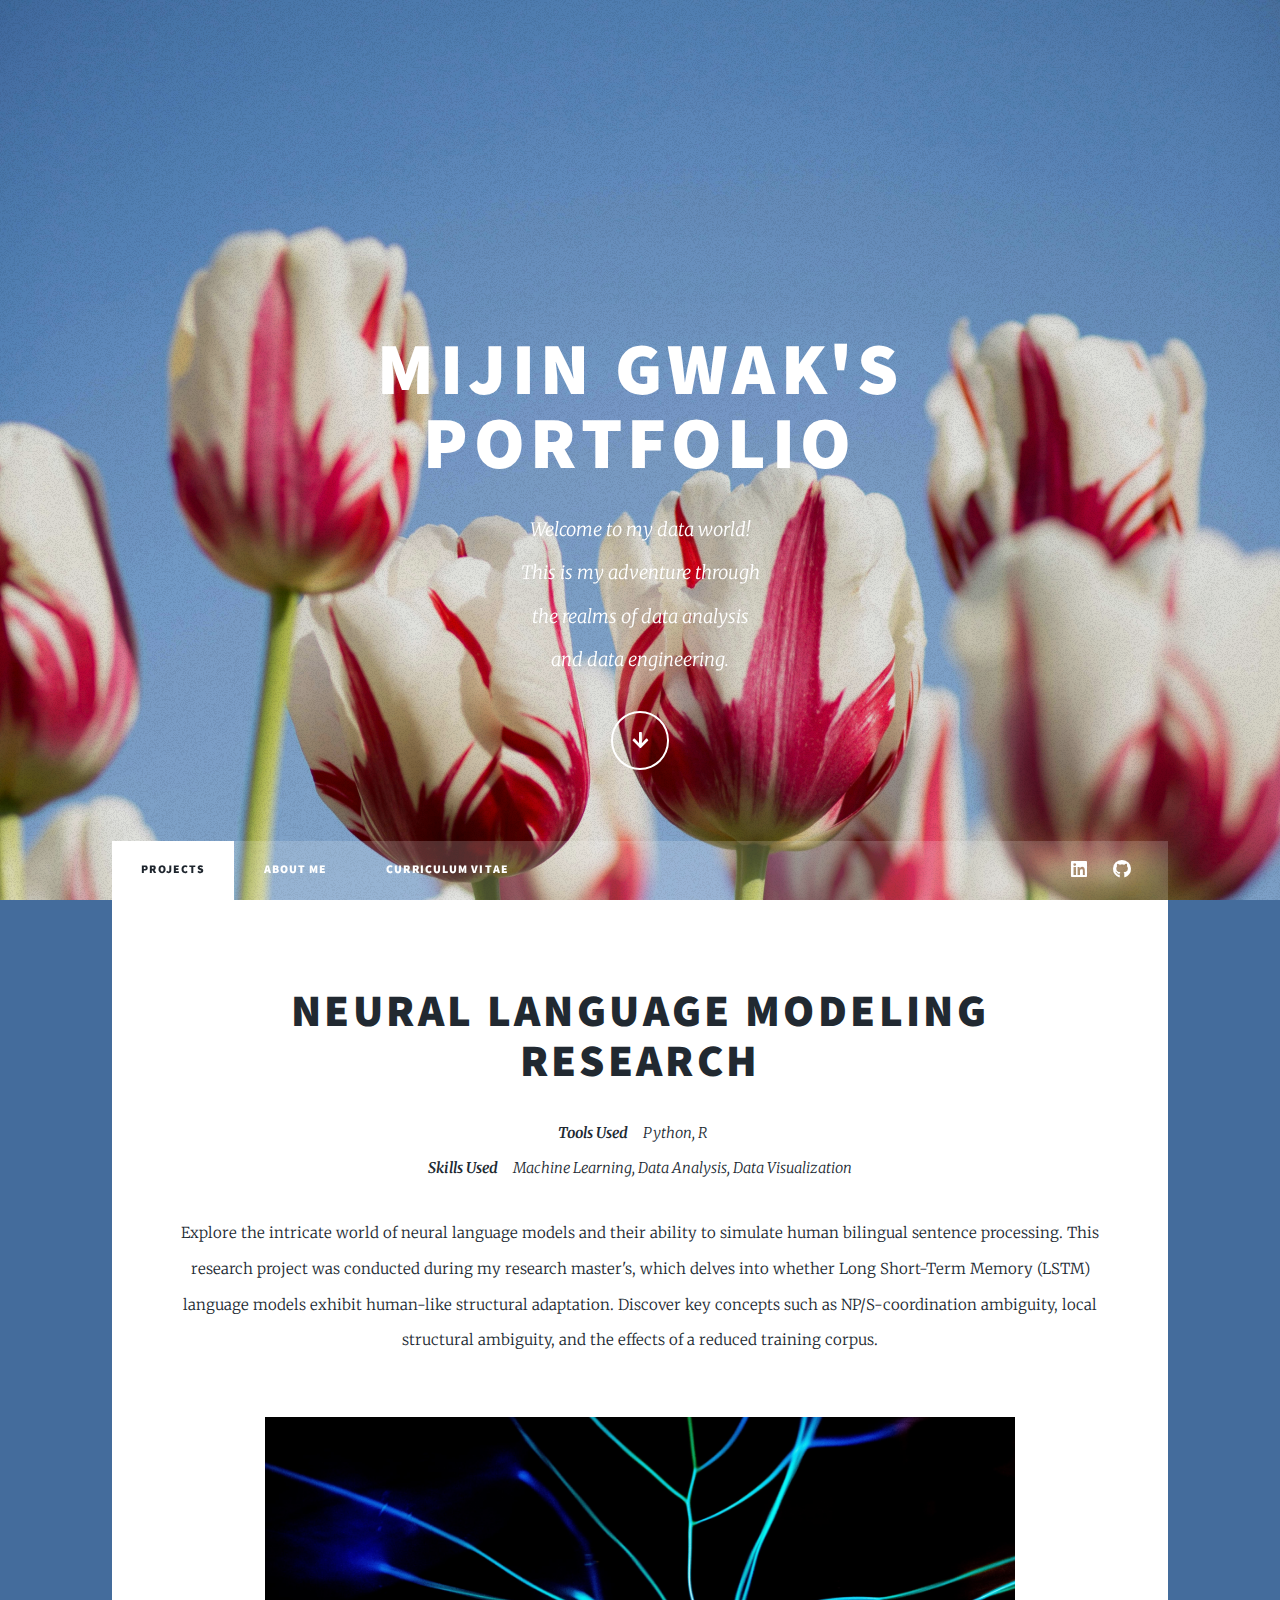
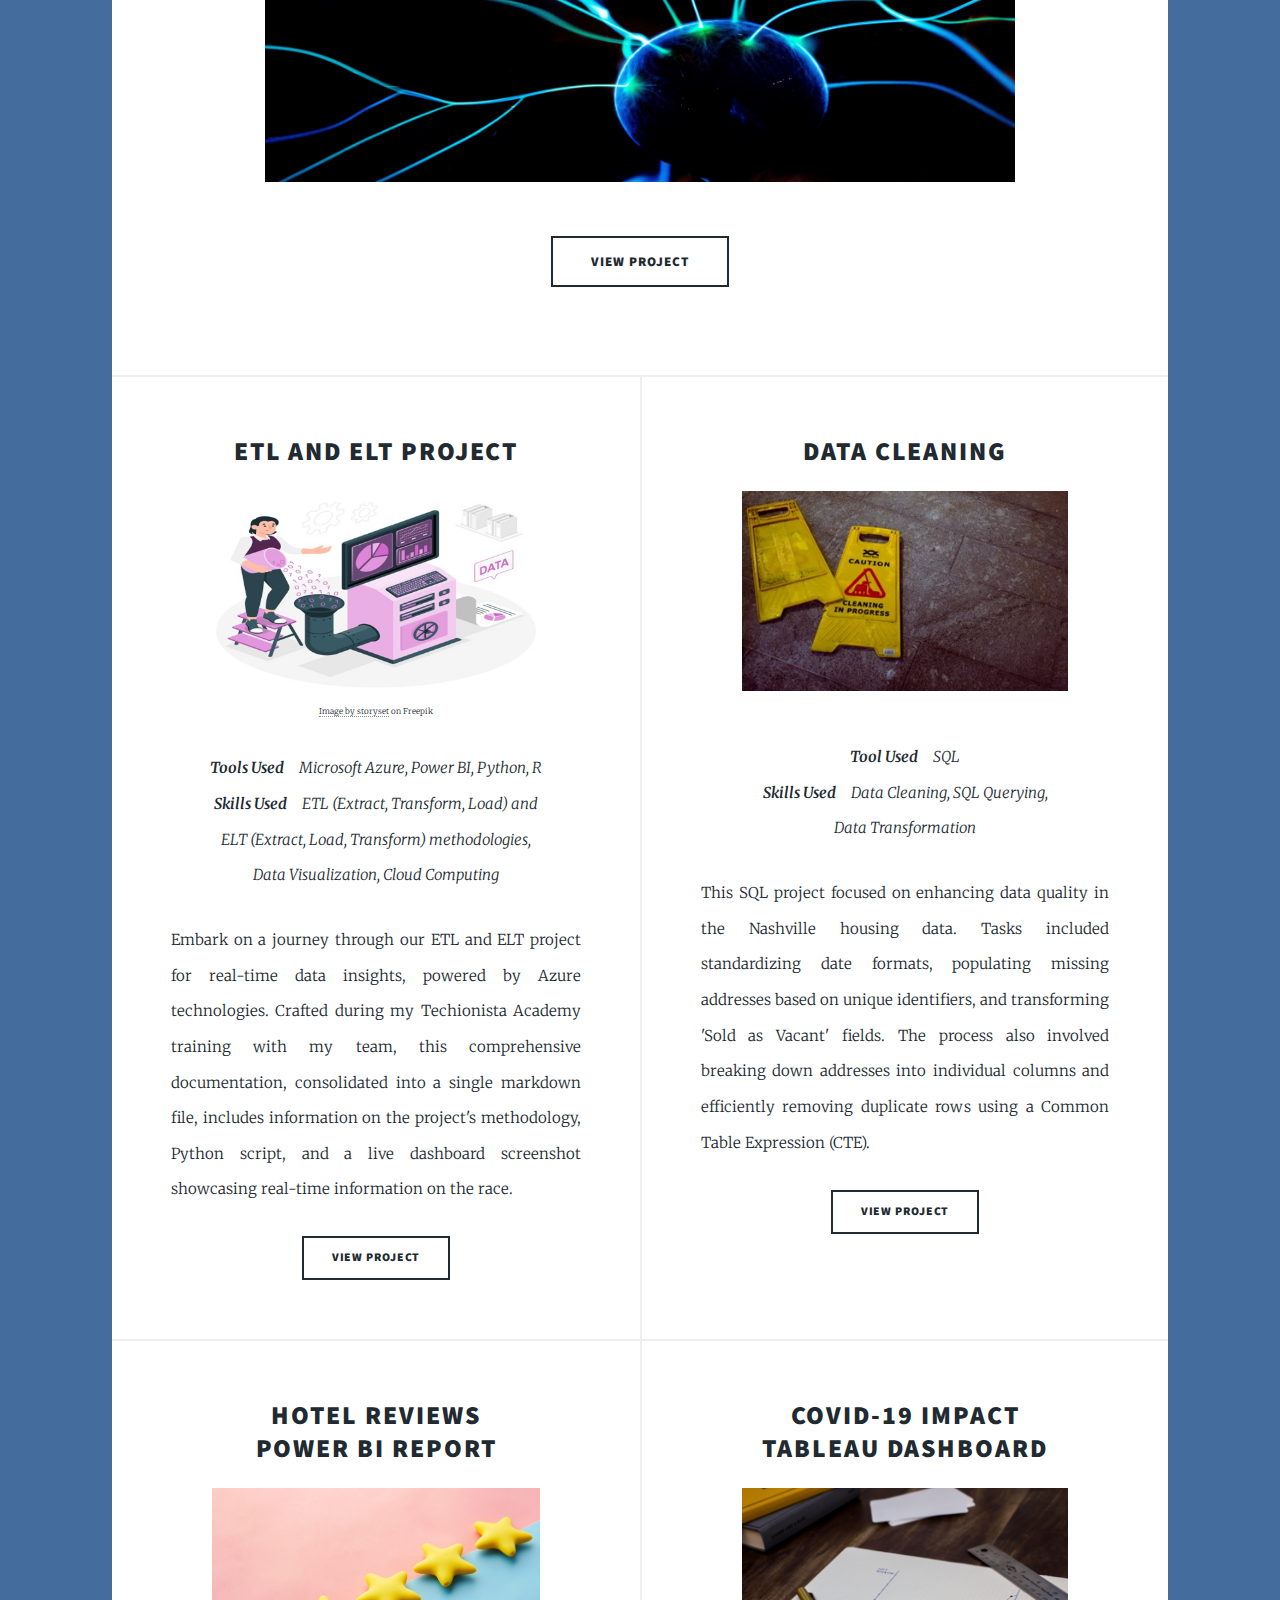
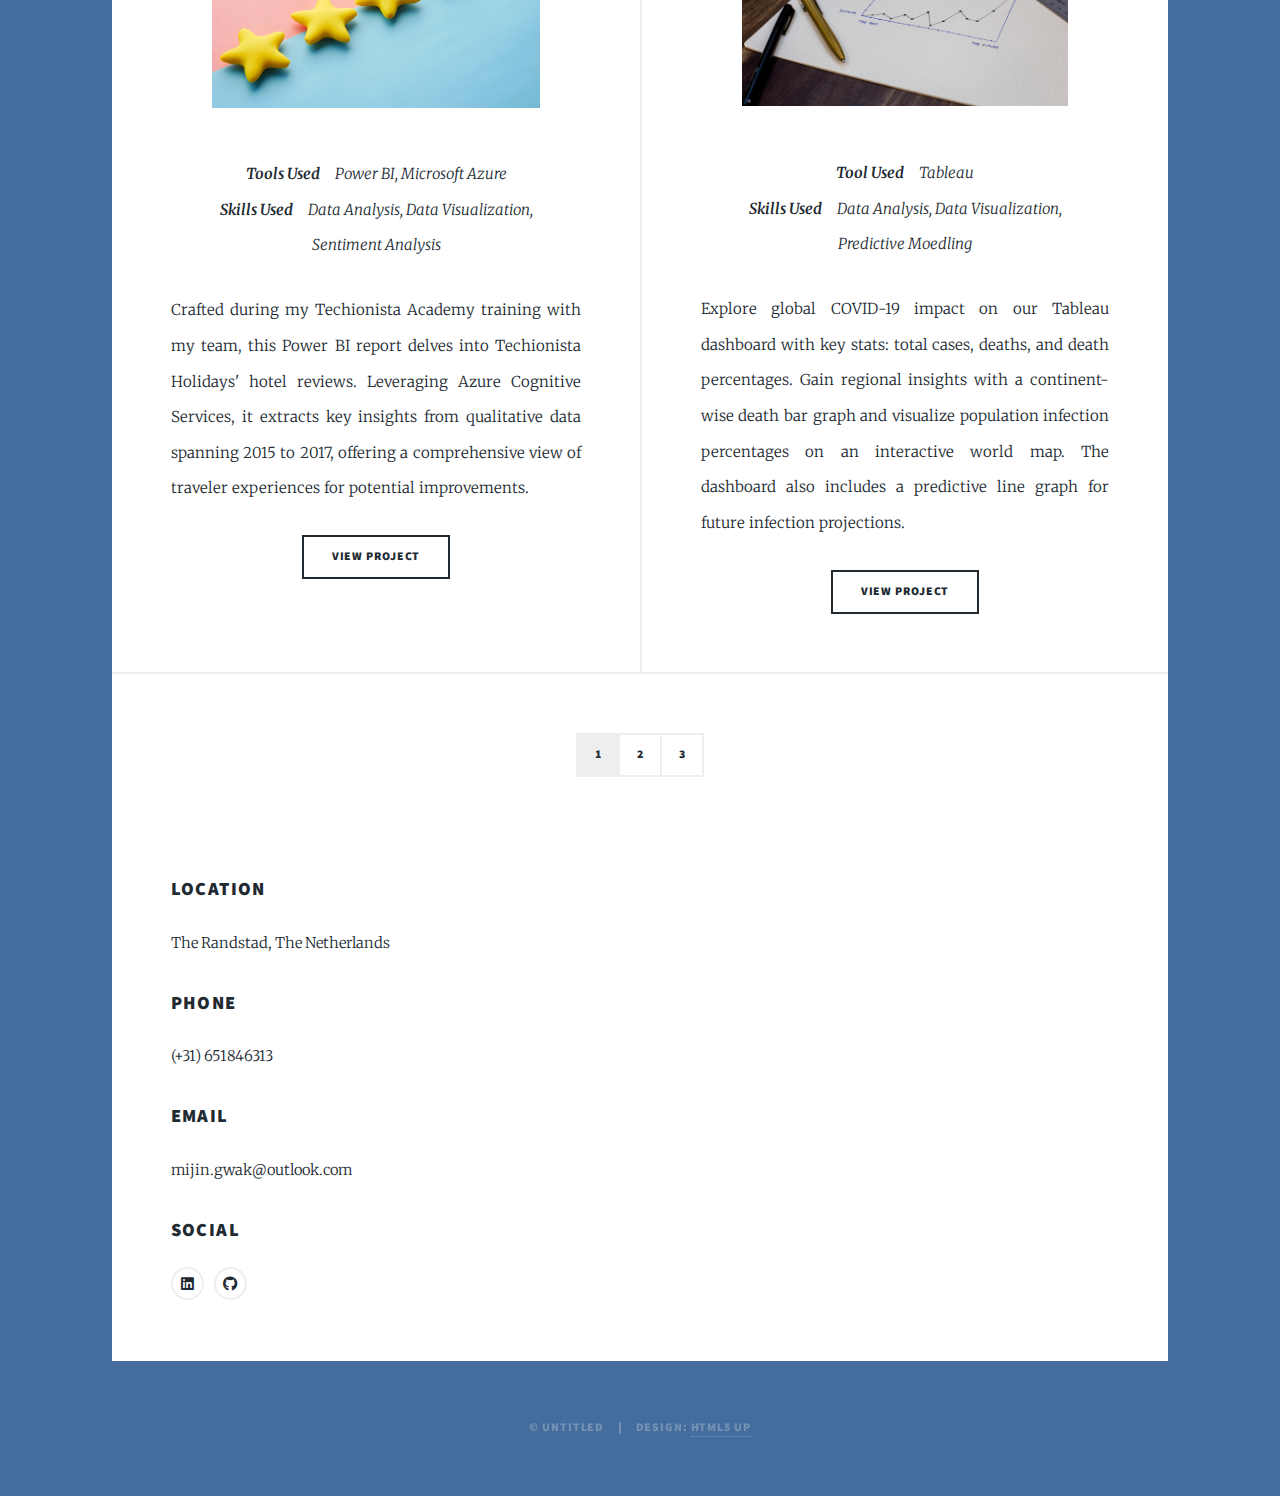
==== commit 38a843a1: "Update index.html" ====
--- a/index.html
+++ b/index.html
@@ -51,7 +51,7 @@
 						<!-- Featured Post -->
 						<article id="neural-language-research" class="post featured">
 							<header class="major">
-								<h2 style="font-size: 30px;">Neural Language Modeling Research</h2>
+								<h2 style="font-size: 45px;">Neural Language Modeling Research</h2>
 								<p><strong>Tools Used</strong>&emsp;Python, R&emsp;<br/><strong>Skills Used</strong>&emsp;Machine Learning, Data Analysis, Data Visualization </p>
 								<p style="font-style: normal; font-size: 15px;">Explore the intricate world of neural language models and their ability to simulate human bilingual sentence processing. This research project was conducted during my research master's, which delves into whether Long Short-Term Memory (LSTM) language models exhibit human-like structural adaptation. Discover key concepts such as NP/S-coordination ambiguity, local structural ambiguity, and the effects of a reduced training corpus.</p>
 							</header>
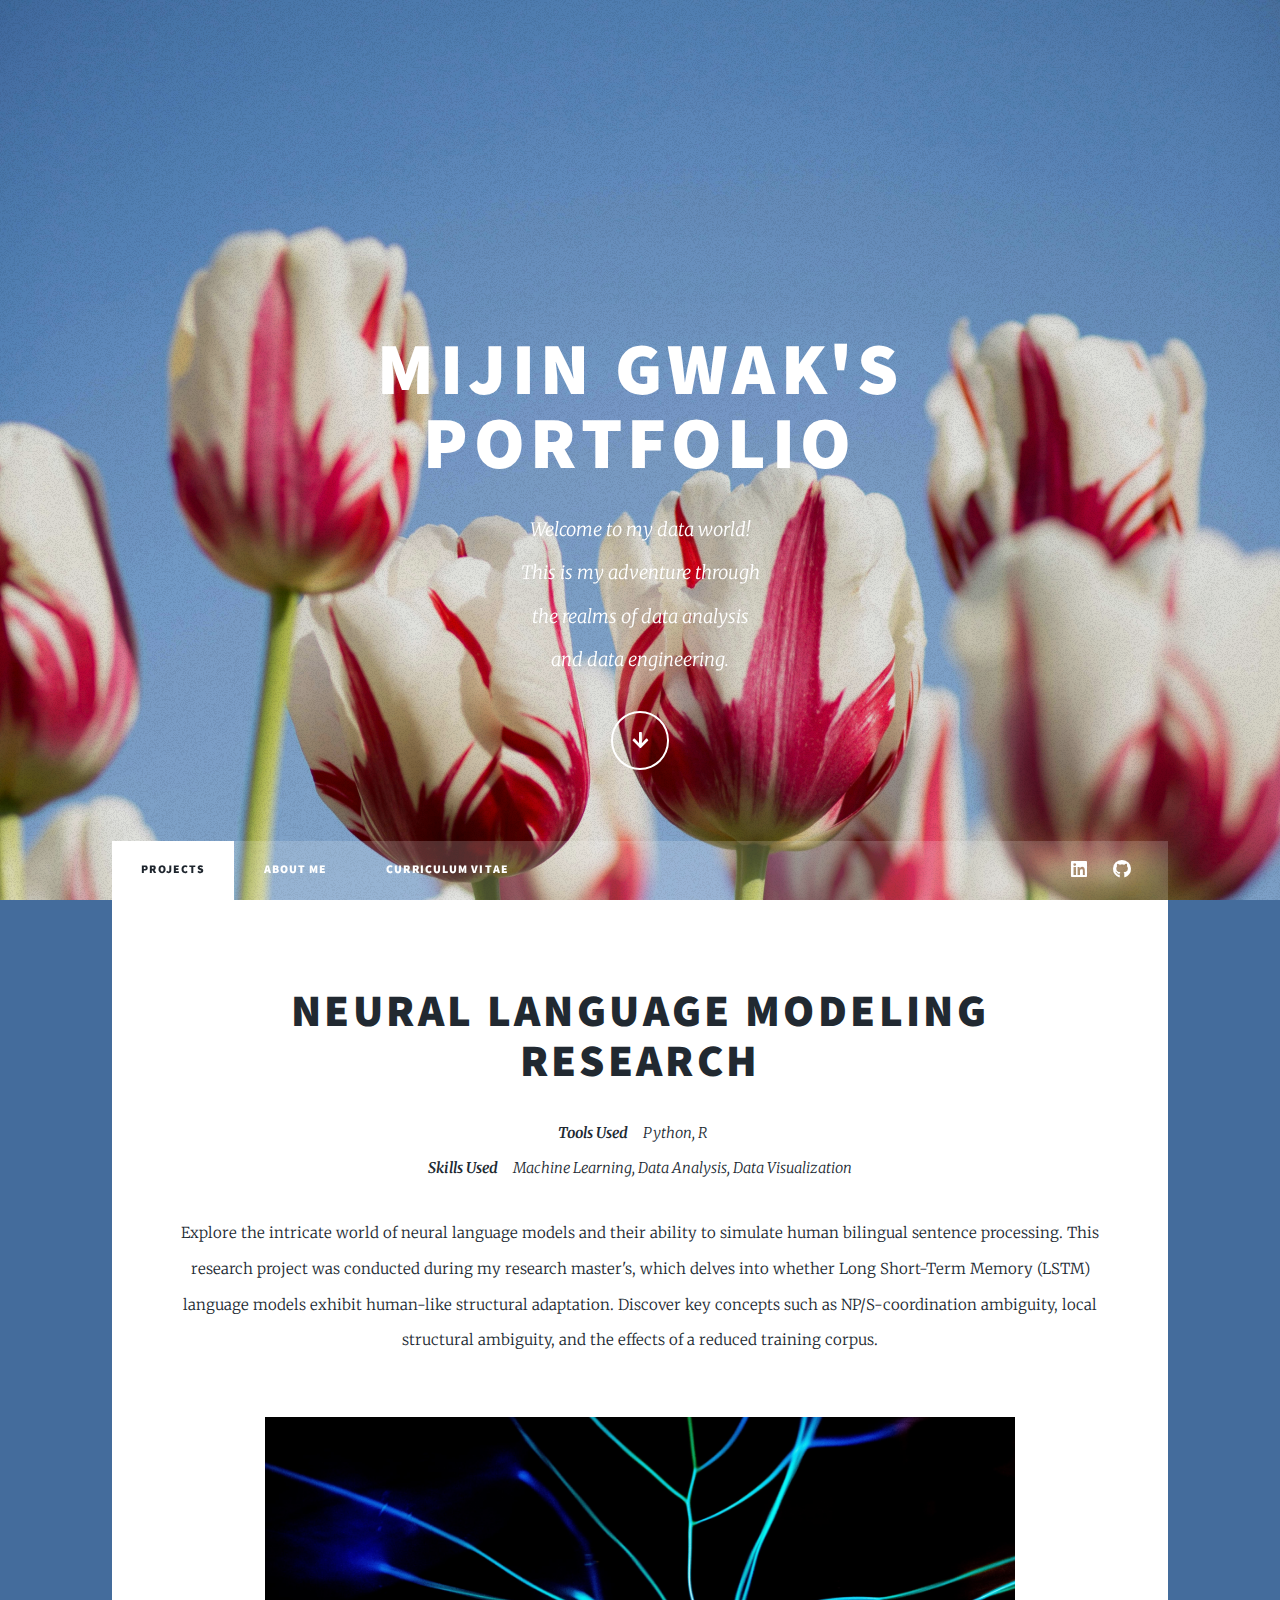
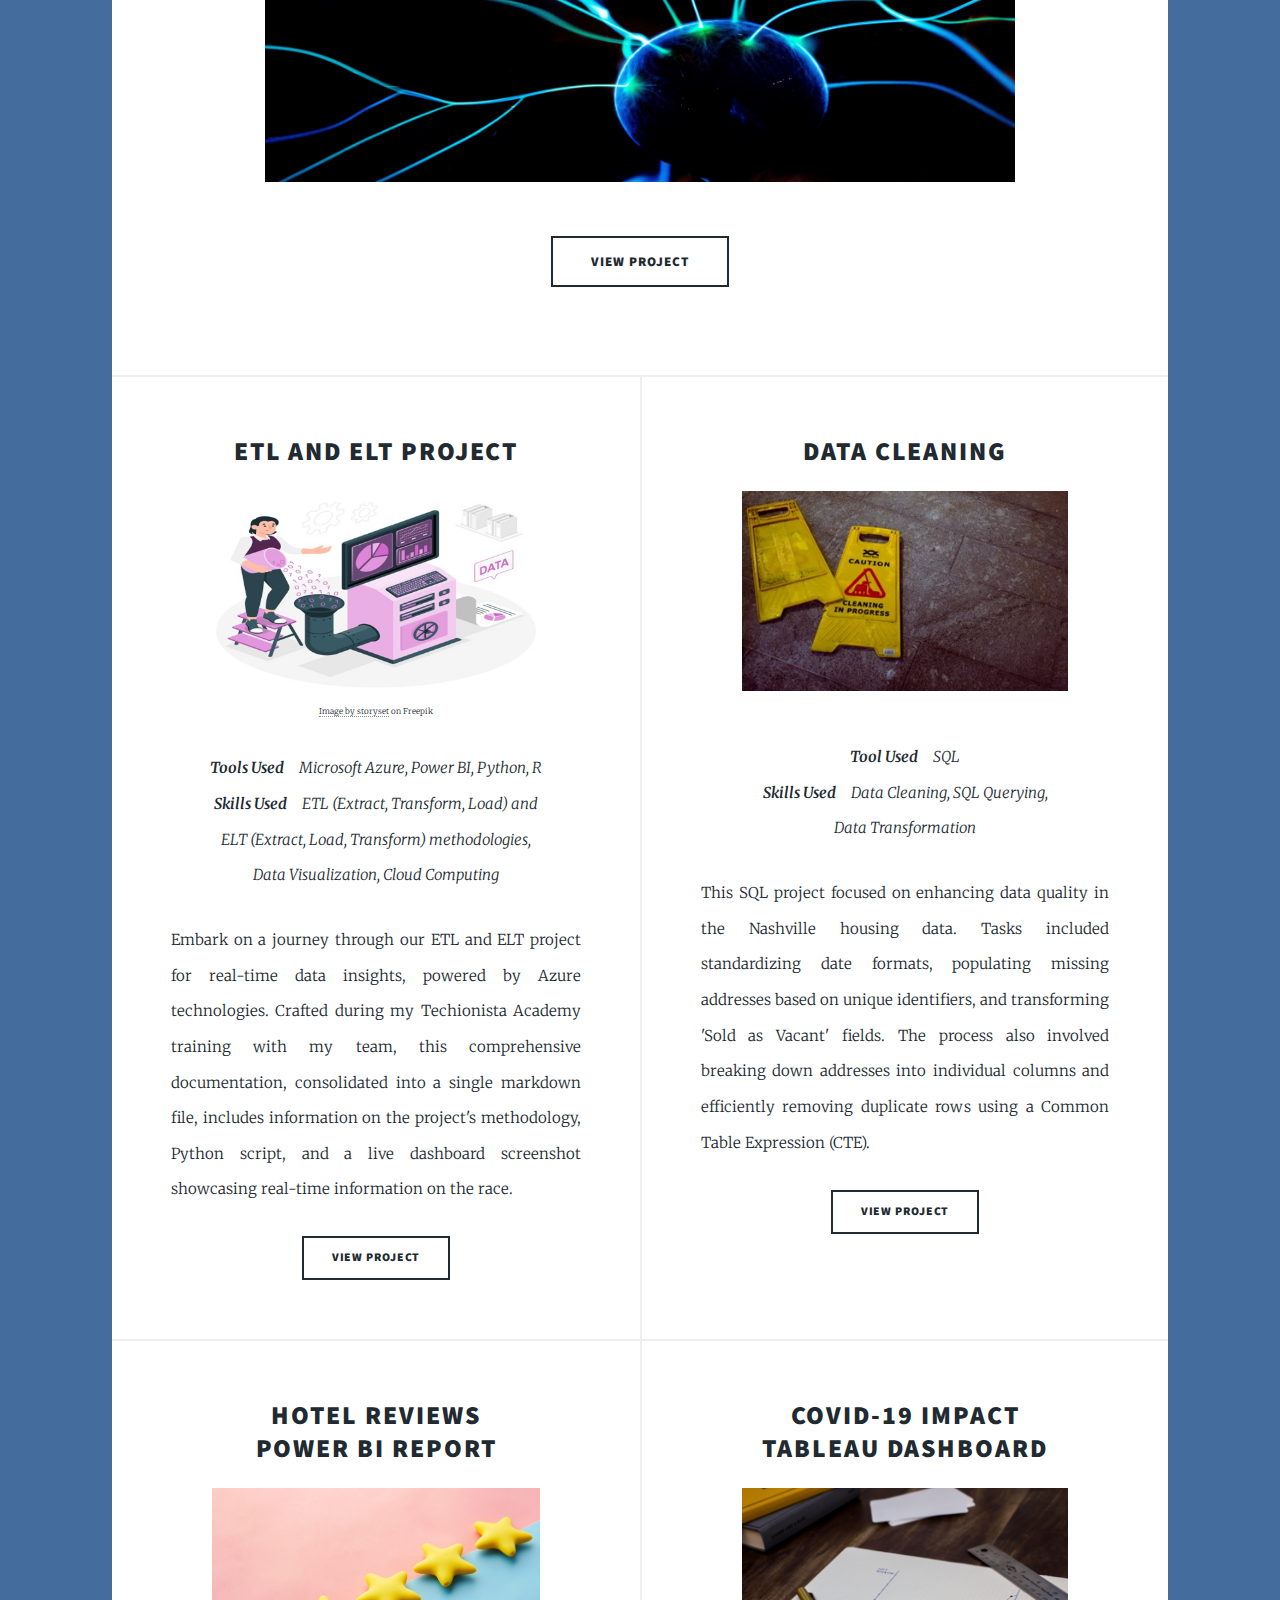
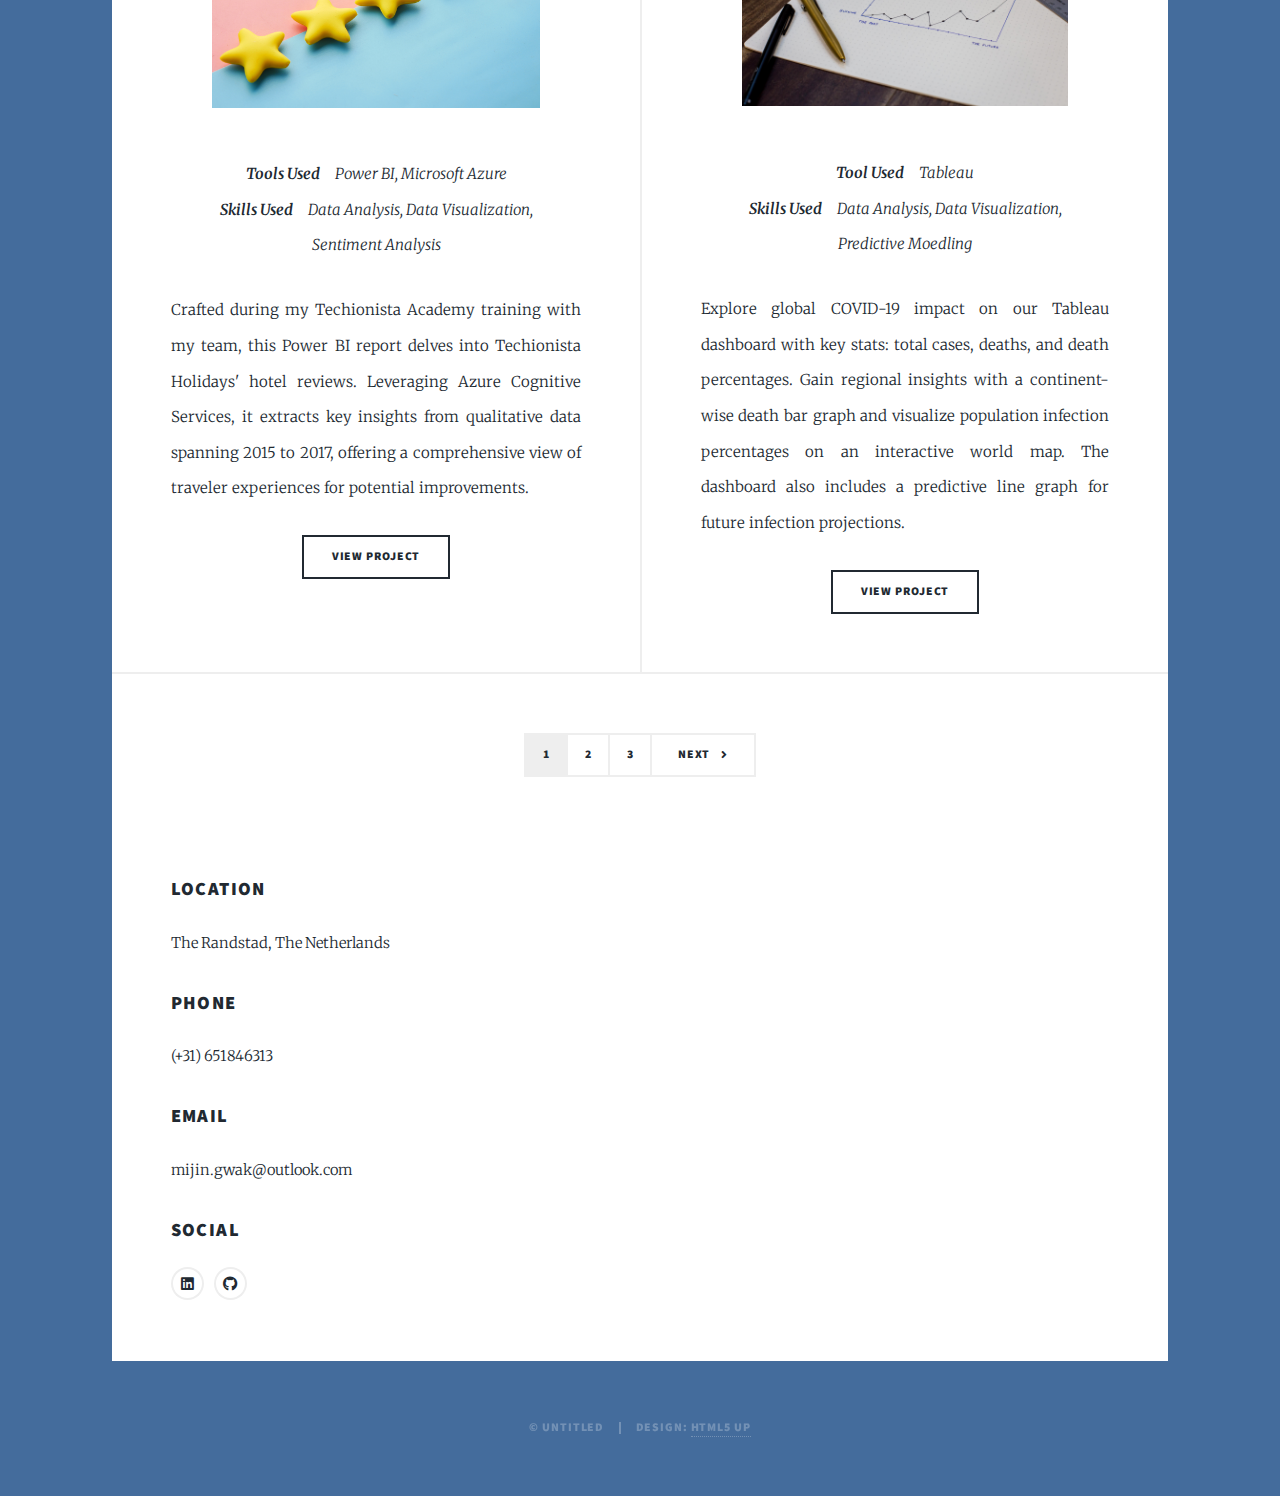
==== commit 2849ddd4: "Update index.html" ====
--- a/index.html
+++ b/index.html
@@ -122,6 +122,7 @@
 								<a href="#" class="page active">1</a>
 								<a href="page-2.html" class="page">2</a>
 								<a href="page-3.html" class="page">3</a>
+								<a href="page-2.html" class="next">Next</a>
 							</div>
 
 							<section class="split contact">
--- a/assets/css/main.css
+++ b/assets/css/main.css
@@ -3102,118 +3102,124 @@
 /* Pagination */
 
 .pagination {
-    display: -moz-inline-flex;
-    display: -webkit-inline-flex;
-    display: -ms-inline-flex;
-    display: inline-flex;
-    -moz-user-select: none;
-    -webkit-user-select: none;
-    -ms-user-select: none;
-    user-select: none;
-    cursor: default;
-    list-style: none;
-    margin: 0 0 2rem 2px;
-    padding: 0;
+	display: -moz-inline-flex;
+	display: -webkit-inline-flex;
+	display: -ms-inline-flex;
+	display: inline-flex;
+	-moz-user-select: none;
+	-webkit-user-select: none;
+	-ms-user-select: none;
+	user-select: none;
+	cursor: default;
+	list-style: none;
+	margin: 0 0 2rem 2px;
+	padding: 0;
 }
 
-.pagination a, .pagination span {
-    -moz-transition: background-color 0.2s ease-in-out, border-color 0.2s ease-in-out, box-shadow 0.2s ease-in-out, color 0.2s ease-in-out;
-    -webkit-transition: background-color 0.2s ease-in-out, border-color 0.2s ease-in-out, box-shadow 0.2s ease-in-out, color 0.2s ease-in-out;
-    -ms-transition: background-color 0.2s ease-in-out, border-color 0.2s ease-in-out, box-shadow 0.2s ease-in-out, color 0.2s ease-in-out;
-    transition: background-color 0.2s ease-in-out, border-color 0.2s ease-in-out, box-shadow 0.2s ease-in-out, color 0.2s ease-in-out;
-    border: solid 2px;
-    display: inline-block;
-    font-family: "Source Sans Pro", Helvetica, sans-serif;
-    font-size: 0.8rem;
-    font-weight: 900;
-    height: 3rem;
-    letter-spacing: 0.075em;
-    line-height: calc(3rem - 4px);
-    margin-left: -2px;
-    min-width: 3rem;
-    position: relative;
-    text-align: center;
-    text-decoration: none;
-    text-transform: uppercase;
-}
-
-.pagination .next, .pagination .previous {
-    text-decoration: none;
-    padding: 0 1.75rem;
-}
-
-.pagination .next:before, .pagination .previous:before {
-    -moz-osx-font-smoothing: grayscale;
-    -webkit-font-smoothing: antialiased;
-    display: inline-block;
-    font-style: normal;
-    font-variant: normal;
-    text-rendering: auto;
-    line-height: 1;
-    text-transform: none !important;
-    font-family: 'Font Awesome 5 Free';
-    font-weight: 900;
-    display: inline-block;
-    color: inherit !important;
-    line-height: inherit;
-}
-
-.pagination .previous:before {
-    content: '\f104';
-    margin-right: 0.9375em;
-}
-
-.pagination .next:before {
-    content: '\f105';
-    float: right;
-    margin-left: 0.9375em;
-}
-
-@media screen and (max-width: 980px) {
-    .pagination a, .pagination span {
-        font-size: 0.9rem;
-    }
-
-    .pagination .next, .pagination .previous {
-        padding: 0 1.2rem; /* Adjust padding for smaller screens */
+@media only screen and (max-width: 600px) {
+    .pagination {
+        display: block;
+        margin: 0;
     }
 }
 
-@media screen and (max-width: 480px) {
-    .pagination .page, .pagination .extra {
-        display: none;
-    }
-
-    .pagination .next, .pagination .previous {
-        padding: 0.5rem; /* Adjust padding for smaller screens */
-    }
+	.pagination a, .pagination span {
+		-moz-transition: background-color 0.2s ease-in-out, border-color 0.2s ease-in-out, box-shadow 0.2s ease-in-out, color 0.2s ease-in-out;
+		-webkit-transition: background-color 0.2s ease-in-out, border-color 0.2s ease-in-out, box-shadow 0.2s ease-in-out, color 0.2s ease-in-out;
+		-ms-transition: background-color 0.2s ease-in-out, border-color 0.2s ease-in-out, box-shadow 0.2s ease-in-out, color 0.2s ease-in-out;
+		transition: background-color 0.2s ease-in-out, border-color 0.2s ease-in-out, box-shadow 0.2s ease-in-out, color 0.2s ease-in-out;
+		border: solid 2px;
+		display: inline-block;
+		font-family: "Source Sans Pro", Helvetica, sans-serif;
+		font-size: 0.8rem;
+		font-weight: 900;
+		height: 3rem;
+		letter-spacing: 0.075em;
+		line-height: calc(3rem - 4px);
+		margin-left: -2px;
+		min-width: 3rem;
+		position: relative;
+		text-align: center;
+		text-decoration: none;
+		text-transform: uppercase;
+	}
+
+	.pagination .next, .pagination .previous {
+		text-decoration: none;
+		padding: 0 1.75rem;
+	}
+
+		.pagination .next:before, .pagination .previous:before {
+			-moz-osx-font-smoothing: grayscale;
+			-webkit-font-smoothing: antialiased;
+			display: inline-block;
+			font-style: normal;
+			font-variant: normal;
+			text-rendering: auto;
+			line-height: 1;
+			text-transform: none !important;
+			font-family: 'Font Awesome 5 Free';
+			font-weight: 900;
+		}
+
+		.pagination .next:before, .pagination .previous:before {
+			display: inline-block;
+			color: inherit !important;
+			line-height: inherit;
+		}
+
+	.pagination .previous:before {
+		content: '\f104';
+		margin-right: 0.9375em;
+	}
+
+	.pagination .next:before {
+		content: '\f105';
+		float: right;
+		margin-left: 0.9375em;
+	}
+
+	@media screen and (max-width: 980px) {
+
+		.pagination a, .pagination span {
+			font-size: 0.9rem;
+		}
+
+	}
+
+	@media screen and (max-width: 480px) {
+
+		.pagination .page, .pagination .extra {
+			display: none;
+		}
+
+	}
+
+.pagination a, .pagination span {
+	border-color: #eeeeee;
 }
 
-.pagination a, .pagination span {
-    border-color: #eeeeee;
+.pagination a {
+	color: #212931 !important;
 }
 
-.pagination a {
-    color: #212931 !important;
-}
-
-.pagination a:hover {
-    color: #4e7cb7 !important;
-    border-color: #4e7cb7;
-    z-index: 1;
-}
-
-.pagination a:hover + a,
-.pagination a:hover + span {
-    border-left-color: #4e7cb7;
-}
-
-.pagination a.active {
-    background-color: #eeeeee;
-}
+	.pagination a:hover {
+		color: #4e7cb7 !important;
+		border-color: #4e7cb7;
+		z-index: 1;
+	}
+
+		.pagination a:hover + a,
+		.pagination a:hover + span {
+			border-left-color: #4e7cb7;
+		}
+
+	.pagination a.active {
+		background-color: #eeeeee;
+	}
 
 .pagination span {
-    color: #eeeeee;
+	color: #eeeeee;
 }
 
 /* Wrapper */
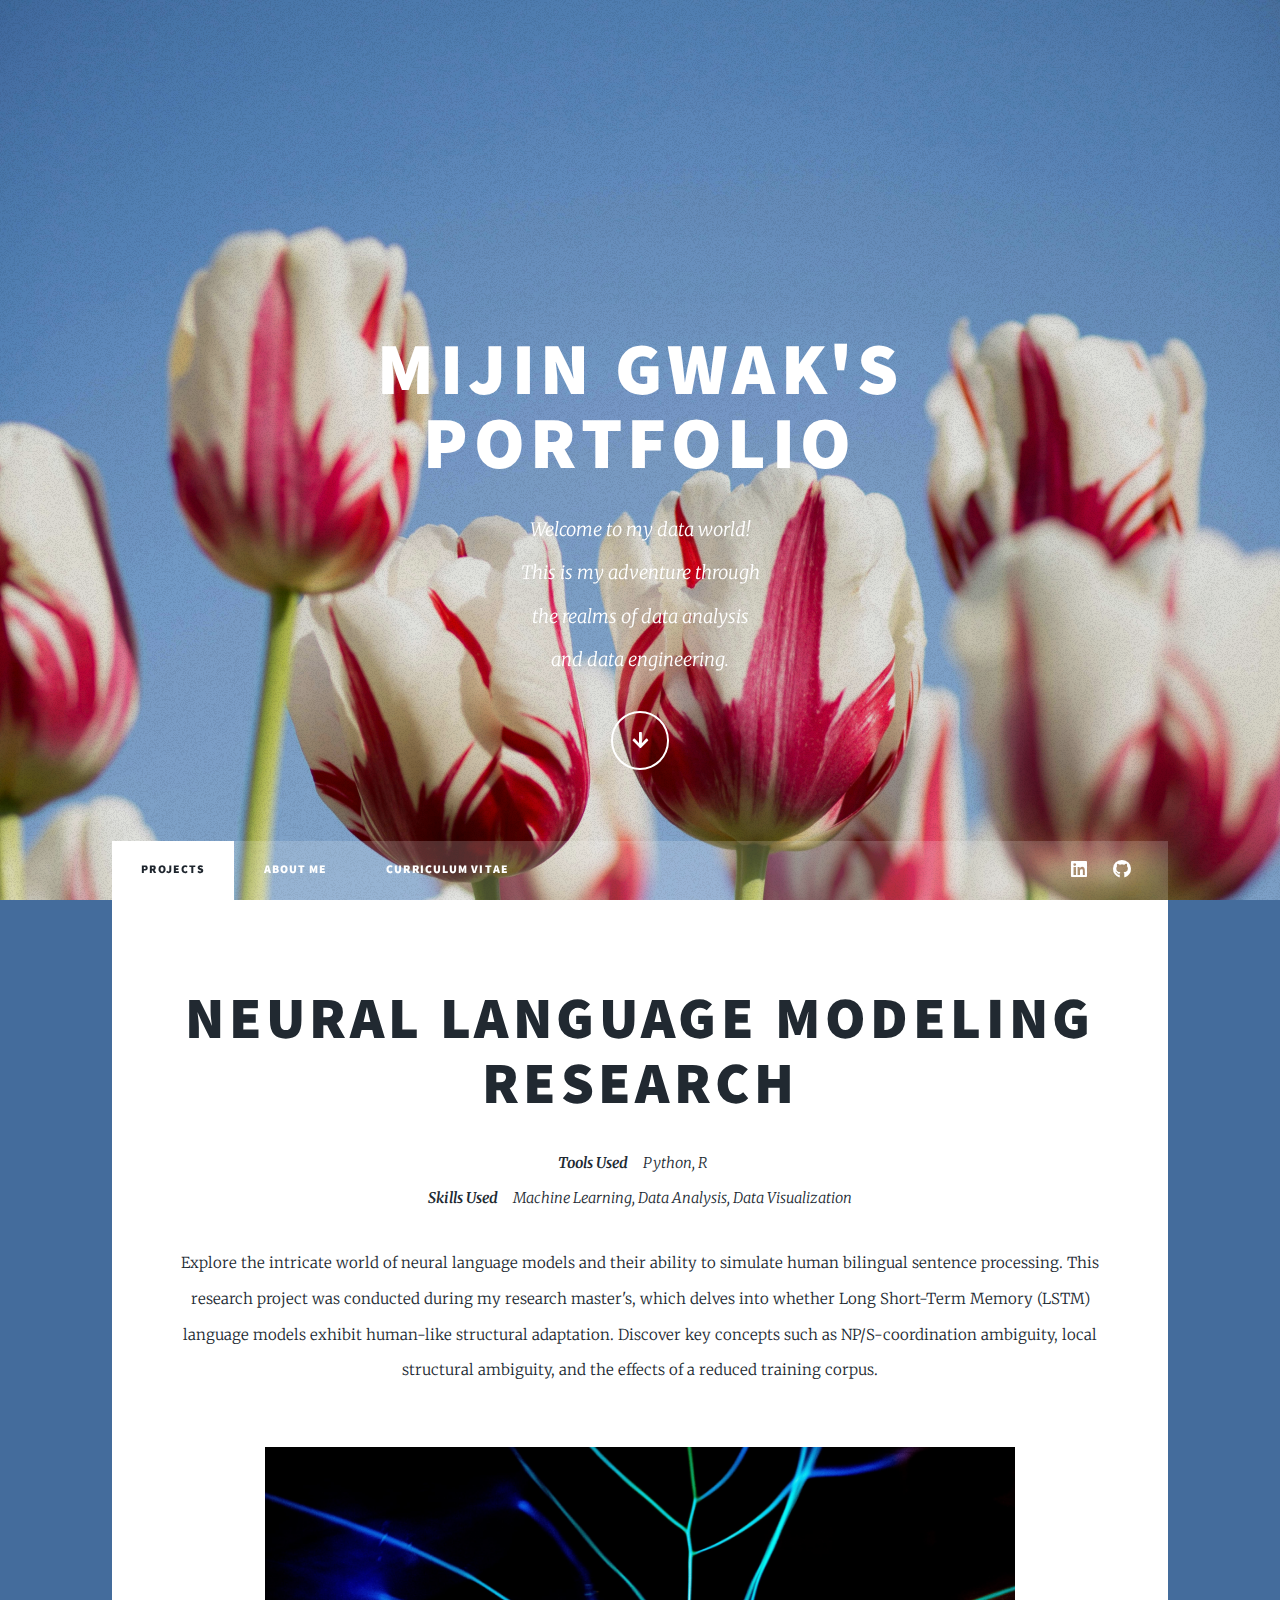
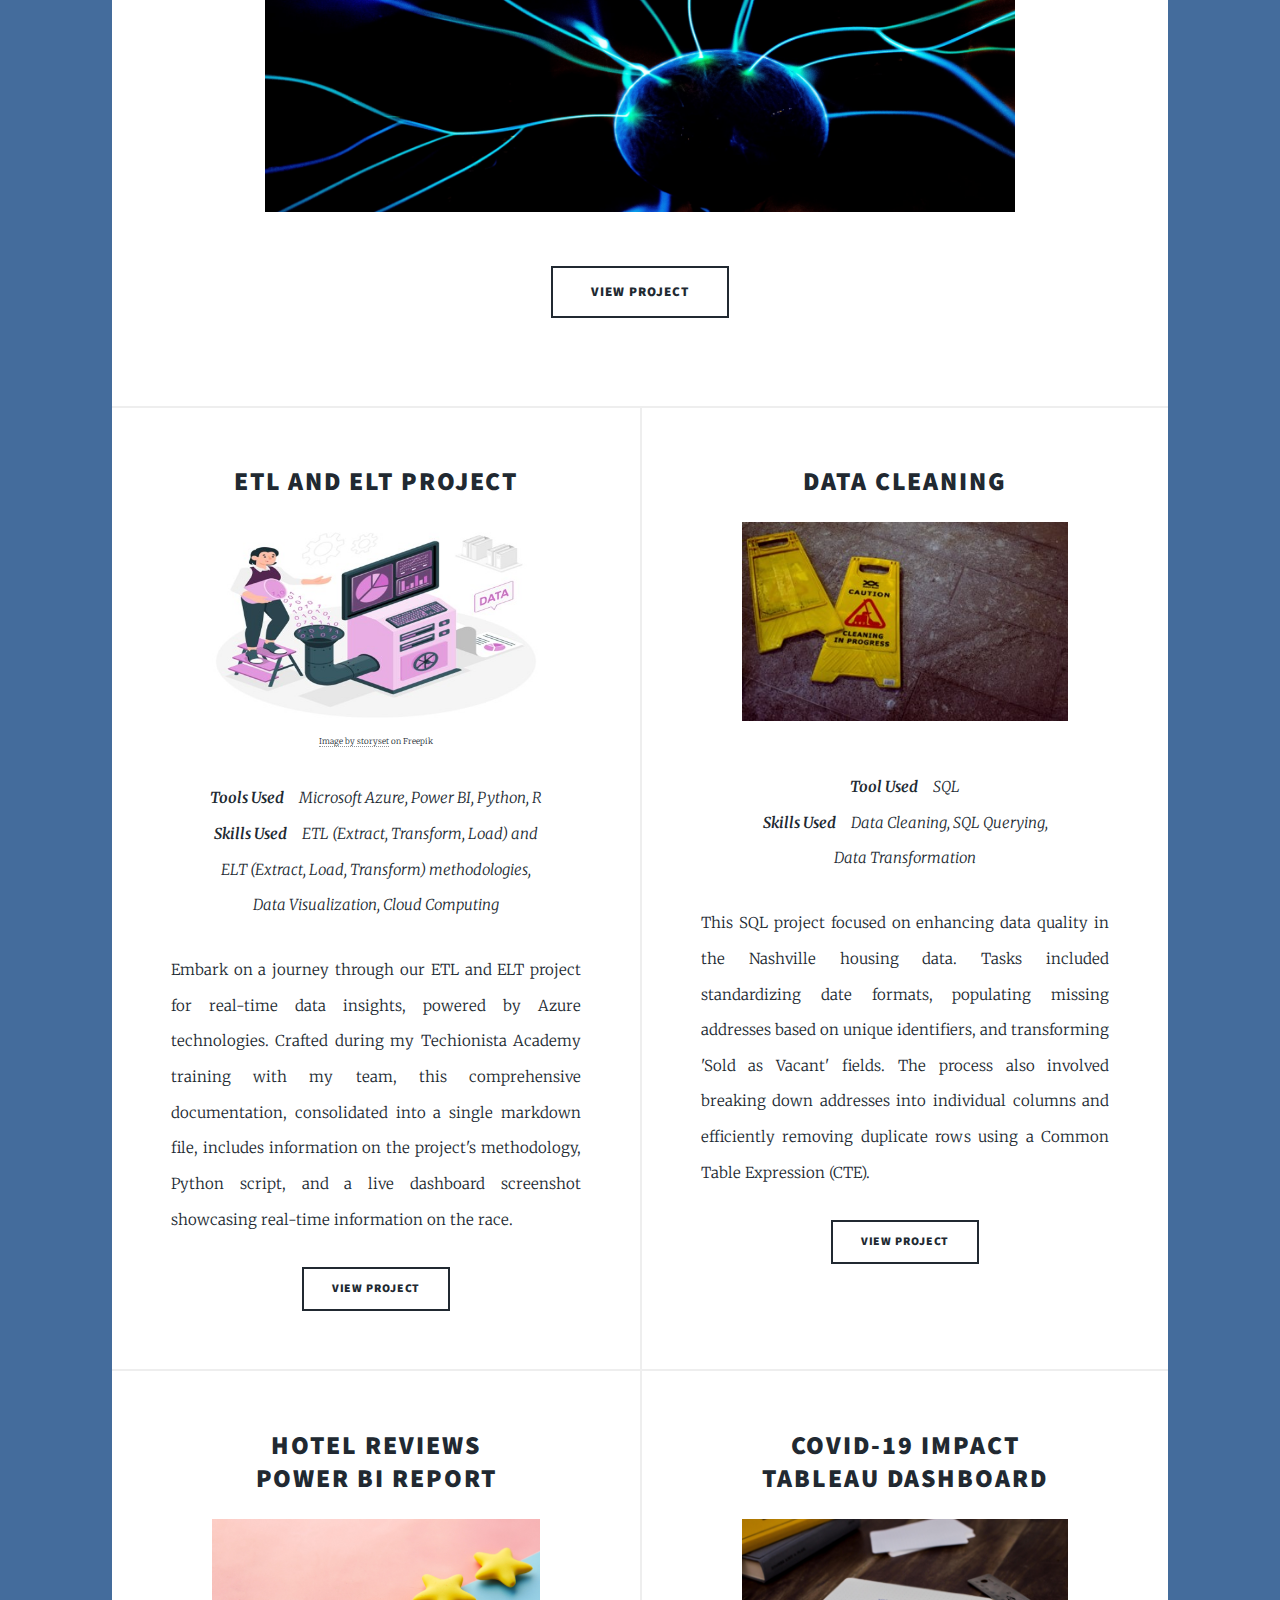
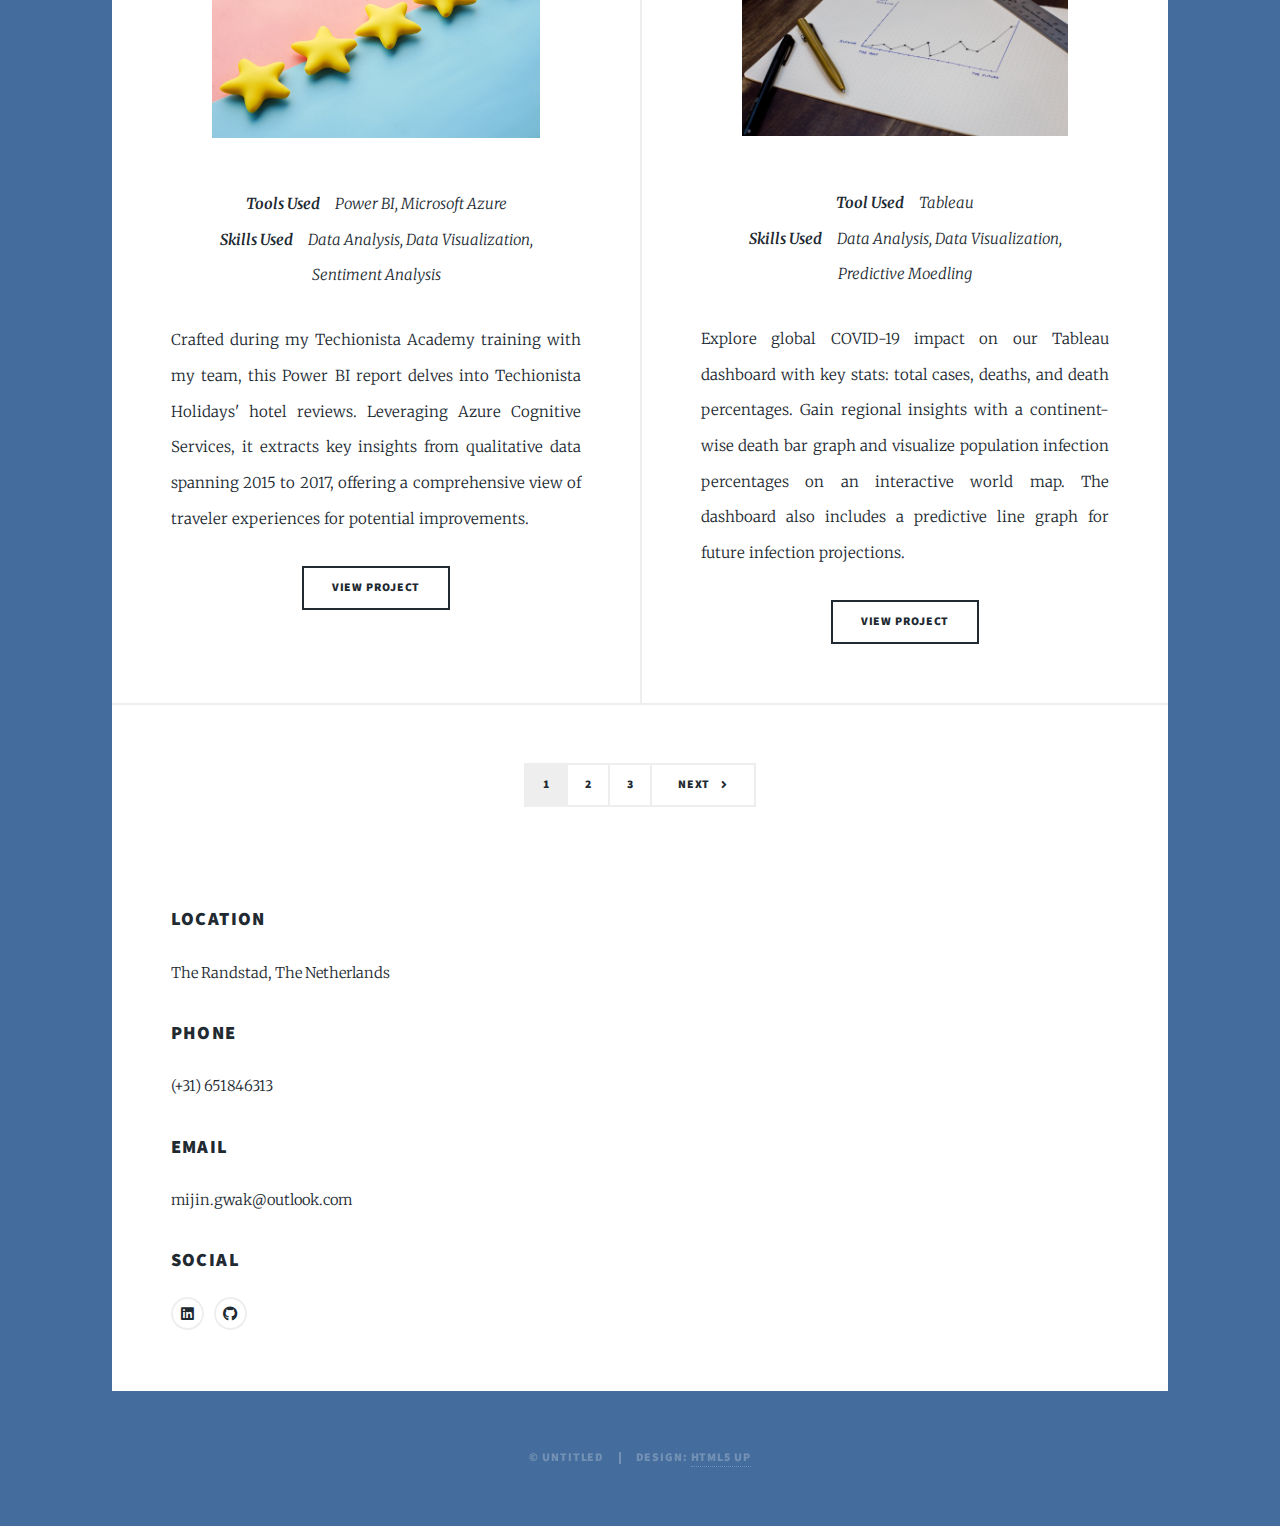
==== commit 92c161d5: "Update index.html" ====
--- a/index.html
+++ b/index.html
@@ -51,7 +51,7 @@
 						<!-- Featured Post -->
 						<article id="neural-language-research" class="post featured">
 							<header class="major">
-								<h2 style="font-size: 45px;">Neural Language Modeling Research</h2>
+								<h2>Neural Language Modeling Research</h2>
 								<p><strong>Tools Used</strong>&emsp;Python, R&emsp;<br/><strong>Skills Used</strong>&emsp;Machine Learning, Data Analysis, Data Visualization </p>
 								<p style="font-style: normal; font-size: 15px;">Explore the intricate world of neural language models and their ability to simulate human bilingual sentence processing. This research project was conducted during my research master's, which delves into whether Long Short-Term Memory (LSTM) language models exhibit human-like structural adaptation. Discover key concepts such as NP/S-coordination ambiguity, local structural ambiguity, and the effects of a reduced training corpus.</p>
 							</header>
--- a/assets/css/main.css
+++ b/assets/css/main.css
@@ -3116,13 +3116,6 @@
 	padding: 0;
 }
 
-@media only screen and (max-width: 600px) {
-    .pagination {
-        display: block;
-        margin: 0;
-    }
-}
-
 	.pagination a, .pagination span {
 		-moz-transition: background-color 0.2s ease-in-out, border-color 0.2s ease-in-out, box-shadow 0.2s ease-in-out, color 0.2s ease-in-out;
 		-webkit-transition: background-color 0.2s ease-in-out, border-color 0.2s ease-in-out, box-shadow 0.2s ease-in-out, color 0.2s ease-in-out;
@@ -3280,10 +3273,10 @@
 			opacity: 1;
 		}
 
-		@media screen and (orientation: portrait) {
+		@media screen and (max-width: 768px) {
 
 			#wrapper > .bg {
-				background-size: auto,								auto,														auto 175%;
+				background-size: cover;
 			}
 
 		}
